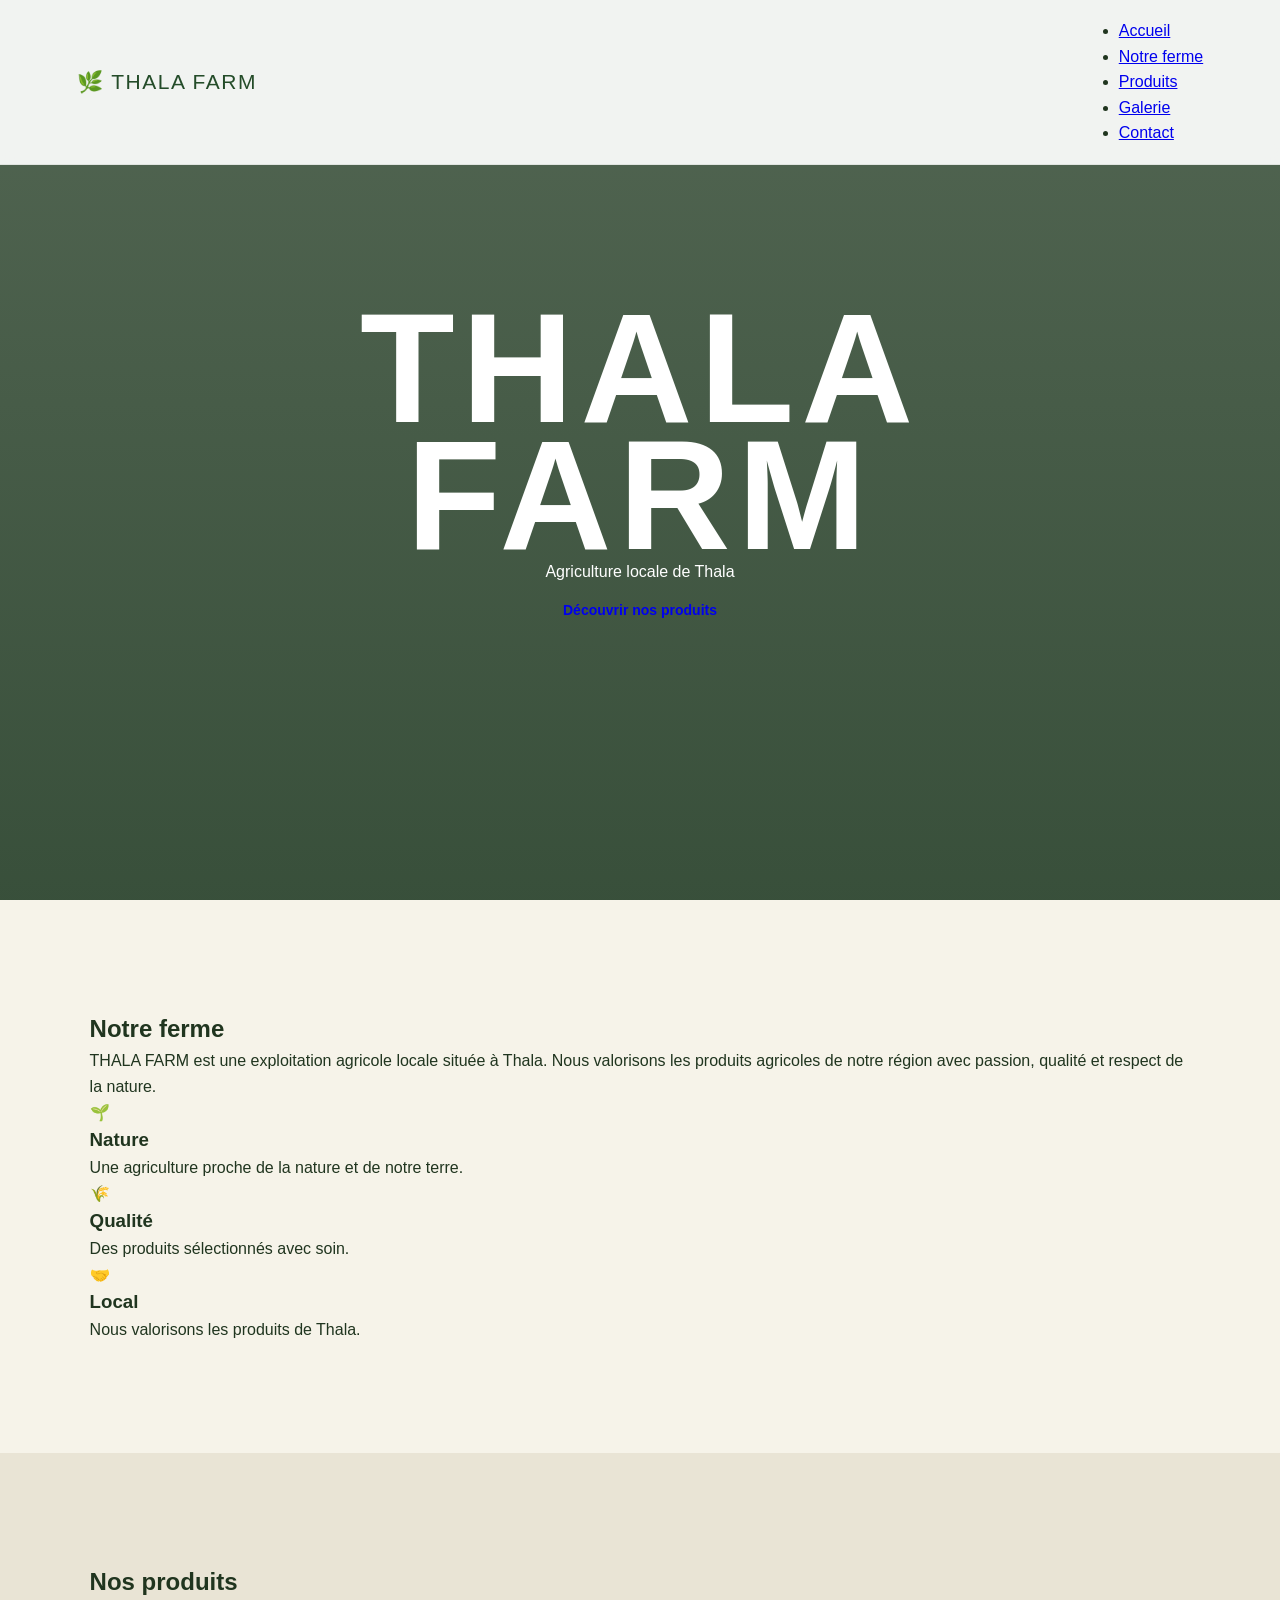
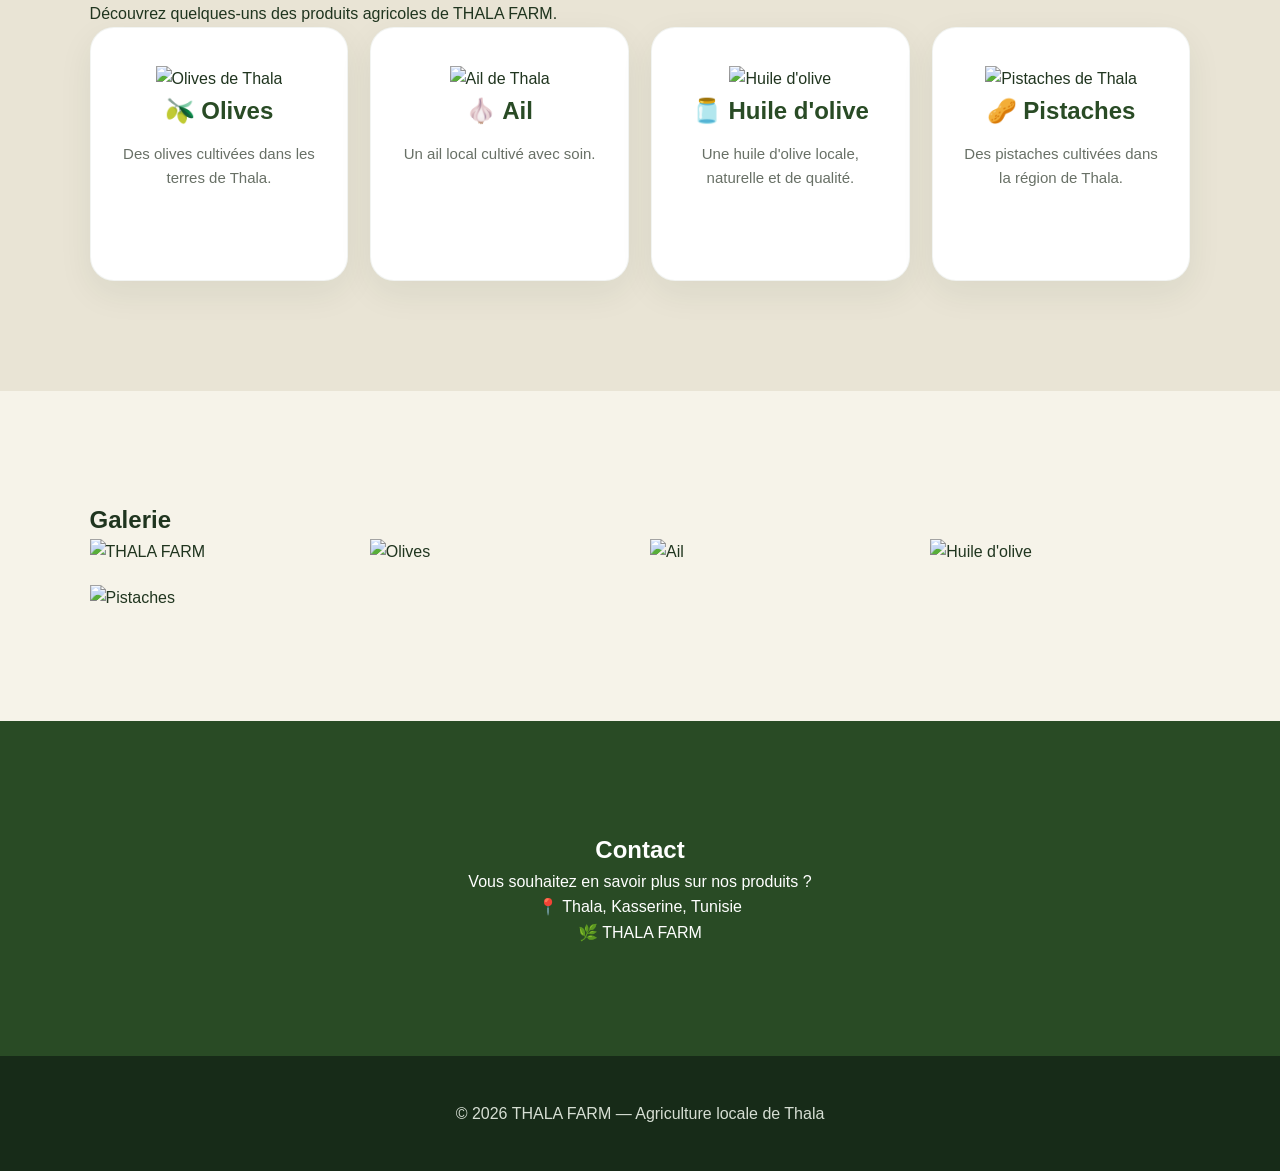
==== index.html @ e7e7522b "index.html" ====
<!DOCTYPE html>
<html lang="fr">
<head>
    <meta charset="UTF-8">
    <meta name="viewport" content="width=device-width, initial-scale=1.0">

    <title>THALA FARM | Agriculture locale de Thala</title>

    <link rel="stylesheet" href="style.css">
</head>

<body>

    <!-- NAVBAR -->
    <header>
        <nav class="navbar">
            <div class="logo">🌿 THALA FARM</div>

            <ul class="nav-links">
                <li><a href="#accueil">Accueil</a></li>
                <li><a href="#ferme">Notre ferme</a></li>
                <li><a href="#produits">Produits</a></li>
                <li><a href="#galerie">Galerie</a></li>
                <li><a href="#contact">Contact</a></li>
            </ul>
        </nav>
    </header>


    <!-- HERO -->
    <section id="accueil" class="hero">
        <div class="hero-content">
            <h1>THALA FARM</h1>

            <p>
                Agriculture locale de Thala
            </p>

            <a href="#produits" class="btn">
                Découvrir nos produits
            </a>
        </div>
    </section>


    <!-- NOTRE FERME -->
    <section id="ferme" class="section">
        <div class="container">

            <h2>Notre ferme</h2>

            <p class="intro">
                THALA FARM est une exploitation agricole locale située à Thala.
                Nous valorisons les produits agricoles de notre région avec
                passion, qualité et respect de la nature.
            </p>

            <div class="values">

                <div class="value">
                    <span>🌱</span>
                    <h3>Nature</h3>
                    <p>
                        Une agriculture proche de la nature et de notre terre.
                    </p>
                </div>

                <div class="value">
                    <span>🌾</span>
                    <h3>Qualité</h3>
                    <p>
                        Des produits sélectionnés avec soin.
                    </p>
                </div>

                <div class="value">
                    <span>🤝</span>
                    <h3>Local</h3>
                    <p>
                        Nous valorisons les produits de Thala.
                    </p>
                </div>

            </div>

        </div>
    </section>


    <!-- PRODUITS -->
    <section id="produits" class="section products-section">

        <div class="container">

            <h2>Nos produits</h2>

            <p class="intro">
                Découvrez quelques-uns des produits agricoles de THALA FARM.
            </p>


            <div class="products-grid">


                <!-- OLIVES -->
                <div class="product-card">

                    <img
                        src="assets/Screenshot_20260905-134517.png"
                        alt="Olives de Thala"
                    >

                    <div class="product-content">

                        <h3>🫒 Olives</h3>

                        <p>
                            Des olives cultivées dans les terres de Thala.
                        </p>

                    </div>

                </div>


                <!-- AIL -->
                <div class="product-card">

                    <img
                        src="assets/Screenshot_20260905-134508.png"
                        alt="Ail de Thala"
                    >

                    <div class="product-content">

                        <h3>🧄 Ail</h3>

                        <p>
                            Un ail local cultivé avec soin.
                        </p>

                    </div>

                </div>


                <!-- HUILE D'OLIVE -->
                <div class="product-card">

                    <img
                        src="assets/huile.jpg"
                        alt="Huile d'olive"
                    >

                    <div class="product-content">

                        <h3>🫙 Huile d'olive</h3>

                        <p>
                            Une huile d'olive locale, naturelle et de qualité.
                        </p>

                    </div>

                </div>


                <!-- PISTACHES -->
                <div class="product-card">

                    <img
                        src="assets/IMG_20260902_074306_311.jpg"
                        alt="Pistaches de Thala"
                    >

                    <div class="product-content">

                        <h3>🥜 Pistaches</h3>

                        <p>
                            Des pistaches cultivées dans la région de Thala.
                        </p>

                    </div>

                </div>

            </div>

        </div>

    </section>


    <!-- GALERIE -->
    <section id="galerie" class="section gallery-section">

        <div class="container">

            <h2>Galerie</h2>

            <div class="gallery">

                <img src="assets/hero.jpg" alt="THALA FARM">

                <img
                    src="assets/Screenshot_20260905-134517.png"
                    alt="Olives"
                >

                <img
                    src="assets/Screenshot_20260905-134508.png"
                    alt="Ail"
                >

                <img
                    src="assets/huile.jpg"
                    alt="Huile d'olive"
                >

                <img
                    src="assets/IMG_20260902_074306_311.jpg"
                    alt="Pistaches"
                >

            </div>

        </div>

    </section>


    <!-- CONTACT -->
    <section id="contact" class="section contact-section">

        <div class="container">

            <h2>Contact</h2>

            <p>
                Vous souhaitez en savoir plus sur nos produits ?
            </p>

            <div class="contact-info">

                <p>📍 Thala, Kasserine, Tunisie</p>

                <p>🌿 THALA FARM</p>

            </div>

        </div>

    </section>


    <!-- FOOTER -->
    <footer>

        <p>
            © 2026 THALA FARM — Agriculture locale de Thala
        </p>

    </footer>


</body>
</html>
---- style.css ----
* {
  margin: 0;
  padding: 0;
  box-sizing: border-box;
}

html {
  scroll-behavior: smooth;
}

body {
  font-family: Arial, Helvetica, sans-serif;
  background: #f6f3e9;
  color: #20351f;
  line-height: 1.6;
}

a {
  -webkit-tap-highlight-color: transparent;
}

/* ================= NAVBAR ================= */

.navbar {
  position: fixed;
  top: 0;
  left: 0;
  width: 100%;
  z-index: 1000;

  display: flex;
  justify-content: space-between;
  align-items: center;

  padding: 18px 6%;

  background: rgba(255, 255, 255, 0.92);
  backdrop-filter: blur(14px);

  border-bottom: 1px solid rgba(32, 53, 31, 0.08);
}

.logo {
  display: flex;
  align-items: center;
  gap: 8px;

  text-decoration: none;

  color: #244c29;
  font-size: 21px;
  letter-spacing: 1.5px;
}

.logo span {
  font-size: 25px;
}

.navbar nav {
  display: flex;
  gap: 30px;
}

.navbar nav a {
  position: relative;

  text-decoration: none;
  color: #29452b;

  font-size: 14px;
  font-weight: 700;

  transition: 0.3s;
}

.navbar nav a::after {
  content: "";

  position: absolute;
  left: 0;
  bottom: -7px;

  width: 0;
  height: 2px;

  background: #bd902d;

  transition: 0.3s;
}

.navbar nav a:hover {
  color: #bd902d;
}

.navbar nav a:hover::after {
  width: 100%;
}


/* ================= HERO ================= */

.hero {
  position: relative;

  min-height: 100vh;

  display: flex;
  align-items: center;
  justify-content: center;

  text-align: center;

  padding: 120px 20px 80px;

  background:
    linear-gradient(
      rgba(20, 48, 25, 0.72),
      rgba(20, 48, 25, 0.84)
    ),
    url("assets/hero.jpg");

  background-size: cover;
  background-position: center;
}

.hero-content {
  position: relative;
  z-index: 2;

  max-width: 950px;

  color: white;

  animation: heroAppear 1s ease;
}

@keyframes heroAppear {
  from {
    opacity: 0;
    transform: translateY(25px);
  }

  to {
    opacity: 1;
    transform: translateY(0);
  }
}

.small-title {
  margin-bottom: 18px;

  color: #d8b65a;

  font-size: 13px;
  font-weight: 800;
  letter-spacing: 4px;
}

.hero h1 {
  font-size: clamp(70px, 13vw, 155px);

  line-height: 0.82;

  letter-spacing: 7px;

  font-weight: 900;
}

.hero h1 span {
  display: block;

  color: #d6ae45;
}

.location {
  margin-top: 28px;

  font-size: 18px;
  font-weight: 600;

  color: #f0eee4;
}

.slogan {
  margin-top: 8px;

  font-size: clamp(22px, 4vw, 30px);

  font-style: italic;

  color: #eee5c9;
}

.hero-buttons {
  margin-top: 38px;

  display: flex;
  justify-content: center;
  gap: 14px;

  flex-wrap: wrap;
}


/* ================= BUTTONS ================= */

.btn {
  display: inline-flex;
  align-items: center;
  justify-content: center;

  min-height: 50px;

  padding: 14px 27px;

  border-radius: 50px;

  text-decoration: none;

  font-size: 14px;
  font-weight: 800;

  transition:
    transform 0.3s ease,
    background 0.3s ease,
    color 0.3s ease,
    box-shadow 0.3s ease;
}

.btn.primary {
  background: #c59a35;

  color: white;

  box-shadow: 0 10px 25px rgba(197, 154, 53, 0.25);
}

.btn.primary:hover {
  background: #a98025;

  transform: translateY(-4px);

  box-shadow: 0 15px 30px rgba(197, 154, 53, 0.3);
}

.btn.secondary {
  border: 1.5px solid rgba(255, 255, 255, 0.75);

  color: white;

  background: rgba(255, 255, 255, 0.04);
}

.btn.secondary:hover {
  background: white;
  color: #294b25;

  transform: translateY(-4px);
}

.scroll-indicator {
  position: absolute;

  bottom: 25px;

  left: 50%;
  transform: translateX(-50%);

  color: rgba(255,255,255,0.7);

  font-size: 12px;

  letter-spacing: 1px;
}


/* ================= GENERAL ================= */

.section {
  padding: 110px 7%;
}

.section-title {
  text-align: center;

  margin-bottom: 65px;
}

.section-title p {
  margin-bottom: 8px;

  color: #ad8124;

  font-size: 12px;
  font-weight: 900;

  letter-spacing: 4px;
}

.section-title h2 {
  color: #244c29;

  font-size: clamp(35px, 5vw, 55px);

  line-height: 1.05;
}

.section-title h2 span {
  color: #ad8124;
}


/* ================= FARM ================= */

.farm-section {
  background: #f6f3e9;
}

.farm-content {
  max-width: 1100px;

  margin: auto;

  display: grid;

  grid-template-columns: 0.8fr 1.2fr;

  gap: 70px;

  align-items: center;
}

.farm-intro {
  position: relative;

  padding-left: 25px;

  border-left: 4px solid #bd902d;
}

.farm-intro .number {
  display: block;

  margin-bottom: 15px;

  color: #bd902d;

  font-size: 13px;
  font-weight: 900;
  letter-spacing: 2px;
}

.farm-intro h3 {
  color: #244c29;

  font-size: clamp(28px, 4vw, 45px);

  line-height: 1.15;
}

.farm-text {
  padding: 42px;

  background: white;

  border: 1px solid rgba(36, 76, 41, 0.07);

  border-radius: 25px;

  box-shadow: 0 20px 50px rgba(30, 50, 30, 0.08);

  font-size: 17px;
}

.farm-text p {
  margin-bottom: 20px;

  color: #5e675c;
}

.farm-text p:last-child {
  margin-bottom: 0;
}

.farm-text strong {
  color: #294b25;
}


/* ================= PRODUCTS ================= */

.products-section {
  background: #e9e4d5;
}

.products-grid {
  max-width: 1250px;

  margin: auto;

  display: grid;

  grid-template-columns: repeat(4, 1fr);

  gap: 22px;
}

.product-card {
  position: relative;

  padding: 38px 25px;

  background: white;

  border-radius: 24px;

  text-align: center;

  border: 1px solid rgba(36, 76, 41, 0.06);

  box-shadow: 0 12px 35px rgba(30, 50, 30, 0.07);

  overflow: hidden;

  transition: 0.35s ease;
}

.product-card::before {
  content: "";

  position: absolute;

  top: 0;
  left: 0;

  width: 100%;
  height: 4px;

  background: #bd902d;

  transform: scaleX(0);

  transform-origin: left;

  transition: 0.35s;
}

.product-card:hover {
  transform: translateY(-10px);

  box-shadow: 0 20px 45px rgba(30, 50, 30, 0.13);
}

.product-card:hover::before {
  transform: scaleX(1);
}

.product-card.featured {
  background: #244c29;

  color: white;
}

.product-card.featured h3 {
  color: white;
}

.product-card.featured p {
  color: #dce4d9;
}

.product-number {
  position: absolute;

  top: 18px;
  right: 20px;

  color: #b9b9a8;

  font-size: 12px;
  font-weight: 800;
}

.product-icon {
  margin: 18px 0 17px;

  font-size: 58px;
}

.product-card h3 {
  margin-bottom: 12px;

  color: #294b25;

  font-size: 24px;
}

.product-card p {
  min-height: 78px;

  margin-bottom: 22px;

  color: #687066;

  font-size: 15px;
}

.product-link {
  text-decoration: none;

  color: #b18427;

  font-size: 14px;
  font-weight: 900;
}

.product-link span {
  margin-left: 5px;

  transition: 0.3s;
}

.product-link:hover span {
  margin-left: 10px;
}


/* ================= GALLERY ================= */

.gallery-section {
  background: #f6f3e9;
}

.gallery {
  max-width: 1200px;

  margin: auto;

  display: grid;

  grid-template-columns: repeat(4, 1fr);

  gap: 20px;
}

.gallery-item {
  position: relative;

  min-height: 260px;

  padding: 25px;

  display: flex;
  flex-direction: column;
  align-items: center;
  justify-content: center;

  background:
    linear-gradient(
      145deg,
      #ded7c2,
      #cfc7ae
    );

  border-radius: 25px;

  text-align: center;

  overflow: hidden;

  transition: 0.35s ease;
}

.gallery-item:hover {
  transform: translateY(-7px);

  box-shadow: 0 15px 35px rgba(30, 50, 30, 0.12);
}

.gallery-item span {
  margin-bottom: 15px;

  font-size: 65px;
}

.gallery-item h3 {
  color: #294b25;

  font-size: 20px;
}

.gallery-item p {
  margin-top: 4px;

  color: #687066;

  font-size: 13px;
}


/* ================= TRACEABILITY ================= */

.traceability {
  padding: 115px 7%;

  background:
    linear-gradient(
      rgba(25, 55, 29, 0.94),
      rgba(25, 55, 29, 0.96)
    ),
    url("assets/olive-oil.jpg");

  background-size: cover;
  background-position: center;

  color: white;
}

.trace-content {
  max-width: 1000px;

  margin: auto;
}

.trace-content h2 {
  margin-bottom: 30px;

  font-size: clamp(50px, 8vw, 90px);

  line-height: 0.9;

  letter-spacing: -2px;
}

.trace-content > p {
  max-width: 650px;

  color: #dce4d9;

  font-size: 18px;
}

.trace-box {
  max-width: 410px;

  margin-top: 38px;

  padding: 25px;

  display: flex;
  flex-direction: column;

  gap: 7px;

  background: rgba(255,255,255,0.07);

  border: 1px solid rgba(255,255,255,0.2);

  border-radius: 20px;

  backdrop-filter: blur(8px);
}

.trace-box strong {
  color: #d8b65a;

  font-size: 25px;
}


/* ================= LOCATION ================= */

.location-section {
  background: #f6f3e9;
}

.location-card {
  max-width: 650px;

  margin: auto;

  padding: 50px 30px;

  background: white;

  border-radius: 28px;

  text-align: center;

  box-shadow: 0 18px 45px rgba(30, 50, 30, 0.08);
}

.location-icon {
  margin-bottom: 10px;

  font-size: 55px;
}

.location-card h3 {
  margin-bottom: 8px;

  color: #294b25;

  font-size: 30px;
}

.location-card p {
  margin-bottom: 25px;

  color: #687066;
}


/* ================= CONTACT ================= */

.contact-section {
  padding: 110px 7%;

  background: #294b25;

  text-align: center;

  color: white;
}

.section-title.light h2 {
  color: white;
}

.section-title.light > p:last-child {
  max-width: 650px;

  margin: 18px auto 0;

  color: #dce4d9;

  font-size: 16px;
}

.contact-buttons {
  display: flex;

  justify-content: center;

  gap: 14px;

  flex-wrap: wrap;

  margin-top: 38px;
}

.contact-btn {
  min-width: 150px;

  padding: 14px 25px;

  border: 1px solid rgba(255,255,255,0.3);

  border-radius: 50px;

  color: white;

  text-decoration: none;

  font-weight: 800;

  transition: 0.3s;
}

.contact-btn:hover {
  background: white;

  color: #294b25;

  transform: translateY(-3px);
}


/* ================= FOOTER ================= */

footer {
  padding: 45px 20px;

  background: #172b18;

  text-align: center;

  color: #d6ded3;
}

.footer-logo {
  margin-bottom: 8px;

  color: white;

  font-size: 25px;
  font-weight: 900;
}

.copyright {
  margin-top: 20px;

  color: #9da99a;

  font-size: 12px;
}


/* ================= TABLET ================= */

@media (max-width: 1000px) {

  .products-grid {
    grid-template-columns: repeat(2, 1fr);
  }

  .gallery {
    grid-template-columns: repeat(2, 1fr);
  }

  .farm-content {
    grid-template-columns: 1fr;

    gap: 35px;
  }

}


/* ================= MOBILE ================= */

@media (max-width: 700px) {

  .navbar {
    padding: 15px 5%;
  }

  .navbar nav {
    display: none;
  }

  .logo {
    font-size: 18px;
  }

  .hero {
    min-height: 100svh;

    padding: 120px 18px 80px;
  }

  .hero h1 {
    font-size: 68px;

    letter-spacing: 4px;
  }

  .small-title {
    font-size: 11px;

    letter-spacing: 2.5px;
  }

  .location {
    font-size: 15px;
  }

  .slogan {
    font-size: 22px;
  }

  .hero-buttons {
    flex-direction: column;

    align-items: center;
  }

  .hero-buttons .btn {
    width: min(300px, 90%);
  }

  .section {
    padding: 80px 5%;
  }

  .section-title {
    margin-bottom: 45px;
  }

  .section-title h2 {
    font-size: 38px;
  }

  .farm-text {
    padding: 28px 22px;

    font-size: 16px;
  }

  .products-grid {
    grid-template-columns: 1fr;
  }

  .product-card {
    padding: 35px 25px;
  }

  .product-card p {
    min-height: auto;
  }

  .gallery {
    grid-template-columns: 1fr;
  }

  .gallery-item {
    min-height: 210px;
  }

  .traceability {
    padding: 85px 7%;
  }

  .trace-content h2 {
    font-size: 55px;
  }

  .trace-content > p {
    font-size: 16px;
  }

  .location-card {
    padding: 38px 20px;
  }

  .contact-section {
    padding: 85px 6%;
  }

  .contact-btn {
    width: 100%;
    max-width: 300px;
  }

  .scroll-indicator {
    display: none;
  }
}


/* ================= SMALL PHONES ================= */

@media (max-width: 380px) {

  .hero h1 {
    font-size: 57px;
  }

  .section-title h2 {
    font-size: 32px;
  }

  .trace-content h2 {
    font-size: 46px;
  }

    }
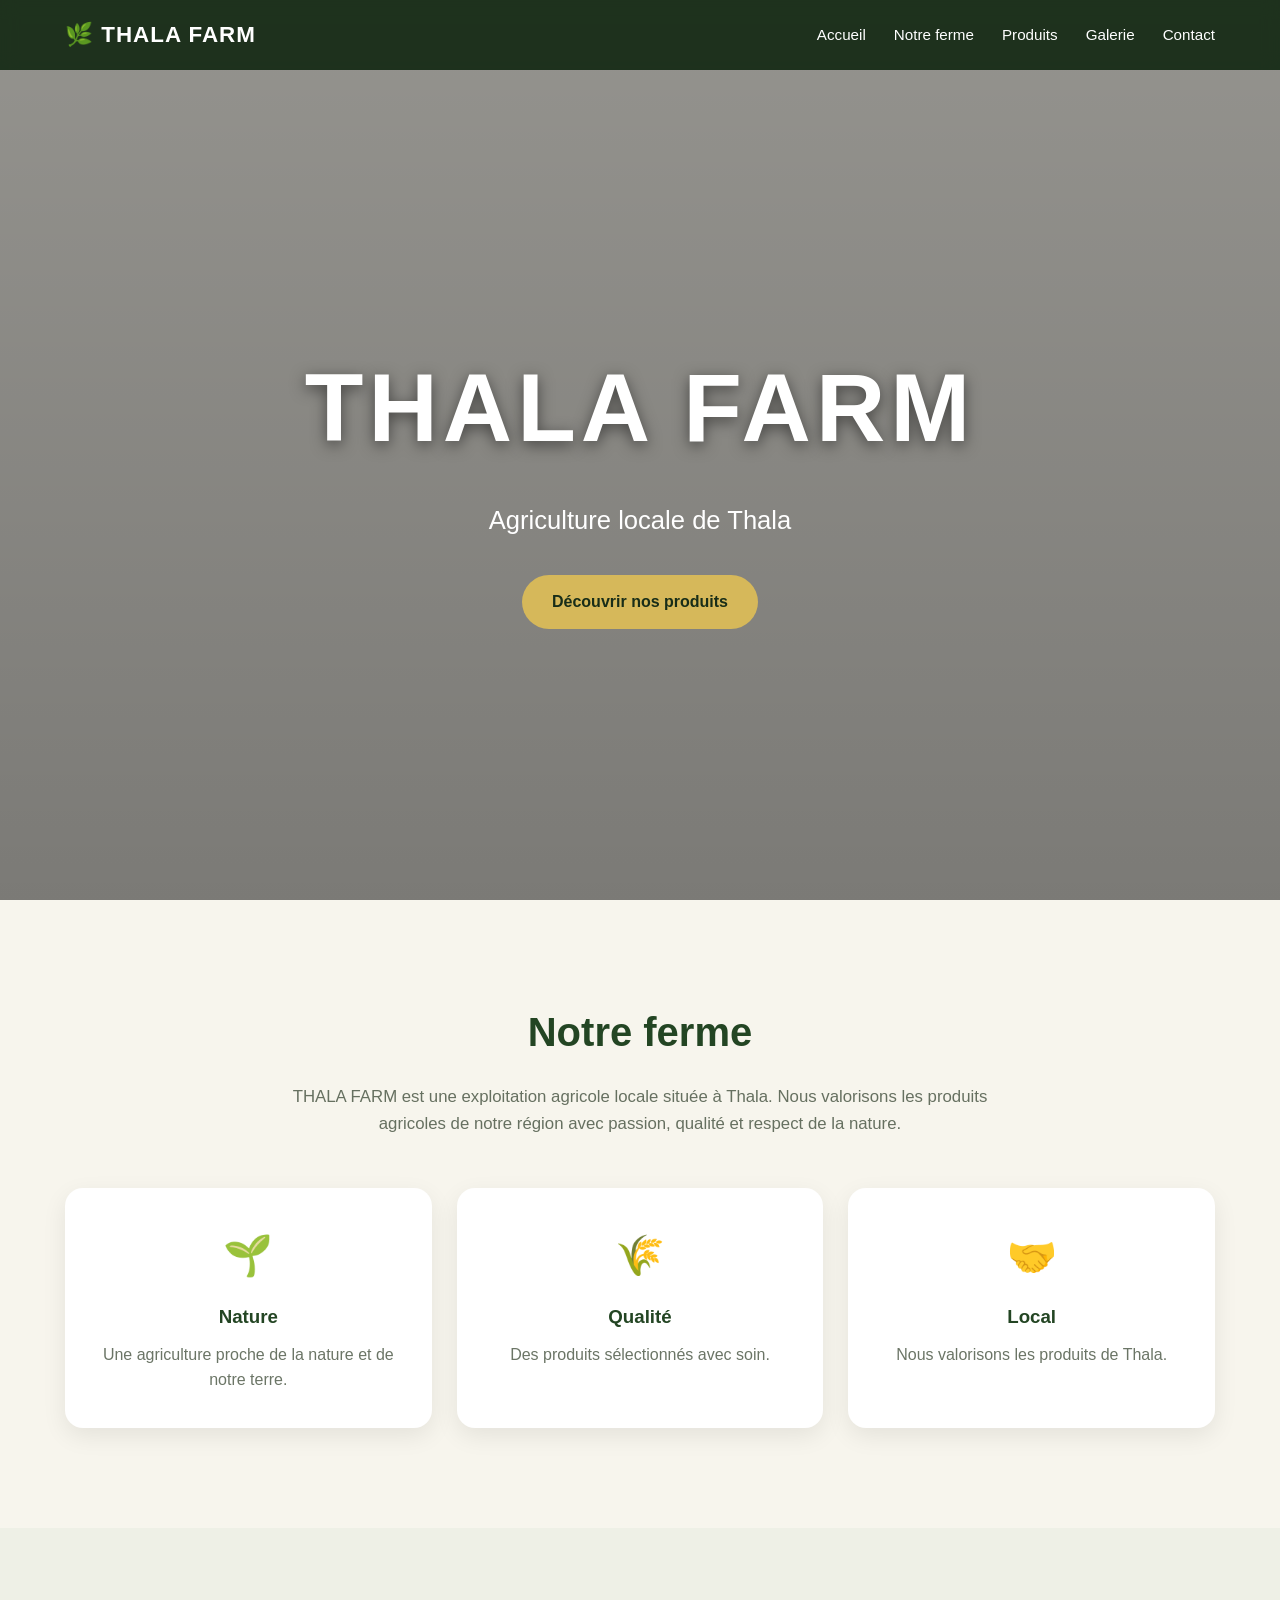
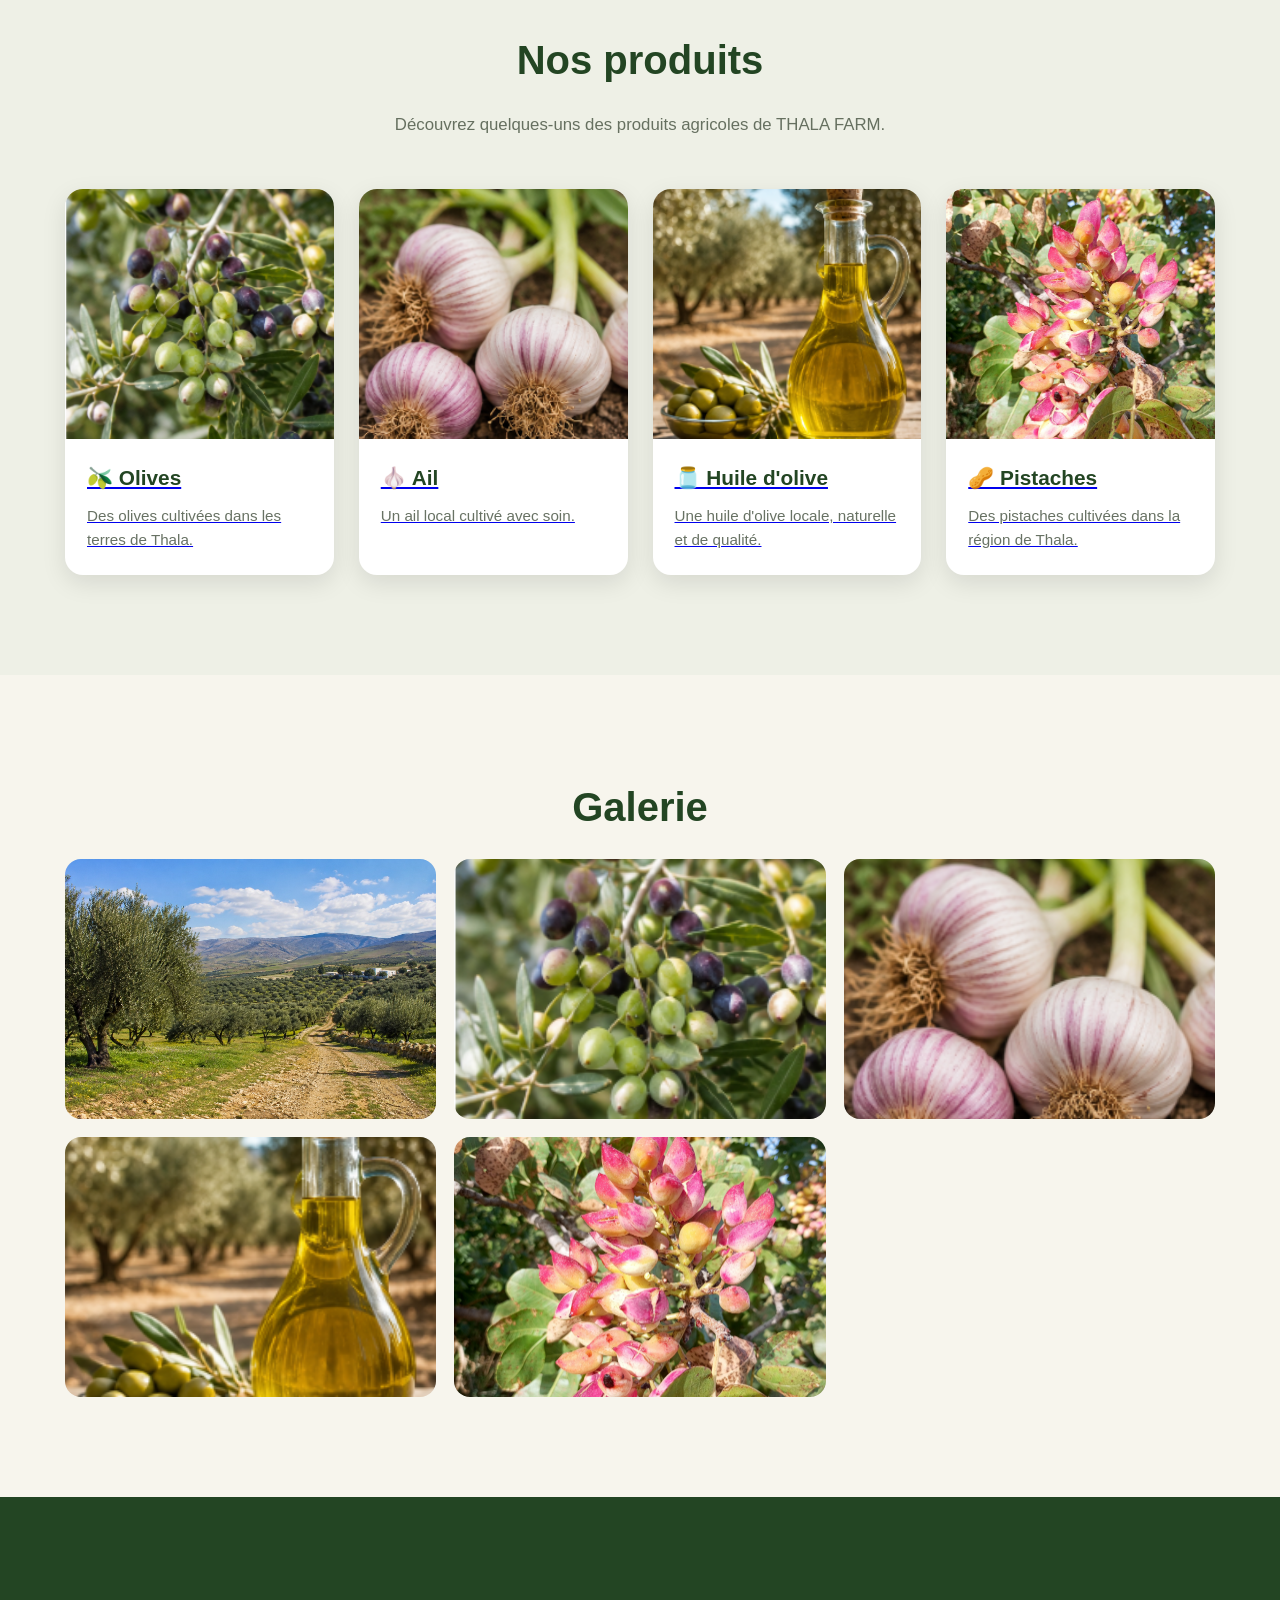
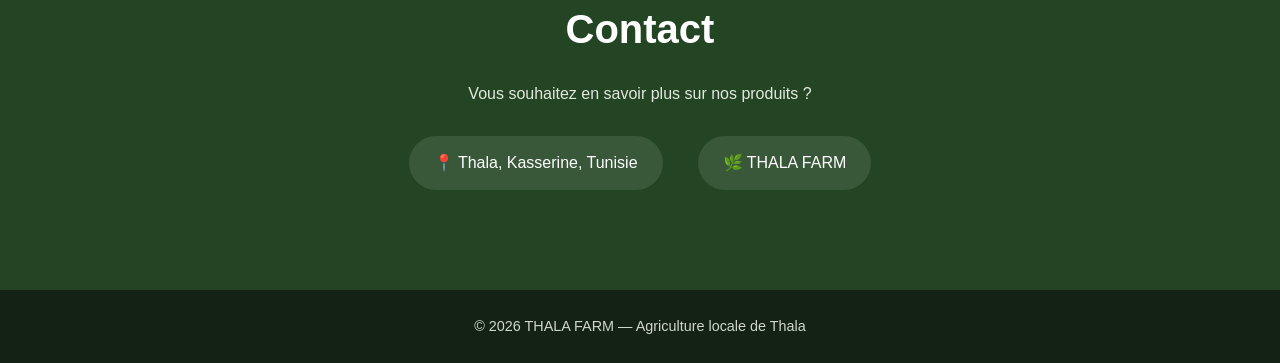
==== commit 1ad04ed0: "index.html" ====
--- a/index.html
+++ b/index.html
@@ -31,10 +31,7 @@
     <section id="accueil" class="hero">
         <div class="hero-content">
             <h1>THALA FARM</h1>
-
-            <p>
-                Agriculture locale de Thala
-            </p>
+            <p>Agriculture locale de Thala</p>
 
             <a href="#produits" class="btn">
                 Découvrir nos produits
@@ -98,92 +95,83 @@
                 Découvrez quelques-uns des produits agricoles de THALA FARM.
             </p>
 
-
             <div class="products-grid">
 
 
                 <!-- OLIVES -->
-                <div class="product-card">
-
-                    <img
-                        src="assets/Screenshot_20260905-134517.png"
+                <a href="Olive.html" class="product-card">
+
+                    <img
+                        src="Screenshot_20260905-134517.png"
                         alt="Olives de Thala"
                     >
 
                     <div class="product-content">
-
                         <h3>🫒 Olives</h3>
 
                         <p>
                             Des olives cultivées dans les terres de Thala.
                         </p>
-
-                    </div>
-
-                </div>
+                    </div>
+
+                </a>
 
 
                 <!-- AIL -->
-                <div class="product-card">
-
-                    <img
-                        src="assets/Screenshot_20260905-134508.png"
+                <a href="Ail.html" class="product-card">
+
+                    <img
+                        src="Screenshot_20260905-134508.png"
                         alt="Ail de Thala"
                     >
 
                     <div class="product-content">
-
                         <h3>🧄 Ail</h3>
 
                         <p>
                             Un ail local cultivé avec soin.
                         </p>
-
-                    </div>
-
-                </div>
+                    </div>
+
+                </a>
 
 
                 <!-- HUILE D'OLIVE -->
-                <div class="product-card">
-
-                    <img
-                        src="assets/huile.jpg"
+                <a href="huile-olive.html" class="product-card">
+
+                    <img
+                        src="Screenshot_20260905-134459.png"
                         alt="Huile d'olive"
                     >
 
                     <div class="product-content">
-
                         <h3>🫙 Huile d'olive</h3>
 
                         <p>
                             Une huile d'olive locale, naturelle et de qualité.
                         </p>
-
-                    </div>
-
-                </div>
+                    </div>
+
+                </a>
 
 
                 <!-- PISTACHES -->
-                <div class="product-card">
-
-                    <img
-                        src="assets/IMG_20260902_074306_311.jpg"
+                <a href="pistaches.html" class="product-card">
+
+                    <img
+                        src="IMG_20260902_074306_311.jpg"
                         alt="Pistaches de Thala"
                     >
 
                     <div class="product-content">
-
                         <h3>🥜 Pistaches</h3>
 
                         <p>
                             Des pistaches cultivées dans la région de Thala.
                         </p>
-
-                    </div>
-
-                </div>
+                    </div>
+
+                </a>
 
             </div>
 
@@ -201,25 +189,25 @@
 
             <div class="gallery">
 
-                <img src="assets/hero.jpg" alt="THALA FARM">
-
-                <img
-                    src="assets/Screenshot_20260905-134517.png"
+                <img src="hero.jpg" alt="THALA FARM">
+
+                <img
+                    src="Screenshot_20260905-134517.png"
                     alt="Olives"
                 >
 
                 <img
-                    src="assets/Screenshot_20260905-134508.png"
+                    src="Screenshot_20260905-134508.png"
                     alt="Ail"
                 >
 
                 <img
-                    src="assets/huile.jpg"
+                    src="Screenshot_20260905-134459.png"
                     alt="Huile d'olive"
                 >
 
                 <img
-                    src="assets/IMG_20260902_074306_311.jpg"
+                    src="IMG_20260902_074306_311.jpg"
                     alt="Pistaches"
                 >
 
@@ -244,7 +232,6 @@
             <div class="contact-info">
 
                 <p>📍 Thala, Kasserine, Tunisie</p>
-
                 <p>🌿 THALA FARM</p>
 
             </div>
@@ -256,13 +243,10 @@
 
     <!-- FOOTER -->
     <footer>
-
         <p>
             © 2026 THALA FARM — Agriculture locale de Thala
         </p>
-
     </footer>
-
 
 </body>
 </html>
--- a/style.css
+++ b/style.css
@@ -1,967 +1,463 @@
+/* =========================
+   GENERAL
+========================= */
+
 * {
-  margin: 0;
-  padding: 0;
-  box-sizing: border-box;
+    margin: 0;
+    padding: 0;
+    box-sizing: border-box;
 }
 
 html {
-  scroll-behavior: smooth;
+    scroll-behavior: smooth;
 }
 
 body {
-  font-family: Arial, Helvetica, sans-serif;
-  background: #f6f3e9;
-  color: #20351f;
-  line-height: 1.6;
-}
-
-a {
-  -webkit-tap-highlight-color: transparent;
-}
-
-/* ================= NAVBAR ================= */
+    font-family: Arial, Helvetica, sans-serif;
+    background: #f7f5ed;
+    color: #26351f;
+    line-height: 1.6;
+}
+
+.container {
+    width: 90%;
+    max-width: 1150px;
+    margin: auto;
+}
+
+
+/* =========================
+   NAVBAR
+========================= */
+
+header {
+    position: fixed;
+    top: 0;
+    left: 0;
+    width: 100%;
+    z-index: 1000;
+    background: rgba(24, 45, 24, 0.95);
+    backdrop-filter: blur(8px);
+}
 
 .navbar {
-  position: fixed;
-  top: 0;
-  left: 0;
-  width: 100%;
-  z-index: 1000;
-
-  display: flex;
-  justify-content: space-between;
-  align-items: center;
-
-  padding: 18px 6%;
-
-  background: rgba(255, 255, 255, 0.92);
-  backdrop-filter: blur(14px);
-
-  border-bottom: 1px solid rgba(32, 53, 31, 0.08);
+    max-width: 1150px;
+    width: 90%;
+    margin: auto;
+    min-height: 70px;
+
+    display: flex;
+    align-items: center;
+    justify-content: space-between;
 }
 
 .logo {
-  display: flex;
-  align-items: center;
-  gap: 8px;
-
-  text-decoration: none;
-
-  color: #244c29;
-  font-size: 21px;
-  letter-spacing: 1.5px;
-}
-
-.logo span {
-  font-size: 25px;
-}
-
-.navbar nav {
-  display: flex;
-  gap: 30px;
-}
-
-.navbar nav a {
-  position: relative;
-
-  text-decoration: none;
-  color: #29452b;
-
-  font-size: 14px;
-  font-weight: 700;
-
-  transition: 0.3s;
-}
-
-.navbar nav a::after {
-  content: "";
-
-  position: absolute;
-  left: 0;
-  bottom: -7px;
-
-  width: 0;
-  height: 2px;
-
-  background: #bd902d;
-
-  transition: 0.3s;
-}
-
-.navbar nav a:hover {
-  color: #bd902d;
-}
-
-.navbar nav a:hover::after {
-  width: 100%;
-}
-
-
-/* ================= HERO ================= */
+    color: #ffffff;
+    font-size: 1.4rem;
+    font-weight: bold;
+    letter-spacing: 1px;
+}
+
+.nav-links {
+    list-style: none;
+
+    display: flex;
+    gap: 28px;
+}
+
+.nav-links a {
+    color: #ffffff;
+    text-decoration: none;
+    font-size: 0.95rem;
+    font-weight: 500;
+
+    transition: 0.3s ease;
+}
+
+.nav-links a:hover {
+    color: #d6b85a;
+}
+
+
+/* =========================
+   HERO
+========================= */
 
 .hero {
-  position: relative;
-
-  min-height: 100vh;
-
-  display: flex;
-  align-items: center;
-  justify-content: center;
-
-  text-align: center;
-
-  padding: 120px 20px 80px;
-
-  background:
-    linear-gradient(
-      rgba(20, 48, 25, 0.72),
-      rgba(20, 48, 25, 0.84)
-    ),
-    url("assets/hero.jpg");
-
-  background-size: cover;
-  background-position: center;
+    min-height: 100vh;
+
+    background:
+        linear-gradient(
+            rgba(0, 0, 0, 0.40),
+            rgba(0, 0, 0, 0.50)
+        ),
+        url("assets/hero.jpg");
+
+    background-size: cover;
+    background-position: center;
+
+    display: flex;
+    align-items: center;
+    justify-content: center;
+
+    text-align: center;
+    padding: 100px 20px 40px;
 }
 
 .hero-content {
-  position: relative;
-  z-index: 2;
-
-  max-width: 950px;
-
-  color: white;
-
-  animation: heroAppear 1s ease;
-}
-
-@keyframes heroAppear {
-  from {
-    opacity: 0;
-    transform: translateY(25px);
+    color: white;
+    max-width: 800px;
+}
+
+.hero-content h1 {
+    font-size: clamp(3rem, 8vw, 6rem);
+    letter-spacing: 5px;
+    margin-bottom: 15px;
+    text-shadow: 0 4px 15px rgba(0, 0, 0, 0.5);
+}
+
+.hero-content p {
+    font-size: clamp(1.1rem, 2.5vw, 1.6rem);
+    margin-bottom: 35px;
+}
+
+.btn {
+    display: inline-block;
+
+    padding: 14px 30px;
+
+    background: #d6b85a;
+    color: #182d18;
+
+    text-decoration: none;
+    font-weight: bold;
+
+    border-radius: 30px;
+
+    transition: 0.3s ease;
+}
+
+.btn:hover {
+    transform: translateY(-3px);
+    background: #ffffff;
+}
+
+
+/* =========================
+   SECTIONS
+========================= */
+
+.section {
+    padding: 100px 0;
+}
+
+.section h2 {
+    text-align: center;
+
+    font-size: 2.5rem;
+    margin-bottom: 20px;
+
+    color: #234523;
+}
+
+.intro {
+    max-width: 750px;
+    margin: 0 auto 50px;
+
+    text-align: center;
+    color: #667060;
+
+    font-size: 1.05rem;
+}
+
+
+/* =========================
+   VALUES
+========================= */
+
+.values {
+    display: grid;
+
+    grid-template-columns: repeat(3, 1fr);
+
+    gap: 25px;
+}
+
+.value {
+    background: white;
+
+    padding: 35px 25px;
+
+    text-align: center;
+
+    border-radius: 18px;
+
+    box-shadow: 0 8px 25px rgba(0, 0, 0, 0.08);
+
+    transition: 0.3s ease;
+}
+
+.value:hover {
+    transform: translateY(-8px);
+}
+
+.value span {
+    font-size: 2.5rem;
+    display: block;
+    margin-bottom: 15px;
+}
+
+.value h3 {
+    margin-bottom: 10px;
+    color: #234523;
+}
+
+.value p {
+    color: #6b7566;
+}
+
+
+/* =========================
+   PRODUCTS
+========================= */
+
+.products-section {
+    background: #eef0e6;
+}
+
+.products-grid {
+    display: grid;
+
+    grid-template-columns: repeat(4, 1fr);
+
+    gap: 25px;
+}
+
+.product-card {
+    background: #ffffff;
+
+    border-radius: 18px;
+
+    overflow: hidden;
+
+    box-shadow: 0 8px 25px rgba(0, 0, 0, 0.10);
+
+    transition: 0.3s ease;
+}
+
+.product-card:hover {
+    transform: translateY(-8px);
+
+    box-shadow: 0 15px 35px rgba(0, 0, 0, 0.15);
+}
+
+.product-card img {
+    width: 100%;
+    height: 250px;
+
+    object-fit: cover;
+
+    display: block;
+
+    transition: 0.4s ease;
+}
+
+.product-card:hover img {
+    transform: scale(1.05);
+}
+
+.product-content {
+    padding: 22px;
+}
+
+.product-content h3 {
+    color: #234523;
+
+    font-size: 1.3rem;
+
+    margin-bottom: 10px;
+}
+
+.product-content p {
+    color: #687264;
+    font-size: 0.95rem;
+}
+
+
+/* =========================
+   GALLERY
+========================= */
+
+.gallery-section {
+    background: #f7f5ed;
+}
+
+.gallery {
+    display: grid;
+
+    grid-template-columns: repeat(3, 1fr);
+
+    gap: 18px;
+}
+
+.gallery img {
+    width: 100%;
+    height: 260px;
+
+    object-fit: cover;
+
+    border-radius: 16px;
+
+    display: block;
+
+    transition: 0.3s ease;
+}
+
+.gallery img:hover {
+    transform: scale(1.03);
+}
+
+
+/* =========================
+   CONTACT
+========================= */
+
+.contact-section {
+    background: #234523;
+
+    color: white;
+
+    text-align: center;
+}
+
+.contact-section h2 {
+    color: white;
+}
+
+.contact-section > .container > p {
+    margin-bottom: 30px;
+    color: #e3e8df;
+}
+
+.contact-info {
+    display: flex;
+
+    justify-content: center;
+
+    gap: 35px;
+
+    flex-wrap: wrap;
+}
+
+.contact-info p {
+    background: rgba(255, 255, 255, 0.10);
+
+    padding: 14px 25px;
+
+    border-radius: 30px;
+}
+
+
+/* =========================
+   FOOTER
+========================= */
+
+footer {
+    background: #142214;
+
+    color: #cfd7ca;
+
+    text-align: center;
+
+    padding: 25px 15px;
+
+    font-size: 0.9rem;
+}
+
+
+/* =========================
+   RESPONSIVE TABLET
+========================= */
+
+@media (max-width: 900px) {
+
+    .nav-links {
+        gap: 15px;
+    }
+
+    .products-grid {
+        grid-template-columns: repeat(2, 1fr);
+    }
+
+    .values {
+        grid-template-columns: 1fr;
+    }
+
+    .gallery {
+        grid-template-columns: repeat(2, 1fr);
+    }
+}
+
+
+/* =========================
+   RESPONSIVE MOBILE
+========================= */
+
+@media (max-width: 650px) {
+
+    .navbar {
+        flex-direction: column;
+
+        padding: 15px 0;
+    }
+
+    .nav-links {
+        margin-top: 10px;
+
+        gap: 12px;
+
+        flex-wrap: wrap;
+
+        justify-content: center;
+    }
+
+    .nav-links a {
+        font-size: 0.85rem;
+    }
+
+    .hero {
+        padding-top: 150px;
+    }
+
+    .hero-content h1 {
+        letter-spacing: 3px;
+    }
+
+    .section {
+        padding: 70px 0;
+    }
+
+    .section h2 {
+        font-size: 2rem;
+    }
+
+    .products-grid {
+        grid-template-columns: 1fr;
+    }
+
+    .gallery {
+        grid-template-columns: 1fr;
+    }
+
+    .gallery img {
+        height: 240px;
+    }
+
+    .contact-info {
+        flex-direction: column;
+
+        align-items: center;
+
+        gap: 15px;
+    }
   }
-
-  to {
-    opacity: 1;
-    transform: translateY(0);
-  }
-}
-
-.small-title {
-  margin-bottom: 18px;
-
-  color: #d8b65a;
-
-  font-size: 13px;
-  font-weight: 800;
-  letter-spacing: 4px;
-}
-
-.hero h1 {
-  font-size: clamp(70px, 13vw, 155px);
-
-  line-height: 0.82;
-
-  letter-spacing: 7px;
-
-  font-weight: 900;
-}
-
-.hero h1 span {
-  display: block;
-
-  color: #d6ae45;
-}
-
-.location {
-  margin-top: 28px;
-
-  font-size: 18px;
-  font-weight: 600;
-
-  color: #f0eee4;
-}
-
-.slogan {
-  margin-top: 8px;
-
-  font-size: clamp(22px, 4vw, 30px);
-
-  font-style: italic;
-
-  color: #eee5c9;
-}
-
-.hero-buttons {
-  margin-top: 38px;
-
-  display: flex;
-  justify-content: center;
-  gap: 14px;
-
-  flex-wrap: wrap;
-}
-
-
-/* ================= BUTTONS ================= */
-
-.btn {
-  display: inline-flex;
-  align-items: center;
-  justify-content: center;
-
-  min-height: 50px;
-
-  padding: 14px 27px;
-
-  border-radius: 50px;
-
-  text-decoration: none;
-
-  font-size: 14px;
-  font-weight: 800;
-
-  transition:
-    transform 0.3s ease,
-    background 0.3s ease,
-    color 0.3s ease,
-    box-shadow 0.3s ease;
-}
-
-.btn.primary {
-  background: #c59a35;
-
-  color: white;
-
-  box-shadow: 0 10px 25px rgba(197, 154, 53, 0.25);
-}
-
-.btn.primary:hover {
-  background: #a98025;
-
-  transform: translateY(-4px);
-
-  box-shadow: 0 15px 30px rgba(197, 154, 53, 0.3);
-}
-
-.btn.secondary {
-  border: 1.5px solid rgba(255, 255, 255, 0.75);
-
-  color: white;
-
-  background: rgba(255, 255, 255, 0.04);
-}
-
-.btn.secondary:hover {
-  background: white;
-  color: #294b25;
-
-  transform: translateY(-4px);
-}
-
-.scroll-indicator {
-  position: absolute;
-
-  bottom: 25px;
-
-  left: 50%;
-  transform: translateX(-50%);
-
-  color: rgba(255,255,255,0.7);
-
-  font-size: 12px;
-
-  letter-spacing: 1px;
-}
-
-
-/* ================= GENERAL ================= */
-
-.section {
-  padding: 110px 7%;
-}
-
-.section-title {
-  text-align: center;
-
-  margin-bottom: 65px;
-}
-
-.section-title p {
-  margin-bottom: 8px;
-
-  color: #ad8124;
-
-  font-size: 12px;
-  font-weight: 900;
-
-  letter-spacing: 4px;
-}
-
-.section-title h2 {
-  color: #244c29;
-
-  font-size: clamp(35px, 5vw, 55px);
-
-  line-height: 1.05;
-}
-
-.section-title h2 span {
-  color: #ad8124;
-}
-
-
-/* ================= FARM ================= */
-
-.farm-section {
-  background: #f6f3e9;
-}
-
-.farm-content {
-  max-width: 1100px;
-
-  margin: auto;
-
-  display: grid;
-
-  grid-template-columns: 0.8fr 1.2fr;
-
-  gap: 70px;
-
-  align-items: center;
-}
-
-.farm-intro {
-  position: relative;
-
-  padding-left: 25px;
-
-  border-left: 4px solid #bd902d;
-}
-
-.farm-intro .number {
-  display: block;
-
-  margin-bottom: 15px;
-
-  color: #bd902d;
-
-  font-size: 13px;
-  font-weight: 900;
-  letter-spacing: 2px;
-}
-
-.farm-intro h3 {
-  color: #244c29;
-
-  font-size: clamp(28px, 4vw, 45px);
-
-  line-height: 1.15;
-}
-
-.farm-text {
-  padding: 42px;
-
-  background: white;
-
-  border: 1px solid rgba(36, 76, 41, 0.07);
-
-  border-radius: 25px;
-
-  box-shadow: 0 20px 50px rgba(30, 50, 30, 0.08);
-
-  font-size: 17px;
-}
-
-.farm-text p {
-  margin-bottom: 20px;
-
-  color: #5e675c;
-}
-
-.farm-text p:last-child {
-  margin-bottom: 0;
-}
-
-.farm-text strong {
-  color: #294b25;
-}
-
-
-/* ================= PRODUCTS ================= */
-
-.products-section {
-  background: #e9e4d5;
-}
-
-.products-grid {
-  max-width: 1250px;
-
-  margin: auto;
-
-  display: grid;
-
-  grid-template-columns: repeat(4, 1fr);
-
-  gap: 22px;
-}
-
-.product-card {
-  position: relative;
-
-  padding: 38px 25px;
-
-  background: white;
-
-  border-radius: 24px;
-
-  text-align: center;
-
-  border: 1px solid rgba(36, 76, 41, 0.06);
-
-  box-shadow: 0 12px 35px rgba(30, 50, 30, 0.07);
-
-  overflow: hidden;
-
-  transition: 0.35s ease;
-}
-
-.product-card::before {
-  content: "";
-
-  position: absolute;
-
-  top: 0;
-  left: 0;
-
-  width: 100%;
-  height: 4px;
-
-  background: #bd902d;
-
-  transform: scaleX(0);
-
-  transform-origin: left;
-
-  transition: 0.35s;
-}
-
-.product-card:hover {
-  transform: translateY(-10px);
-
-  box-shadow: 0 20px 45px rgba(30, 50, 30, 0.13);
-}
-
-.product-card:hover::before {
-  transform: scaleX(1);
-}
-
-.product-card.featured {
-  background: #244c29;
-
-  color: white;
-}
-
-.product-card.featured h3 {
-  color: white;
-}
-
-.product-card.featured p {
-  color: #dce4d9;
-}
-
-.product-number {
-  position: absolute;
-
-  top: 18px;
-  right: 20px;
-
-  color: #b9b9a8;
-
-  font-size: 12px;
-  font-weight: 800;
-}
-
-.product-icon {
-  margin: 18px 0 17px;
-
-  font-size: 58px;
-}
-
-.product-card h3 {
-  margin-bottom: 12px;
-
-  color: #294b25;
-
-  font-size: 24px;
-}
-
-.product-card p {
-  min-height: 78px;
-
-  margin-bottom: 22px;
-
-  color: #687066;
-
-  font-size: 15px;
-}
-
-.product-link {
-  text-decoration: none;
-
-  color: #b18427;
-
-  font-size: 14px;
-  font-weight: 900;
-}
-
-.product-link span {
-  margin-left: 5px;
-
-  transition: 0.3s;
-}
-
-.product-link:hover span {
-  margin-left: 10px;
-}
-
-
-/* ================= GALLERY ================= */
-
-.gallery-section {
-  background: #f6f3e9;
-}
-
-.gallery {
-  max-width: 1200px;
-
-  margin: auto;
-
-  display: grid;
-
-  grid-template-columns: repeat(4, 1fr);
-
-  gap: 20px;
-}
-
-.gallery-item {
-  position: relative;
-
-  min-height: 260px;
-
-  padding: 25px;
-
-  display: flex;
-  flex-direction: column;
-  align-items: center;
-  justify-content: center;
-
-  background:
-    linear-gradient(
-      145deg,
-      #ded7c2,
-      #cfc7ae
-    );
-
-  border-radius: 25px;
-
-  text-align: center;
-
-  overflow: hidden;
-
-  transition: 0.35s ease;
-}
-
-.gallery-item:hover {
-  transform: translateY(-7px);
-
-  box-shadow: 0 15px 35px rgba(30, 50, 30, 0.12);
-}
-
-.gallery-item span {
-  margin-bottom: 15px;
-
-  font-size: 65px;
-}
-
-.gallery-item h3 {
-  color: #294b25;
-
-  font-size: 20px;
-}
-
-.gallery-item p {
-  margin-top: 4px;
-
-  color: #687066;
-
-  font-size: 13px;
-}
-
-
-/* ================= TRACEABILITY ================= */
-
-.traceability {
-  padding: 115px 7%;
-
-  background:
-    linear-gradient(
-      rgba(25, 55, 29, 0.94),
-      rgba(25, 55, 29, 0.96)
-    ),
-    url("assets/olive-oil.jpg");
-
-  background-size: cover;
-  background-position: center;
-
-  color: white;
-}
-
-.trace-content {
-  max-width: 1000px;
-
-  margin: auto;
-}
-
-.trace-content h2 {
-  margin-bottom: 30px;
-
-  font-size: clamp(50px, 8vw, 90px);
-
-  line-height: 0.9;
-
-  letter-spacing: -2px;
-}
-
-.trace-content > p {
-  max-width: 650px;
-
-  color: #dce4d9;
-
-  font-size: 18px;
-}
-
-.trace-box {
-  max-width: 410px;
-
-  margin-top: 38px;
-
-  padding: 25px;
-
-  display: flex;
-  flex-direction: column;
-
-  gap: 7px;
-
-  background: rgba(255,255,255,0.07);
-
-  border: 1px solid rgba(255,255,255,0.2);
-
-  border-radius: 20px;
-
-  backdrop-filter: blur(8px);
-}
-
-.trace-box strong {
-  color: #d8b65a;
-
-  font-size: 25px;
-}
-
-
-/* ================= LOCATION ================= */
-
-.location-section {
-  background: #f6f3e9;
-}
-
-.location-card {
-  max-width: 650px;
-
-  margin: auto;
-
-  padding: 50px 30px;
-
-  background: white;
-
-  border-radius: 28px;
-
-  text-align: center;
-
-  box-shadow: 0 18px 45px rgba(30, 50, 30, 0.08);
-}
-
-.location-icon {
-  margin-bottom: 10px;
-
-  font-size: 55px;
-}
-
-.location-card h3 {
-  margin-bottom: 8px;
-
-  color: #294b25;
-
-  font-size: 30px;
-}
-
-.location-card p {
-  margin-bottom: 25px;
-
-  color: #687066;
-}
-
-
-/* ================= CONTACT ================= */
-
-.contact-section {
-  padding: 110px 7%;
-
-  background: #294b25;
-
-  text-align: center;
-
-  color: white;
-}
-
-.section-title.light h2 {
-  color: white;
-}
-
-.section-title.light > p:last-child {
-  max-width: 650px;
-
-  margin: 18px auto 0;
-
-  color: #dce4d9;
-
-  font-size: 16px;
-}
-
-.contact-buttons {
-  display: flex;
-
-  justify-content: center;
-
-  gap: 14px;
-
-  flex-wrap: wrap;
-
-  margin-top: 38px;
-}
-
-.contact-btn {
-  min-width: 150px;
-
-  padding: 14px 25px;
-
-  border: 1px solid rgba(255,255,255,0.3);
-
-  border-radius: 50px;
-
-  color: white;
-
-  text-decoration: none;
-
-  font-weight: 800;
-
-  transition: 0.3s;
-}
-
-.contact-btn:hover {
-  background: white;
-
-  color: #294b25;
-
-  transform: translateY(-3px);
-}
-
-
-/* ================= FOOTER ================= */
-
-footer {
-  padding: 45px 20px;
-
-  background: #172b18;
-
-  text-align: center;
-
-  color: #d6ded3;
-}
-
-.footer-logo {
-  margin-bottom: 8px;
-
-  color: white;
-
-  font-size: 25px;
-  font-weight: 900;
-}
-
-.copyright {
-  margin-top: 20px;
-
-  color: #9da99a;
-
-  font-size: 12px;
-}
-
-
-/* ================= TABLET ================= */
-
-@media (max-width: 1000px) {
-
-  .products-grid {
-    grid-template-columns: repeat(2, 1fr);
-  }
-
-  .gallery {
-    grid-template-columns: repeat(2, 1fr);
-  }
-
-  .farm-content {
-    grid-template-columns: 1fr;
-
-    gap: 35px;
-  }
-
-}
-
-
-/* ================= MOBILE ================= */
-
-@media (max-width: 700px) {
-
-  .navbar {
-    padding: 15px 5%;
-  }
-
-  .navbar nav {
-    display: none;
-  }
-
-  .logo {
-    font-size: 18px;
-  }
-
-  .hero {
-    min-height: 100svh;
-
-    padding: 120px 18px 80px;
-  }
-
-  .hero h1 {
-    font-size: 68px;
-
-    letter-spacing: 4px;
-  }
-
-  .small-title {
-    font-size: 11px;
-
-    letter-spacing: 2.5px;
-  }
-
-  .location {
-    font-size: 15px;
-  }
-
-  .slogan {
-    font-size: 22px;
-  }
-
-  .hero-buttons {
-    flex-direction: column;
-
-    align-items: center;
-  }
-
-  .hero-buttons .btn {
-    width: min(300px, 90%);
-  }
-
-  .section {
-    padding: 80px 5%;
-  }
-
-  .section-title {
-    margin-bottom: 45px;
-  }
-
-  .section-title h2 {
-    font-size: 38px;
-  }
-
-  .farm-text {
-    padding: 28px 22px;
-
-    font-size: 16px;
-  }
-
-  .products-grid {
-    grid-template-columns: 1fr;
-  }
-
-  .product-card {
-    padding: 35px 25px;
-  }
-
-  .product-card p {
-    min-height: auto;
-  }
-
-  .gallery {
-    grid-template-columns: 1fr;
-  }
-
-  .gallery-item {
-    min-height: 210px;
-  }
-
-  .traceability {
-    padding: 85px 7%;
-  }
-
-  .trace-content h2 {
-    font-size: 55px;
-  }
-
-  .trace-content > p {
-    font-size: 16px;
-  }
-
-  .location-card {
-    padding: 38px 20px;
-  }
-
-  .contact-section {
-    padding: 85px 6%;
-  }
-
-  .contact-btn {
-    width: 100%;
-    max-width: 300px;
-  }
-
-  .scroll-indicator {
-    display: none;
-  }
-}
-
-
-/* ================= SMALL PHONES ================= */
-
-@media (max-width: 380px) {
-
-  .hero h1 {
-    font-size: 57px;
-  }
-
-  .section-title h2 {
-    font-size: 32px;
-  }
-
-  .trace-content h2 {
-    font-size: 46px;
-  }
-
-    }
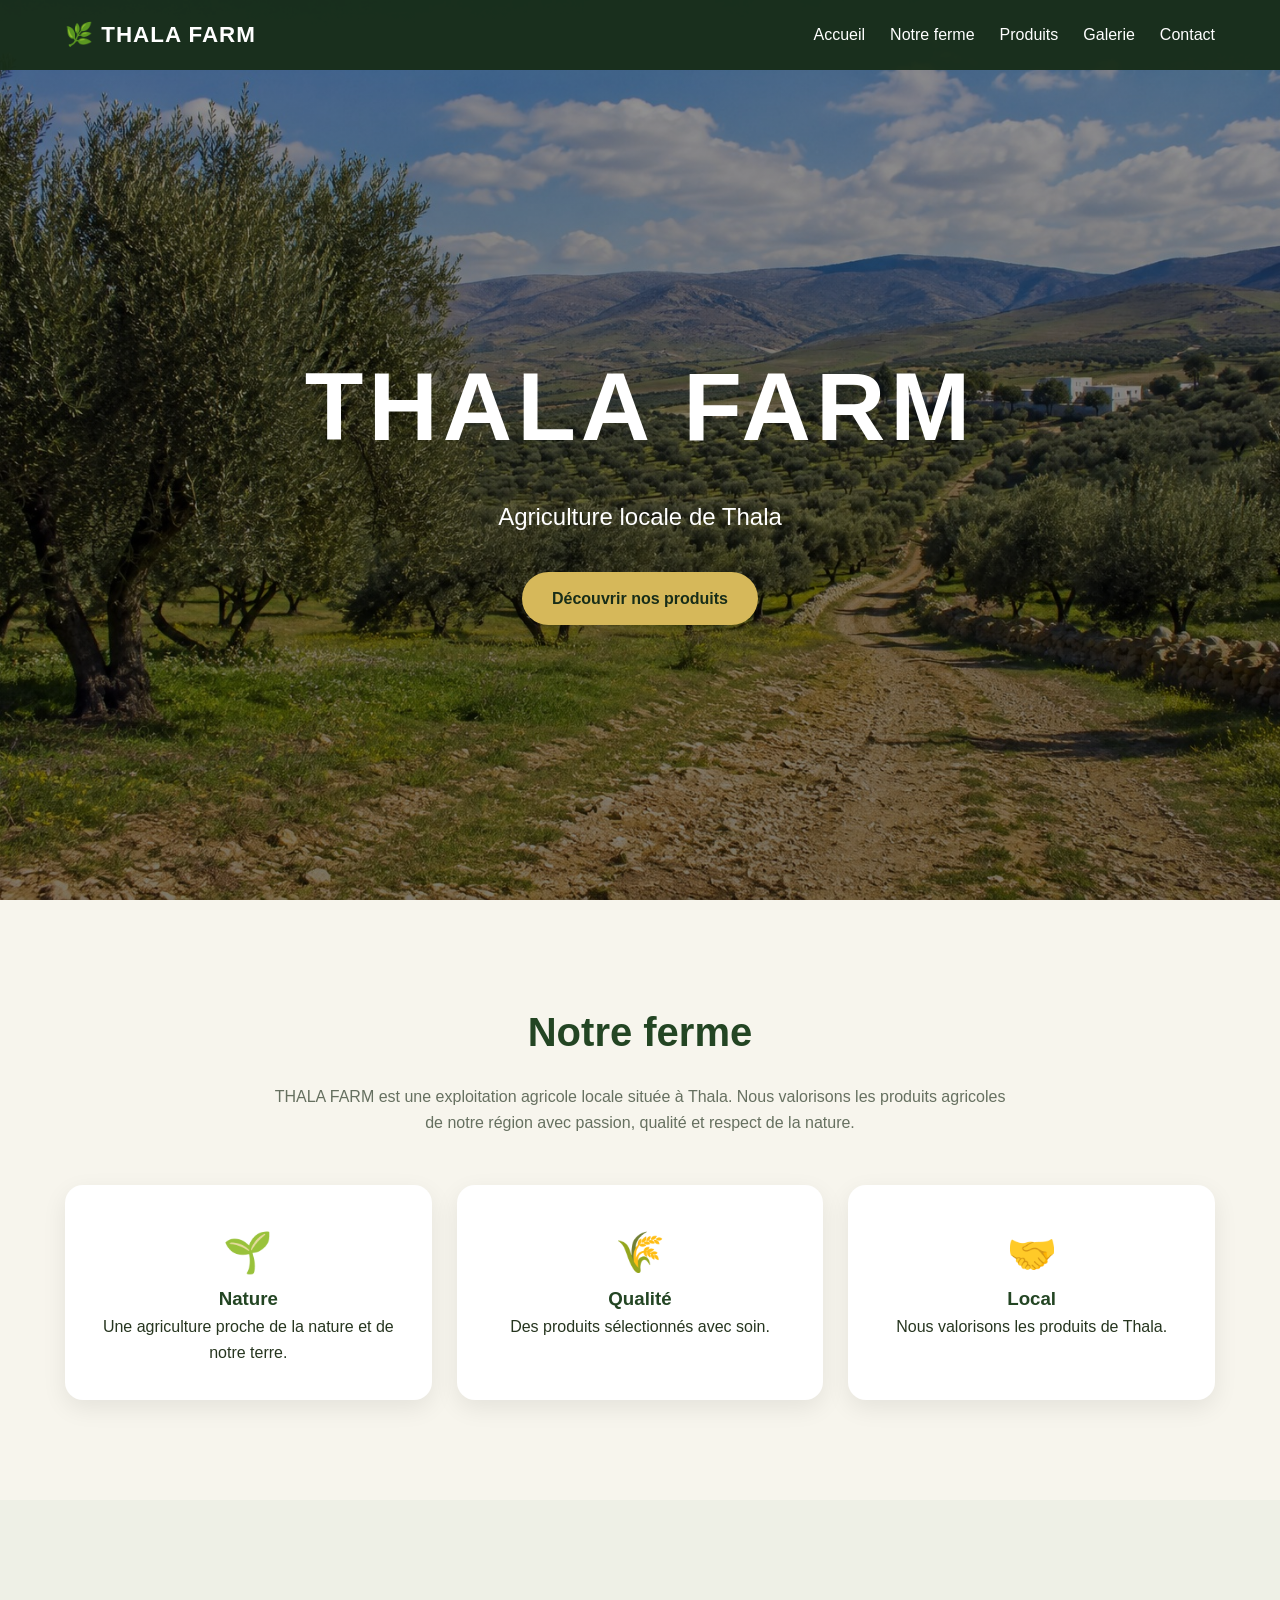
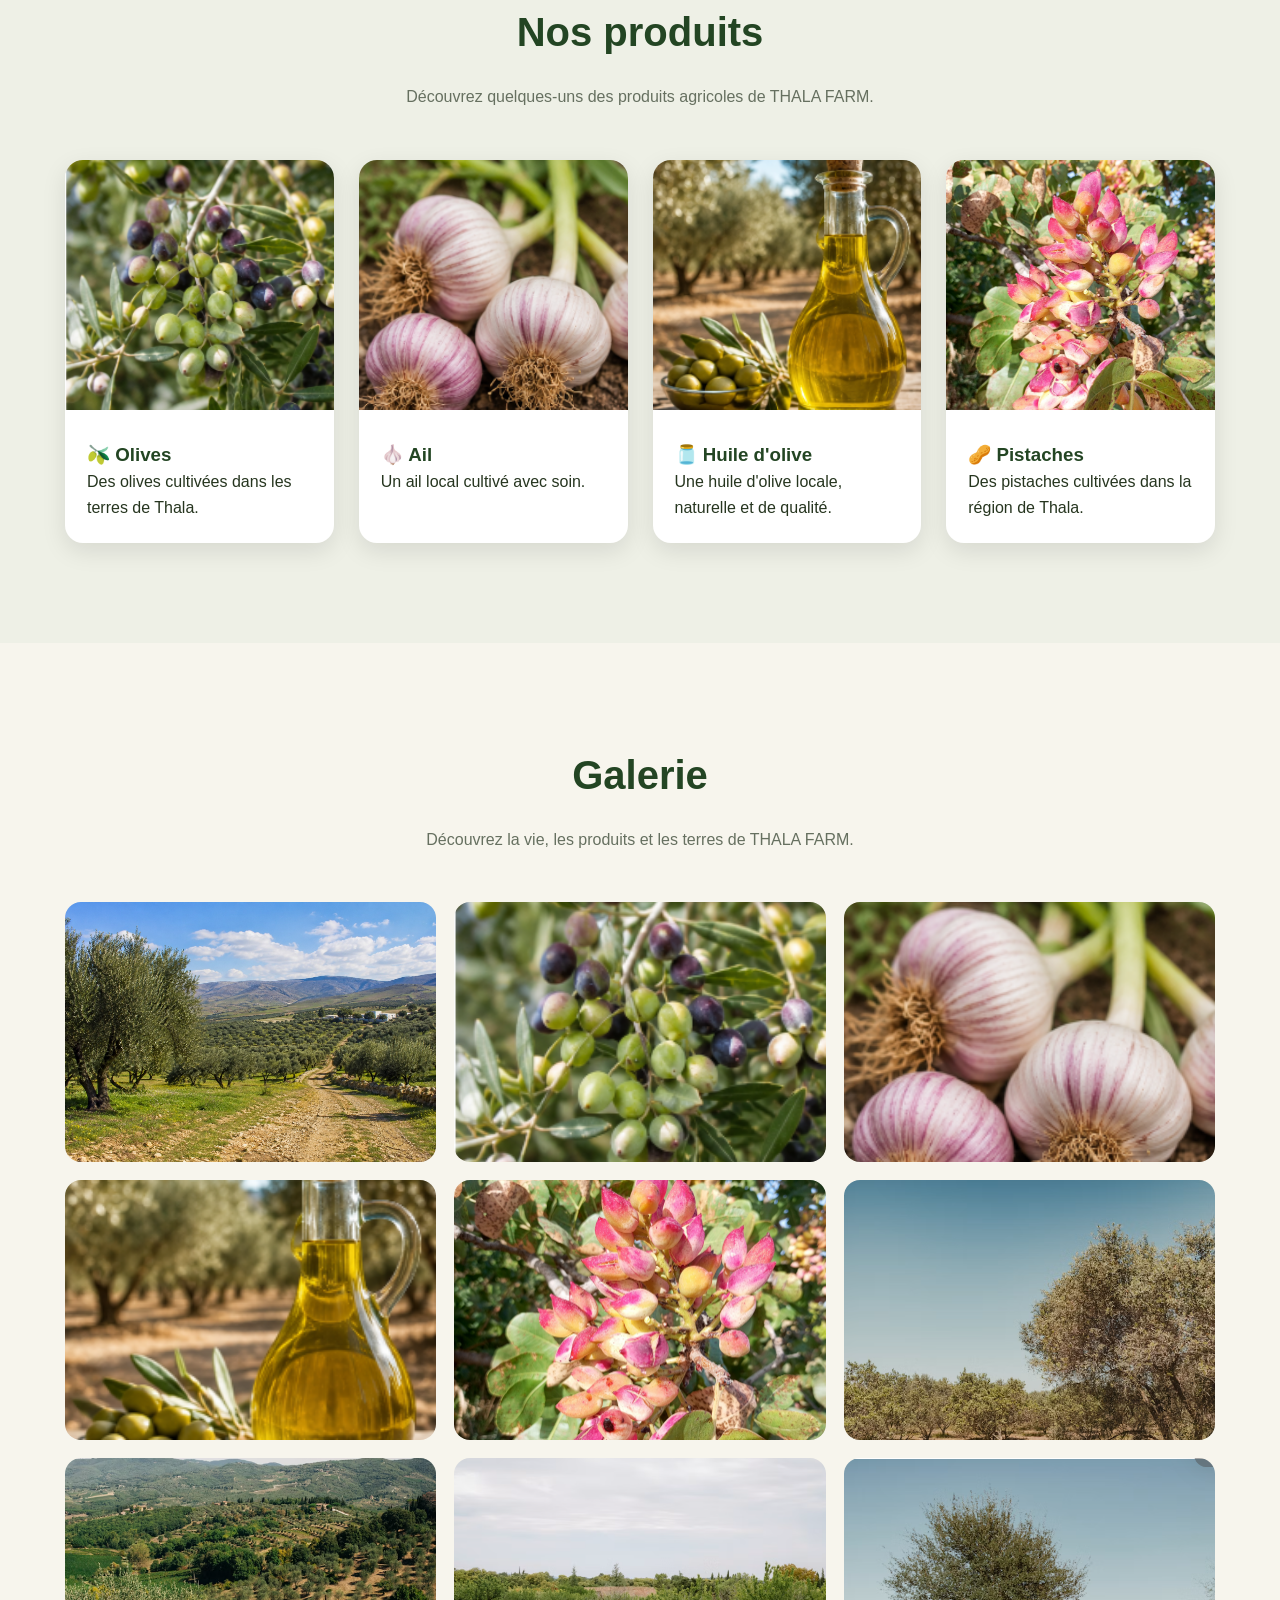
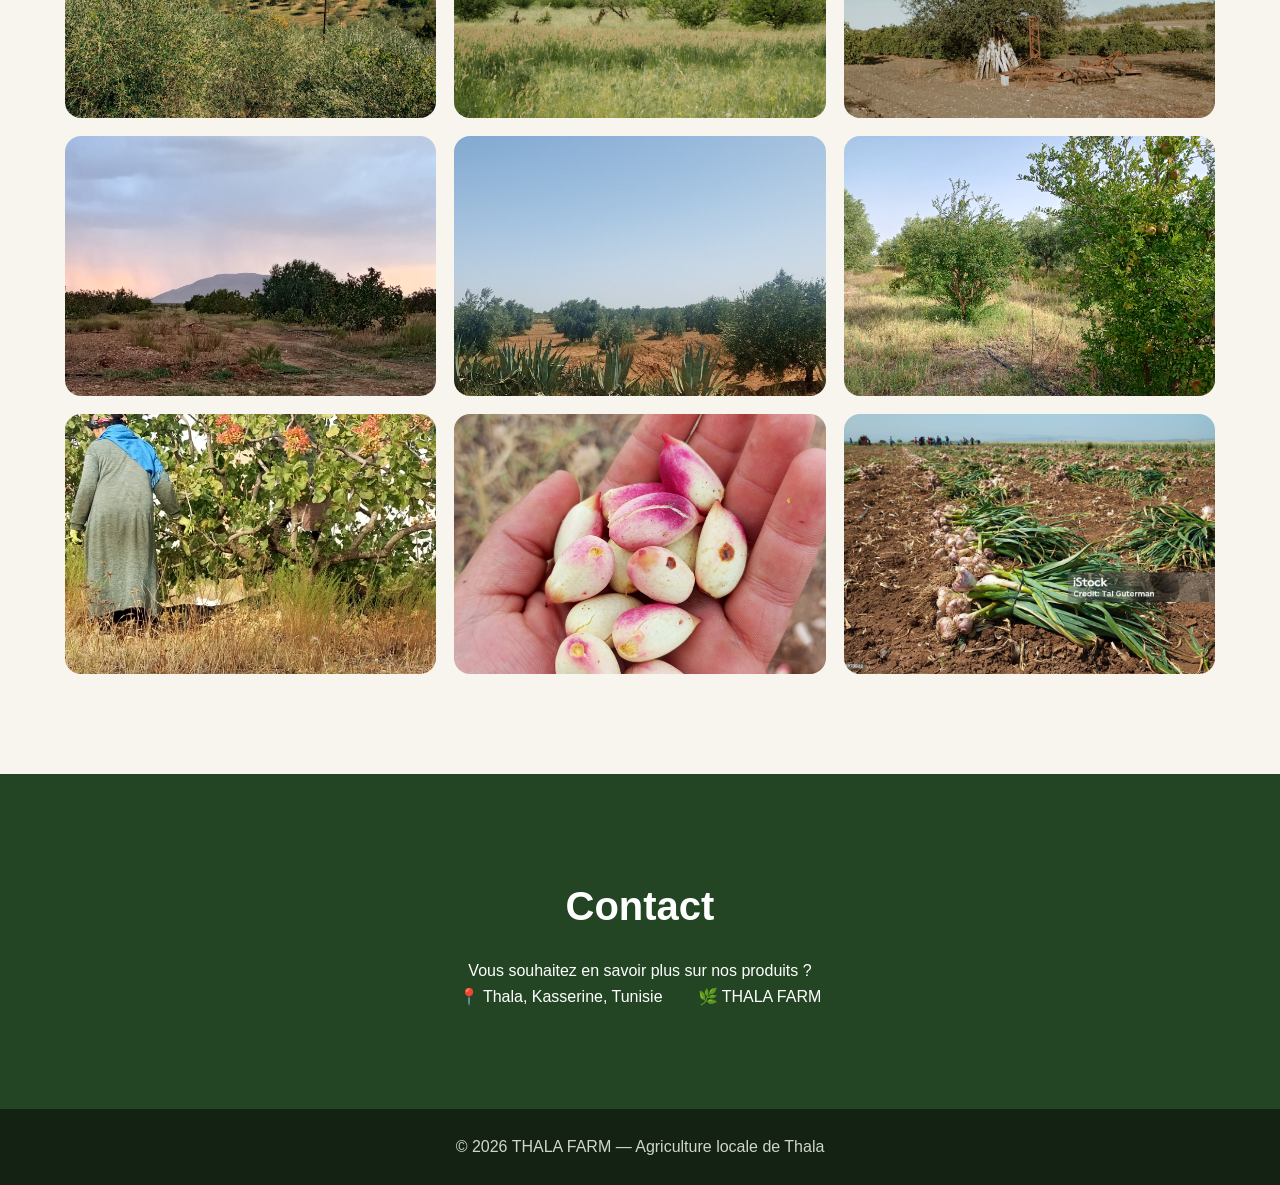
==== commit ce7e84da: "index.html" ====
--- a/index.html
+++ b/index.html
@@ -97,7 +97,6 @@
 
             <div class="products-grid">
 
-
                 <!-- OLIVES -->
                 <a href="Olive.html" class="product-card">
 
@@ -187,28 +186,100 @@
 
             <h2>Galerie</h2>
 
+            <p class="intro">
+                Découvrez la vie, les produits et les terres de THALA FARM.
+            </p>
+
             <div class="gallery">
 
-                <img src="hero.jpg" alt="THALA FARM">
-
+                <!-- PHOTO 1 -->
+                <img
+                    src="hero.jpg"
+                    alt="THALA FARM"
+                >
+
+                <!-- PHOTO 2 -->
                 <img
                     src="Screenshot_20260905-134517.png"
-                    alt="Olives"
-                >
-
+                    alt="Olives de Thala"
+                >
+
+                <!-- PHOTO 3 -->
                 <img
                     src="Screenshot_20260905-134508.png"
-                    alt="Ail"
-                >
-
+                    alt="Ail de Thala"
+                >
+
+                <!-- PHOTO 4 -->
                 <img
                     src="Screenshot_20260905-134459.png"
                     alt="Huile d'olive"
                 >
 
+                <!-- PHOTO 5 -->
                 <img
                     src="IMG_20260902_074306_311.jpg"
-                    alt="Pistaches"
+                    alt="Pistaches de Thala"
+                >
+
+                <!-- PHOTO 6 -->
+                <img
+                    src="Screenshot_20260905-153445.png"
+                    alt="Agriculture de Thala"
+                >
+
+                <!-- PHOTO 7 -->
+                <img
+                    src="Screenshot_20260905-153507.png"
+                    alt="Terres agricoles de Thala"
+                >
+
+                <!-- PHOTO 8 -->
+                <img
+                    src="Screenshot_20260905-153727.png"
+                    alt="Produits agricoles"
+                >
+
+                <!-- PHOTO 9 -->
+                <img
+                    src="Screenshot_20260905-153748.png"
+                    alt="Agriculture locale"
+                >
+
+                <!-- PHOTO 10 -->
+                <img
+                    src="Screenshot_20260905-154042.png"
+                    alt="Ferme agricole"
+                >
+
+                <!-- PHOTO 11 -->
+                <img
+                    src="Screenshot_20260905-154054.png"
+                    alt="Terres de Thala"
+                >
+
+                <!-- PHOTO 12 -->
+                <img
+                    src="Screenshot_20260905-154111.png"
+                    alt="Production agricole"
+                >
+
+                <!-- PHOTO 13 -->
+                <img
+                    src="Screenshot_20260905-154128.jpg"
+                    alt="Nature de Thala"
+                >
+
+                <!-- PHOTO 14 -->
+                <img
+                    src="Screenshot_20260905-154133.jpg"
+                    alt="Paysage agricole"
+                >
+
+                <!-- PHOTO 15 -->
+                <img
+                    src="istockphoto-525973522-1024x1024.jpg"
+                    alt="Agriculture locale"
                 >
 
             </div>
--- a/style.css
+++ b/style.css
@@ -1,7 +1,3 @@
-/* =========================
-   GENERAL
-========================= */
-
 * {
     margin: 0;
     padding: 0;
@@ -25,10 +21,7 @@
     margin: auto;
 }
 
-
-/* =========================
-   NAVBAR
-========================= */
+/* NAVBAR */
 
 header {
     position: fixed;
@@ -37,22 +30,20 @@
     width: 100%;
     z-index: 1000;
     background: rgba(24, 45, 24, 0.95);
-    backdrop-filter: blur(8px);
 }
 
 .navbar {
+    width: 90%;
     max-width: 1150px;
-    width: 90%;
     margin: auto;
     min-height: 70px;
-
     display: flex;
     align-items: center;
     justify-content: space-between;
 }
 
 .logo {
-    color: #ffffff;
+    color: white;
     font-size: 1.4rem;
     font-weight: bold;
     letter-spacing: 1px;
@@ -60,46 +51,31 @@
 
 .nav-links {
     list-style: none;
-
     display: flex;
-    gap: 28px;
+    gap: 25px;
 }
 
 .nav-links a {
-    color: #ffffff;
+    color: white;
     text-decoration: none;
-    font-size: 0.95rem;
-    font-weight: 500;
-
-    transition: 0.3s ease;
 }
 
 .nav-links a:hover {
     color: #d6b85a;
 }
 
-
-/* =========================
-   HERO
-========================= */
+/* HERO */
 
 .hero {
     min-height: 100vh;
-
     background:
-        linear-gradient(
-            rgba(0, 0, 0, 0.40),
-            rgba(0, 0, 0, 0.50)
-        ),
-        url("assets/hero.jpg");
-
+        linear-gradient(rgba(0,0,0,.4), rgba(0,0,0,.5)),
+        url("hero.jpg");
     background-size: cover;
     background-position: center;
-
     display: flex;
     align-items: center;
     justify-content: center;
-
     text-align: center;
     padding: 100px 20px 40px;
 }
@@ -112,40 +88,42 @@
 .hero-content h1 {
     font-size: clamp(3rem, 8vw, 6rem);
     letter-spacing: 5px;
-    margin-bottom: 15px;
-    text-shadow: 0 4px 15px rgba(0, 0, 0, 0.5);
 }
 
 .hero-content p {
-    font-size: clamp(1.1rem, 2.5vw, 1.6rem);
-    margin-bottom: 35px;
-}
+    font-size: 1.5rem;
+    margin: 15px 0 30px;
+}
+
+/* BUTTON */
 
 .btn {
     display: inline-block;
-
     padding: 14px 30px;
-
+    margin: 5px;
     background: #d6b85a;
     color: #182d18;
-
     text-decoration: none;
     font-weight: bold;
-
     border-radius: 30px;
-
-    transition: 0.3s ease;
 }
 
 .btn:hover {
-    transform: translateY(-3px);
-    background: #ffffff;
-}
-
-
-/* =========================
-   SECTIONS
-========================= */
+    background: white;
+}
+
+/* WHATSAPP */
+
+.whatsapp-btn {
+    background: #25D366;
+    color: white;
+}
+
+.whatsapp-btn:hover {
+    background: #1ebe5d;
+}
+
+/* SECTIONS */
 
 .section {
     padding: 100px 0;
@@ -153,73 +131,44 @@
 
 .section h2 {
     text-align: center;
-
     font-size: 2.5rem;
     margin-bottom: 20px;
-
     color: #234523;
 }
 
 .intro {
     max-width: 750px;
     margin: 0 auto 50px;
-
     text-align: center;
     color: #667060;
-
-    font-size: 1.05rem;
-}
-
-
-/* =========================
-   VALUES
-========================= */
+}
+
+/* VALUES */
 
 .values {
     display: grid;
-
     grid-template-columns: repeat(3, 1fr);
-
     gap: 25px;
 }
 
 .value {
     background: white;
-
     padding: 35px 25px;
-
-    text-align: center;
-
+    text-align: center;
     border-radius: 18px;
-
-    box-shadow: 0 8px 25px rgba(0, 0, 0, 0.08);
-
-    transition: 0.3s ease;
-}
-
-.value:hover {
-    transform: translateY(-8px);
+    box-shadow: 0 8px 25px rgba(0,0,0,.08);
 }
 
 .value span {
     font-size: 2.5rem;
     display: block;
-    margin-bottom: 15px;
 }
 
 .value h3 {
-    margin-bottom: 10px;
-    color: #234523;
-}
-
-.value p {
-    color: #6b7566;
-}
-
-
-/* =========================
-   PRODUCTS
-========================= */
+    color: #234523;
+}
+
+/* PRODUCTS */
 
 .products-section {
     background: #eef0e6;
@@ -227,43 +176,24 @@
 
 .products-grid {
     display: grid;
-
     grid-template-columns: repeat(4, 1fr);
-
     gap: 25px;
 }
 
 .product-card {
-    background: #ffffff;
-
+    display: block;
+    background: white;
     border-radius: 18px;
-
     overflow: hidden;
-
-    box-shadow: 0 8px 25px rgba(0, 0, 0, 0.10);
-
-    transition: 0.3s ease;
-}
-
-.product-card:hover {
-    transform: translateY(-8px);
-
-    box-shadow: 0 15px 35px rgba(0, 0, 0, 0.15);
+    box-shadow: 0 8px 25px rgba(0,0,0,.1);
+    text-decoration: none;
+    color: inherit;
 }
 
 .product-card img {
     width: 100%;
     height: 250px;
-
     object-fit: cover;
-
-    display: block;
-
-    transition: 0.4s ease;
-}
-
-.product-card:hover img {
-    transform: scale(1.05);
 }
 
 .product-content {
@@ -272,118 +202,116 @@
 
 .product-content h3 {
     color: #234523;
-
-    font-size: 1.3rem;
-
-    margin-bottom: 10px;
-}
-
-.product-content p {
-    color: #687264;
-    font-size: 0.95rem;
-}
-
-
-/* =========================
-   GALLERY
-========================= */
-
-.gallery-section {
-    background: #f7f5ed;
-}
+}
+
+/* GALLERY */
 
 .gallery {
     display: grid;
-
     grid-template-columns: repeat(3, 1fr);
-
     gap: 18px;
 }
 
 .gallery img {
     width: 100%;
     height: 260px;
-
     object-fit: cover;
-
     border-radius: 16px;
-
-    display: block;
-
-    transition: 0.3s ease;
-}
-
-.gallery img:hover {
-    transform: scale(1.03);
-}
-
-
-/* =========================
-   CONTACT
-========================= */
+}
+
+/* CONTACT */
 
 .contact-section {
     background: #234523;
-
-    color: white;
-
+    color: white;
     text-align: center;
 }
 
 .contact-section h2 {
     color: white;
-}
-
-.contact-section > .container > p {
-    margin-bottom: 30px;
-    color: #e3e8df;
 }
 
 .contact-info {
     display: flex;
-
     justify-content: center;
-
     gap: 35px;
-
     flex-wrap: wrap;
 }
 
-.contact-info p {
-    background: rgba(255, 255, 255, 0.10);
-
-    padding: 14px 25px;
-
-    border-radius: 30px;
-}
-
-
-/* =========================
-   FOOTER
-========================= */
+/* PRODUCT PAGE */
+
+.product-page {
+    min-height: 100vh;
+    padding: 140px 20px 80px;
+}
+
+.product-container {
+    width: 90%;
+    max-width: 1000px;
+    margin: auto;
+    display: grid;
+    grid-template-columns: 1fr 1fr;
+    gap: 50px;
+    align-items: center;
+}
+
+.product-image img {
+    width: 100%;
+    max-height: 500px;
+    object-fit: cover;
+    border-radius: 20px;
+    box-shadow: 0 10px 30px rgba(0,0,0,.15);
+}
+
+.product-info h1 {
+    color: #234523;
+    font-size: 2.5rem;
+    margin-bottom: 20px;
+}
+
+.product-description,
+.thank-you {
+    color: #667060;
+    margin-bottom: 15px;
+}
+
+/* QR */
+
+.qr-section {
+    margin: 25px 0;
+    text-align: center;
+}
+
+.qr-section h2 {
+    color: #234523;
+    font-size: 1.3rem;
+}
+
+.qr-section p {
+    color: #687264;
+}
+
+.qr-code {
+    width: 130px;
+    height: 130px;
+    object-fit: contain;
+    background: white;
+    padding: 8px;
+    border-radius: 10px;
+}
+
+/* FOOTER */
 
 footer {
     background: #142214;
-
     color: #cfd7ca;
-
-    text-align: center;
-
+    text-align: center;
     padding: 25px 15px;
-
-    font-size: 0.9rem;
-}
-
-
-/* =========================
-   RESPONSIVE TABLET
-========================= */
+}
+
+/* MOBILE */
 
 @media (max-width: 900px) {
-
-    .nav-links {
-        gap: 15px;
-    }
 
     .products-grid {
         grid-template-columns: repeat(2, 1fr);
@@ -398,66 +326,26 @@
     }
 }
 
-
-/* =========================
-   RESPONSIVE MOBILE
-========================= */
-
-@media (max-width: 650px) {
+@media (max-width: 700px) {
 
     .navbar {
         flex-direction: column;
-
         padding: 15px 0;
     }
 
     .nav-links {
         margin-top: 10px;
-
-        gap: 12px;
-
         flex-wrap: wrap;
-
         justify-content: center;
     }
 
-    .nav-links a {
-        font-size: 0.85rem;
-    }
-
-    .hero {
-        padding-top: 150px;
-    }
-
-    .hero-content h1 {
-        letter-spacing: 3px;
-    }
-
-    .section {
-        padding: 70px 0;
-    }
-
-    .section h2 {
+    .products-grid,
+    .gallery,
+    .product-container {
+        grid-template-columns: 1fr;
+    }
+
+    .product-info h1 {
         font-size: 2rem;
     }
-
-    .products-grid {
-        grid-template-columns: 1fr;
-    }
-
-    .gallery {
-        grid-template-columns: 1fr;
-    }
-
-    .gallery img {
-        height: 240px;
-    }
-
-    .contact-info {
-        flex-direction: column;
-
-        align-items: center;
-
-        gap: 15px;
-    }
-  }
+}
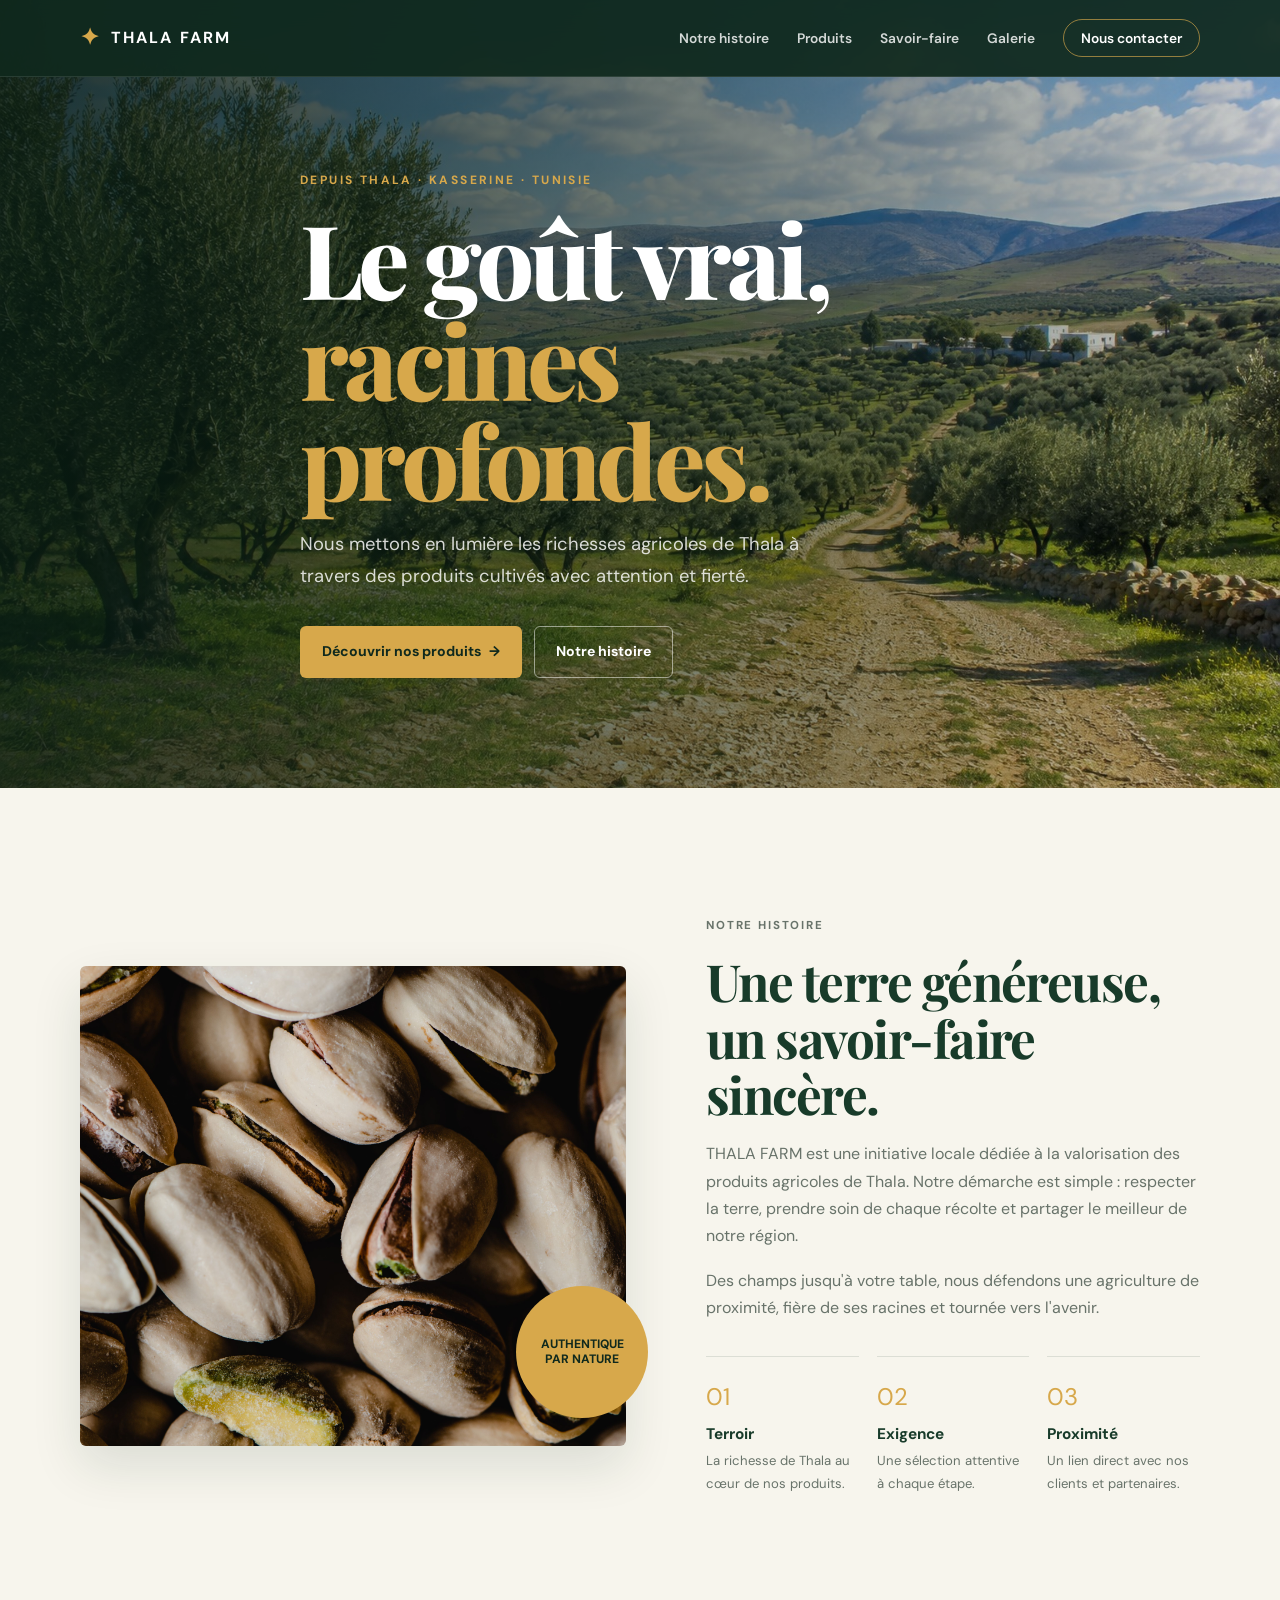
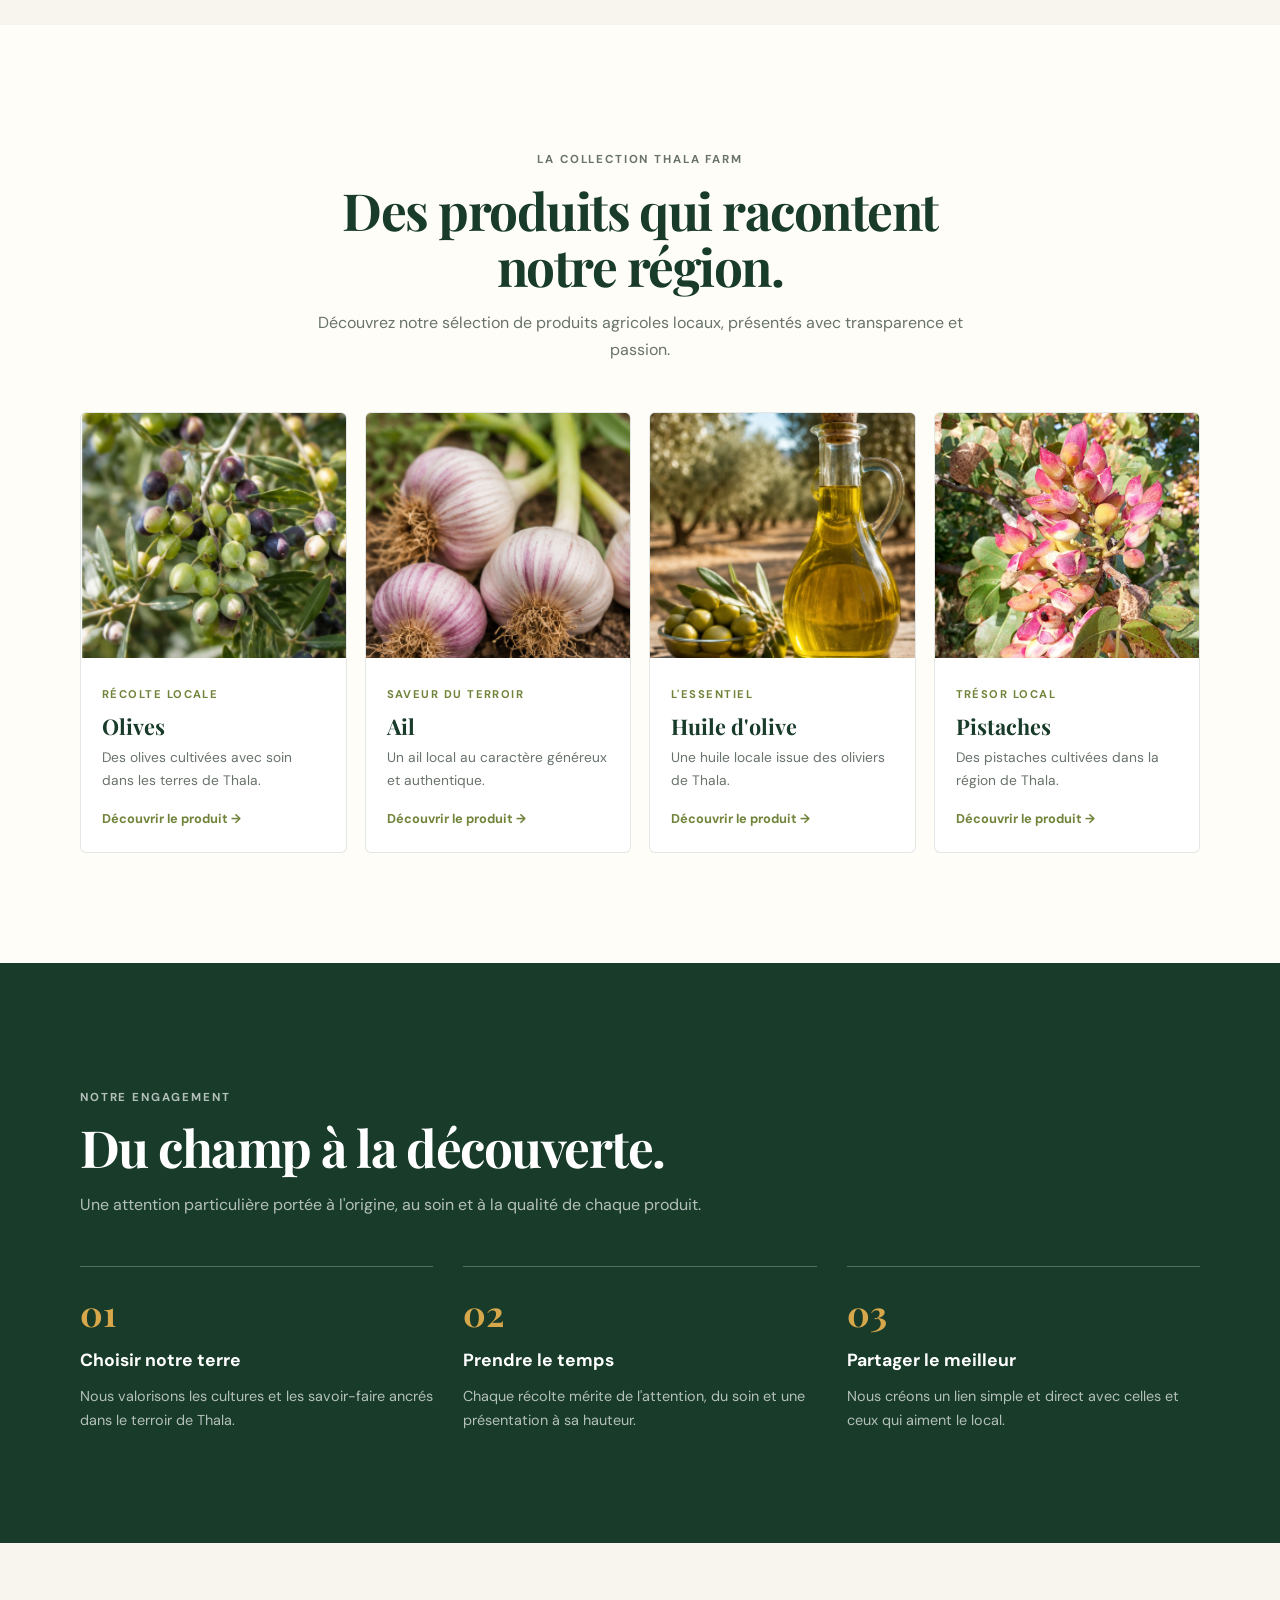
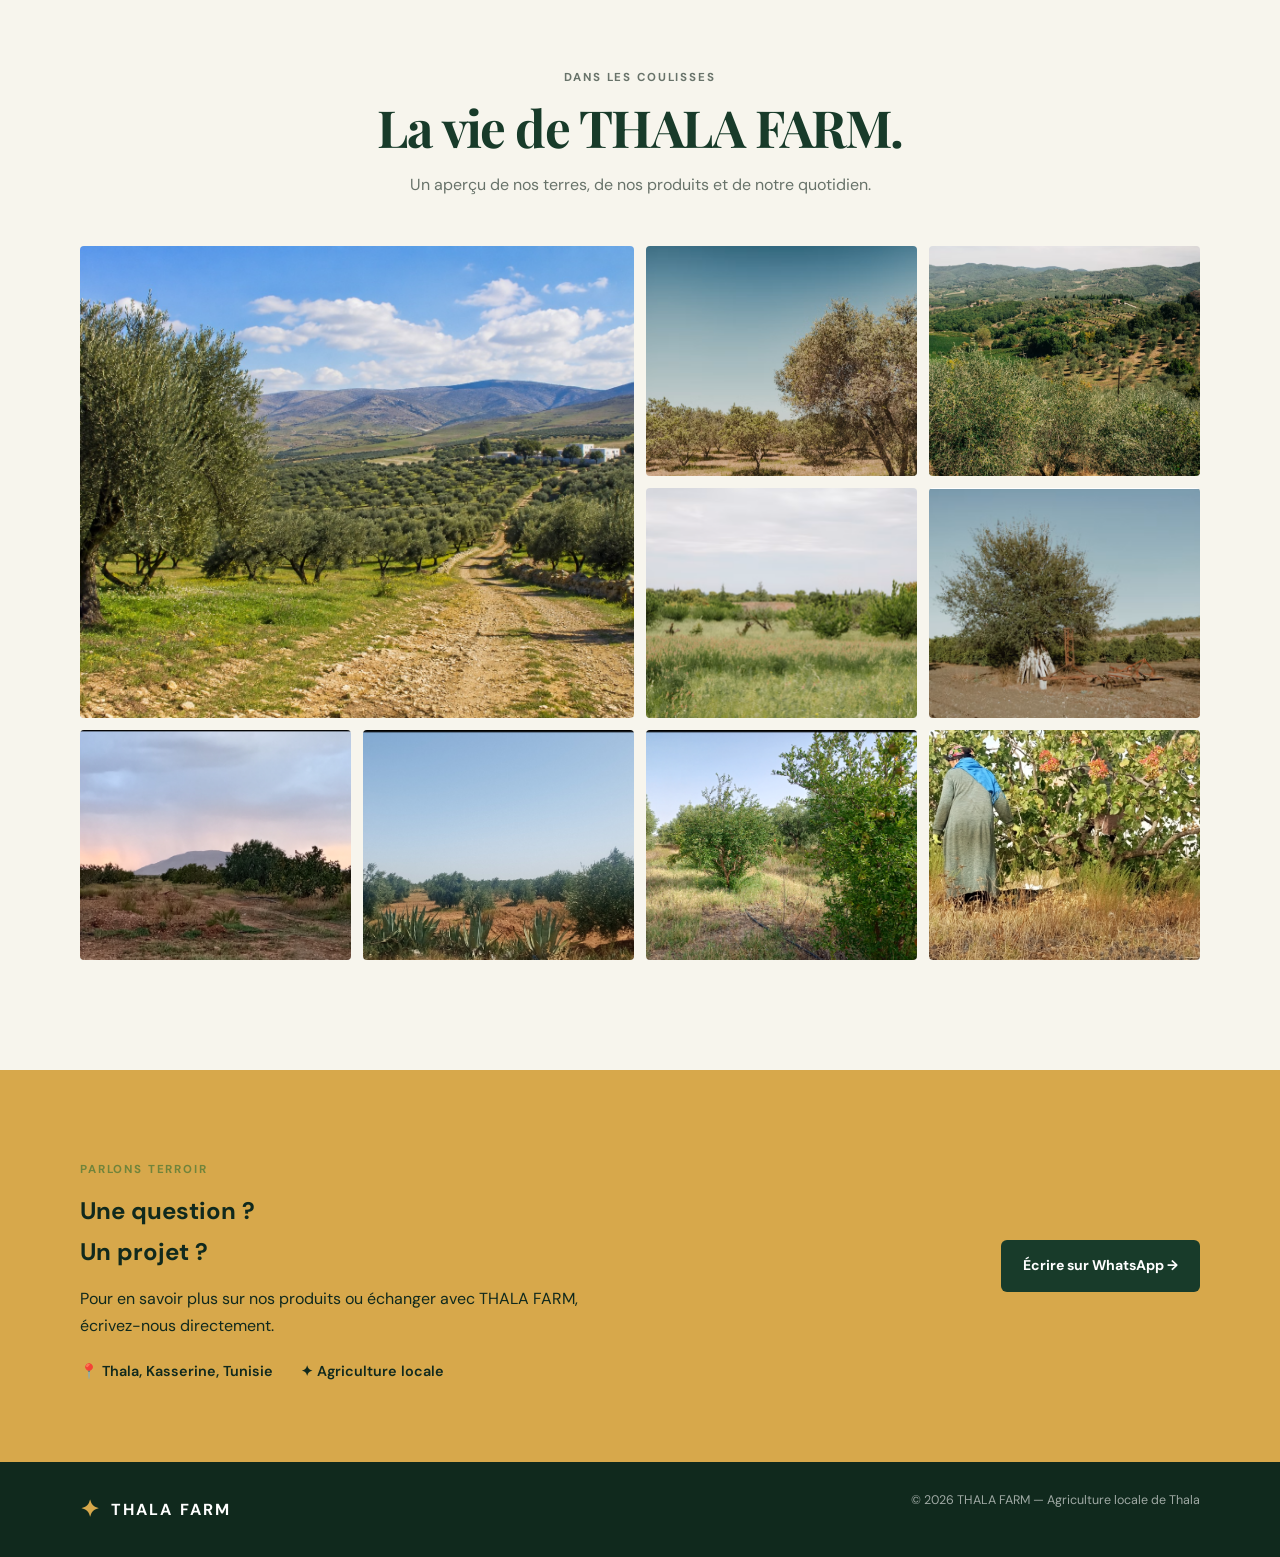
==== commit 31189af7: "Refine THALA FARM brand and website experience" ====
--- a/index.html
+++ b/index.html
@@ -1,323 +1,22 @@
 <!DOCTYPE html>
 <html lang="fr">
 <head>
-    <meta charset="UTF-8">
-    <meta name="viewport" content="width=device-width, initial-scale=1.0">
-
-    <title>THALA FARM | Agriculture locale de Thala</title>
-
-    <link rel="stylesheet" href="style.css">
+  <meta charset="UTF-8">
+  <meta name="viewport" content="width=device-width, initial-scale=1.0">
+  <meta name="description" content="THALA FARM — produits agricoles locaux de Thala, Kasserine, Tunisie.">
+  <title>THALA FARM | Le goût authentique de Thala</title>
+  <link rel="stylesheet" href="style.css">
 </head>
-
 <body>
-
-    <!-- NAVBAR -->
-    <header>
-        <nav class="navbar">
-            <div class="logo">🌿 THALA FARM</div>
-
-            <ul class="nav-links">
-                <li><a href="#accueil">Accueil</a></li>
-                <li><a href="#ferme">Notre ferme</a></li>
-                <li><a href="#produits">Produits</a></li>
-                <li><a href="#galerie">Galerie</a></li>
-                <li><a href="#contact">Contact</a></li>
-            </ul>
-        </nav>
-    </header>
-
-
-    <!-- HERO -->
-    <section id="accueil" class="hero">
-        <div class="hero-content">
-            <h1>THALA FARM</h1>
-            <p>Agriculture locale de Thala</p>
-
-            <a href="#produits" class="btn">
-                Découvrir nos produits
-            </a>
-        </div>
-    </section>
-
-
-    <!-- NOTRE FERME -->
-    <section id="ferme" class="section">
-        <div class="container">
-
-            <h2>Notre ferme</h2>
-
-            <p class="intro">
-                THALA FARM est une exploitation agricole locale située à Thala.
-                Nous valorisons les produits agricoles de notre région avec
-                passion, qualité et respect de la nature.
-            </p>
-
-            <div class="values">
-
-                <div class="value">
-                    <span>🌱</span>
-                    <h3>Nature</h3>
-                    <p>
-                        Une agriculture proche de la nature et de notre terre.
-                    </p>
-                </div>
-
-                <div class="value">
-                    <span>🌾</span>
-                    <h3>Qualité</h3>
-                    <p>
-                        Des produits sélectionnés avec soin.
-                    </p>
-                </div>
-
-                <div class="value">
-                    <span>🤝</span>
-                    <h3>Local</h3>
-                    <p>
-                        Nous valorisons les produits de Thala.
-                    </p>
-                </div>
-
-            </div>
-
-        </div>
-    </section>
-
-
-    <!-- PRODUITS -->
-    <section id="produits" class="section products-section">
-
-        <div class="container">
-
-            <h2>Nos produits</h2>
-
-            <p class="intro">
-                Découvrez quelques-uns des produits agricoles de THALA FARM.
-            </p>
-
-            <div class="products-grid">
-
-                <!-- OLIVES -->
-                <a href="Olive.html" class="product-card">
-
-                    <img
-                        src="Screenshot_20260905-134517.png"
-                        alt="Olives de Thala"
-                    >
-
-                    <div class="product-content">
-                        <h3>🫒 Olives</h3>
-
-                        <p>
-                            Des olives cultivées dans les terres de Thala.
-                        </p>
-                    </div>
-
-                </a>
-
-
-                <!-- AIL -->
-                <a href="Ail.html" class="product-card">
-
-                    <img
-                        src="Screenshot_20260905-134508.png"
-                        alt="Ail de Thala"
-                    >
-
-                    <div class="product-content">
-                        <h3>🧄 Ail</h3>
-
-                        <p>
-                            Un ail local cultivé avec soin.
-                        </p>
-                    </div>
-
-                </a>
-
-
-                <!-- HUILE D'OLIVE -->
-                <a href="huile-olive.html" class="product-card">
-
-                    <img
-                        src="Screenshot_20260905-134459.png"
-                        alt="Huile d'olive"
-                    >
-
-                    <div class="product-content">
-                        <h3>🫙 Huile d'olive</h3>
-
-                        <p>
-                            Une huile d'olive locale, naturelle et de qualité.
-                        </p>
-                    </div>
-
-                </a>
-
-
-                <!-- PISTACHES -->
-                <a href="pistaches.html" class="product-card">
-
-                    <img
-                        src="IMG_20260902_074306_311.jpg"
-                        alt="Pistaches de Thala"
-                    >
-
-                    <div class="product-content">
-                        <h3>🥜 Pistaches</h3>
-
-                        <p>
-                            Des pistaches cultivées dans la région de Thala.
-                        </p>
-                    </div>
-
-                </a>
-
-            </div>
-
-        </div>
-
-    </section>
-
-
-    <!-- GALERIE -->
-    <section id="galerie" class="section gallery-section">
-
-        <div class="container">
-
-            <h2>Galerie</h2>
-
-            <p class="intro">
-                Découvrez la vie, les produits et les terres de THALA FARM.
-            </p>
-
-            <div class="gallery">
-
-                <!-- PHOTO 1 -->
-                <img
-                    src="hero.jpg"
-                    alt="THALA FARM"
-                >
-
-                <!-- PHOTO 2 -->
-                <img
-                    src="Screenshot_20260905-134517.png"
-                    alt="Olives de Thala"
-                >
-
-                <!-- PHOTO 3 -->
-                <img
-                    src="Screenshot_20260905-134508.png"
-                    alt="Ail de Thala"
-                >
-
-                <!-- PHOTO 4 -->
-                <img
-                    src="Screenshot_20260905-134459.png"
-                    alt="Huile d'olive"
-                >
-
-                <!-- PHOTO 5 -->
-                <img
-                    src="IMG_20260902_074306_311.jpg"
-                    alt="Pistaches de Thala"
-                >
-
-                <!-- PHOTO 6 -->
-                <img
-                    src="Screenshot_20260905-153445.png"
-                    alt="Agriculture de Thala"
-                >
-
-                <!-- PHOTO 7 -->
-                <img
-                    src="Screenshot_20260905-153507.png"
-                    alt="Terres agricoles de Thala"
-                >
-
-                <!-- PHOTO 8 -->
-                <img
-                    src="Screenshot_20260905-153727.png"
-                    alt="Produits agricoles"
-                >
-
-                <!-- PHOTO 9 -->
-                <img
-                    src="Screenshot_20260905-153748.png"
-                    alt="Agriculture locale"
-                >
-
-                <!-- PHOTO 10 -->
-                <img
-                    src="Screenshot_20260905-154042.png"
-                    alt="Ferme agricole"
-                >
-
-                <!-- PHOTO 11 -->
-                <img
-                    src="Screenshot_20260905-154054.png"
-                    alt="Terres de Thala"
-                >
-
-                <!-- PHOTO 12 -->
-                <img
-                    src="Screenshot_20260905-154111.png"
-                    alt="Production agricole"
-                >
-
-                <!-- PHOTO 13 -->
-                <img
-                    src="Screenshot_20260905-154128.jpg"
-                    alt="Nature de Thala"
-                >
-
-                <!-- PHOTO 14 -->
-                <img
-                    src="Screenshot_20260905-154133.jpg"
-                    alt="Paysage agricole"
-                >
-
-                <!-- PHOTO 15 -->
-                <img
-                    src="istockphoto-525973522-1024x1024.jpg"
-                    alt="Agriculture locale"
-                >
-
-            </div>
-
-        </div>
-
-    </section>
-
-
-    <!-- CONTACT -->
-    <section id="contact" class="section contact-section">
-
-        <div class="container">
-
-            <h2>Contact</h2>
-
-            <p>
-                Vous souhaitez en savoir plus sur nos produits ?
-            </p>
-
-            <div class="contact-info">
-
-                <p>📍 Thala, Kasserine, Tunisie</p>
-                <p>🌿 THALA FARM</p>
-
-            </div>
-
-        </div>
-
-    </section>
-
-
-    <!-- FOOTER -->
-    <footer>
-        <p>
-            © 2026 THALA FARM — Agriculture locale de Thala
-        </p>
-    </footer>
-
+  <header class="site-header"><nav class="navbar container" aria-label="Navigation principale"><a class="logo" href="#accueil"><span class="logo-mark">✦</span> THALA FARM</a><ul class="nav-links"><li><a href="#ferme">Notre histoire</a></li><li><a href="#produits">Produits</a></li><li><a href="#savoir-faire">Savoir-faire</a></li><li><a href="#galerie">Galerie</a></li><li><a class="nav-cta" href="#contact">Nous contacter</a></li></ul></nav></header>
+  <main>
+    <section id="accueil" class="hero"><div class="container hero-content"><p class="eyebrow">Depuis Thala · Kasserine · Tunisie</p><h1>Le goût vrai,<br><span>racines profondes.</span></h1><p class="hero-copy">Nous mettons en lumière les richesses agricoles de Thala à travers des produits cultivés avec attention et fierté.</p><div class="hero-actions"><a class="btn" href="#produits">Découvrir nos produits <span>→</span></a><a class="btn btn-outline" href="#ferme">Notre histoire</a></div></div></section>
+    <section id="ferme" class="section"><div class="container story-grid"><div class="story-image"><img src="pexels-eva-bronzini-6086412.jpg" alt="Récolte et produits agricoles de Thala" loading="lazy"><div class="story-badge">AUTHENTIQUE<br>PAR NATURE</div></div><div class="story-copy"><p class="label">Notre histoire</p><h2>Une terre généreuse, un savoir-faire sincère.</h2><p>THALA FARM est une initiative locale dédiée à la valorisation des produits agricoles de Thala. Notre démarche est simple : respecter la terre, prendre soin de chaque récolte et partager le meilleur de notre région.</p><p>Des champs jusqu'à votre table, nous défendons une agriculture de proximité, fière de ses racines et tournée vers l'avenir.</p><div class="values"><div class="value"><span>01</span><h3>Terroir</h3><p>La richesse de Thala au cœur de nos produits.</p></div><div class="value"><span>02</span><h3>Exigence</h3><p>Une sélection attentive à chaque étape.</p></div><div class="value"><span>03</span><h3>Proximité</h3><p>Un lien direct avec nos clients et partenaires.</p></div></div></div></div></section>
+    <section id="produits" class="section products-section"><div class="container"><div class="section-heading center"><p class="label">La collection THALA FARM</p><h2>Des produits qui racontent notre région.</h2><p>Découvrez notre sélection de produits agricoles locaux, présentés avec transparence et passion.</p></div><div class="products-grid"><a href="Olive.html" class="product-card"><img src="Screenshot_20260905-134517.png" alt="Olives de Thala" loading="lazy"><div class="product-content"><span class="product-kicker">Récolte locale</span><h3>Olives</h3><p>Des olives cultivées avec soin dans les terres de Thala.</p><span class="card-link">Découvrir le produit →</span></div></a><a href="Ail.html" class="product-card"><img src="Screenshot_20260905-134508.png" alt="Ail de Thala" loading="lazy"><div class="product-content"><span class="product-kicker">Saveur du terroir</span><h3>Ail</h3><p>Un ail local au caractère généreux et authentique.</p><span class="card-link">Découvrir le produit →</span></div></a><a href="huile-olive.html" class="product-card"><img src="Screenshot_20260905-134459.png" alt="Huile d'olive de Thala" loading="lazy"><div class="product-content"><span class="product-kicker">L'essentiel</span><h3>Huile d'olive</h3><p>Une huile locale issue des oliviers de Thala.</p><span class="card-link">Découvrir le produit →</span></div></a><a href="pistaches.html" class="product-card"><img src="IMG_20260902_074306_311.jpg" alt="Pistaches de Thala" loading="lazy"><div class="product-content"><span class="product-kicker">Trésor local</span><h3>Pistaches</h3><p>Des pistaches cultivées dans la région de Thala.</p><span class="card-link">Découvrir le produit →</span></div></a></div></div></section>
+    <section id="savoir-faire" class="section process"><div class="container"><div class="section-heading"><p class="label">Notre engagement</p><h2>Du champ à la découverte.</h2><p>Une attention particulière portée à l'origine, au soin et à la qualité de chaque produit.</p></div><div class="process-grid"><div class="process-item"><span class="process-number">01</span><h3>Choisir notre terre</h3><p>Nous valorisons les cultures et les savoir-faire ancrés dans le terroir de Thala.</p></div><div class="process-item"><span class="process-number">02</span><h3>Prendre le temps</h3><p>Chaque récolte mérite de l'attention, du soin et une présentation à sa hauteur.</p></div><div class="process-item"><span class="process-number">03</span><h3>Partager le meilleur</h3><p>Nous créons un lien simple et direct avec celles et ceux qui aiment le local.</p></div></div></div></section>
+    <section id="galerie" class="section gallery-section"><div class="container"><div class="section-heading center"><p class="label">Dans les coulisses</p><h2>La vie de THALA FARM.</h2><p>Un aperçu de nos terres, de nos produits et de notre quotidien.</p></div><div class="gallery"><img src="hero.jpg" alt="Paysage de THALA FARM" loading="lazy"><img src="Screenshot_20260905-153445.png" alt="Agriculture de Thala" loading="lazy"><img src="Screenshot_20260905-153507.png" alt="Terres agricoles de Thala" loading="lazy"><img src="Screenshot_20260905-153727.png" alt="Produits agricoles" loading="lazy"><img src="Screenshot_20260905-153748.png" alt="Agriculture locale" loading="lazy"><img src="Screenshot_20260905-154042.png" alt="Ferme agricole" loading="lazy"><img src="Screenshot_20260905-154054.png" alt="Terres de Thala" loading="lazy"><img src="Screenshot_20260905-154111.png" alt="Production agricole" loading="lazy"><img src="Screenshot_20260905-154128.jpg" alt="Nature de Thala" loading="lazy"></div></div></section>
+    <section id="contact" class="contact-section"><div class="container contact-layout"><div><p class="label">Parlons terroir</p><h2>Une question ?<br>Un projet ?</h2><p>Pour en savoir plus sur nos produits ou échanger avec THALA FARM, écrivez-nous directement.</p><div class="contact-info"><span>📍 Thala, Kasserine, Tunisie</span><span>✦ Agriculture locale</span></div></div><a class="btn" href="https://wa.me/21620062790" target="_blank" rel="noopener">Écrire sur WhatsApp →</a></div></section>
+  </main>
+  <footer><div class="container footer-layout"><span class="logo"><span class="logo-mark">✦</span> THALA FARM</span><span>© 2026 THALA FARM — Agriculture locale de Thala</span></div></footer>
 </body>
 </html>
--- a/style.css
+++ b/style.css
@@ -1,351 +1,16 @@
-* {
-    margin: 0;
-    padding: 0;
-    box-sizing: border-box;
-}
+@import url('https://fonts.googleapis.com/css2?family=DM+Sans:wght@400;500;600;700&family=Playfair+Display:wght@600;700;800&display=swap');
+:root{--forest:#183b2a;--forest-dark:#10291d;--olive:#71843b;--gold:#d7a84b;--cream:#f7f5ed;--paper:#fffdf8;--ink:#1e2a22;--muted:#68736a;--line:rgba(24,59,42,.12);--shadow:0 20px 50px rgba(20,48,33,.12)}
+*{margin:0;padding:0;box-sizing:border-box}html{scroll-behavior:smooth}body{font-family:'DM Sans',sans-serif;background:var(--cream);color:var(--ink);line-height:1.7}img{display:block;max-width:100%}a{color:inherit}.container{width:min(1120px,calc(100% - 40px));margin:0 auto}
+.site-header{position:fixed;inset:0 0 auto;z-index:10;background:rgba(16,41,29,.92);backdrop-filter:blur(16px);border-bottom:1px solid rgba(255,255,255,.1)}.navbar{min-height:76px;display:flex;align-items:center;justify-content:space-between;gap:30px}.logo{display:inline-flex;align-items:center;gap:10px;color:#fff;text-decoration:none;font-size:1rem;font-weight:700;letter-spacing:.13em}.logo-mark{color:var(--gold);font-size:1.45rem}.nav-links{display:flex;list-style:none;align-items:center;gap:28px}.nav-links a{color:rgba(255,255,255,.82);text-decoration:none;font-size:.86rem;font-weight:600;transition:color .2s}.nav-links a:hover{color:var(--gold)}.nav-cta{border:1px solid rgba(215,168,75,.65);border-radius:99px;padding:9px 17px;color:#fff!important}
+.hero{min-height:760px;padding:170px 0 110px;display:flex;align-items:center;color:#fff;background:linear-gradient(90deg,rgba(9,29,19,.86) 0%,rgba(9,29,19,.52) 55%,rgba(9,29,19,.16) 100%),url('hero.jpg') center/cover}.hero-content{max-width:680px}.eyebrow{color:var(--gold);text-transform:uppercase;letter-spacing:.2em;font-size:.75rem;font-weight:700}.hero h1{margin:18px 0 20px;font:800 clamp(3.3rem,8vw,6.8rem)/.98 'Playfair Display',serif;letter-spacing:-.045em}.hero h1 span{color:var(--gold)}.hero-copy{max-width:530px;color:rgba(255,255,255,.82);font-size:1.15rem}.hero-actions{margin-top:34px;display:flex;flex-wrap:wrap;gap:12px}.btn{display:inline-flex;align-items:center;justify-content:center;gap:8px;padding:13px 21px;border:1px solid transparent;border-radius:6px;background:var(--gold);color:var(--forest-dark);text-decoration:none;font-weight:700;font-size:.88rem;transition:transform .2s,background .2s,box-shadow .2s}.btn:hover{transform:translateY(-2px);background:#e5b960;box-shadow:0 10px 20px rgba(0,0,0,.14)}.btn-outline{background:transparent;border-color:rgba(255,255,255,.5);color:#fff}.btn-outline:hover{background:#fff;color:var(--forest)}.btn-whatsapp{background:#25a95b;color:#fff}.btn-whatsapp:hover{background:#1d914d}
+.section{padding:110px 0}.section-heading{max-width:700px;margin-bottom:48px}.section-heading.center{margin-left:auto;margin-right:auto;text-align:center}.section h2{color:var(--forest);font:700 clamp(2rem,4vw,3.2rem)/1.1 'Playfair Display',serif;letter-spacing:-.03em}.section-heading p,.intro{color:var(--muted);margin-top:15px}.label{color:var(--olive);text-transform:uppercase;letter-spacing:.16em;font-size:.72rem;font-weight:700;margin-bottom:12px}
+.story-grid{display:grid;grid-template-columns:1.05fr .95fr;gap:80px;align-items:center}.story-image{position:relative}.story-image img{width:100%;height:480px;object-fit:cover;border-radius:6px;box-shadow:var(--shadow)}.story-badge{position:absolute;right:-22px;bottom:28px;width:132px;height:132px;display:grid;place-items:center;text-align:center;padding:15px;border-radius:50%;background:var(--gold);color:var(--forest-dark);font-size:.76rem;font-weight:700;line-height:1.3}.story-copy p{color:var(--muted);margin:18px 0}.values{display:grid;grid-template-columns:repeat(3,1fr);gap:18px;margin-top:34px}.value{padding:20px 0;border-top:1px solid var(--line)}.value span{color:var(--gold);font-size:1.5rem}.value h3{margin:4px 0 3px;color:var(--forest);font-size:.96rem}.value p{margin:0;font-size:.82rem}
+.products-section{background:var(--paper)}.products-grid{display:grid;grid-template-columns:repeat(4,1fr);gap:18px}.product-card{overflow:hidden;background:#fff;border:1px solid var(--line);border-radius:6px;text-decoration:none;transition:transform .25s,box-shadow .25s}.product-card:hover{transform:translateY(-7px);box-shadow:var(--shadow)}.product-card img{width:100%;height:245px;object-fit:cover}.product-content{padding:21px}.product-kicker{color:var(--olive);font-size:.7rem;font-weight:700;letter-spacing:.13em;text-transform:uppercase}.product-content h3{margin:6px 0;color:var(--forest);font:700 1.35rem 'Playfair Display',serif}.product-content p{color:var(--muted);font-size:.86rem}.card-link{display:inline-block;margin-top:15px;color:var(--olive);font-size:.8rem;font-weight:700}
+.process{background:var(--forest);color:#fff}.process h2{color:#fff}.process .section-heading p{color:rgba(255,255,255,.68)}.process-grid{display:grid;grid-template-columns:repeat(3,1fr);gap:30px}.process-item{padding-top:22px;border-top:1px solid rgba(255,255,255,.25)}.process-number{color:var(--gold);font:700 2.2rem 'Playfair Display',serif}.process-item h3{margin:10px 0 8px;font-size:1.1rem}.process-item p{color:rgba(255,255,255,.68);font-size:.9rem}
+.gallery-section{background:var(--cream)}.gallery{display:grid;grid-template-columns:repeat(4,1fr);gap:12px}.gallery img{width:100%;height:230px;object-fit:cover;border-radius:4px;transition:transform .25s,filter .25s}.gallery img:hover{transform:scale(1.025);filter:saturate(1.1)}.gallery img:first-child{grid-column:span 2;grid-row:span 2;height:472px}
+.contact-section{padding:78px 0;background:var(--gold);color:var(--forest-dark)}.contact-layout{display:flex;align-items:center;justify-content:space-between;gap:40px}.contact-section h2{color:var(--forest-dark)}.contact-section p{max-width:560px;margin-top:12px}.contact-section .btn{background:var(--forest);color:#fff}.contact-info{display:flex;flex-wrap:wrap;gap:14px 28px;margin-top:20px;font-size:.9rem;font-weight:600}footer{padding:28px 0;background:var(--forest-dark);color:rgba(255,255,255,.6);font-size:.78rem}.footer-layout{display:flex;justify-content:space-between;gap:20px}
+.product-page{min-height:calc(100vh - 150px);padding:150px 0 90px;background:radial-gradient(circle at 80% 20%,rgba(215,168,75,.13),transparent 30%),var(--cream)}.product-container{display:grid;grid-template-columns:1fr 1fr;gap:78px;align-items:center}.product-image img{width:100%;height:550px;object-fit:cover;border-radius:6px;box-shadow:var(--shadow)}.product-info h1{margin:12px 0 20px;color:var(--forest);font:700 clamp(2.3rem,5vw,4rem)/1.1 'Playfair Display',serif;letter-spacing:-.035em}.product-description,.thank-you{color:var(--muted);margin-bottom:15px}.product-description{font-size:1.08rem}.qr-section{display:flex;align-items:center;gap:16px;margin:30px 0;padding:18px;border:1px solid var(--line);background:rgba(255,255,255,.48);border-radius:6px}.qr-section h2{color:var(--forest);font-size:1rem}.qr-section p{color:var(--muted);font-size:.8rem;margin-top:3px}.qr-code{width:92px;height:92px;padding:5px;background:#fff;border-radius:4px;order:2}.product-actions{display:flex;flex-wrap:wrap;gap:10px}
+@media(max-width:900px){.products-grid{grid-template-columns:repeat(2,1fr)}.story-grid,.product-container{gap:42px}.gallery{grid-template-columns:repeat(3,1fr)}}
+@media(max-width:700px){.container{width:min(100% - 28px,560px)}.site-header{position:absolute}.navbar{min-height:68px;align-items:flex-start;padding:16px 0;flex-direction:column;gap:11px}.nav-links{gap:13px 18px;flex-wrap:wrap}.nav-links a{font-size:.75rem}.nav-cta{display:none}.hero{min-height:700px;padding:135px 0 80px}.hero h1{font-size:clamp(3rem,16vw,5rem)}.hero-copy{font-size:1rem}.section{padding:78px 0}.story-grid,.product-container{grid-template-columns:1fr}.story-image img,.product-image img{height:360px}.story-badge{right:8px;bottom:18px;width:105px;height:105px;font-size:.68rem}.values,.process-grid{grid-template-columns:1fr;gap:10px}.products-grid{grid-template-columns:1fr 1fr;gap:10px}.product-card img{height:180px}.product-content{padding:15px}.product-content h3{font-size:1.1rem}.gallery{grid-template-columns:1fr 1fr;gap:8px}.gallery img,.gallery img:first-child{height:165px}.gallery img:first-child{grid-column:span 2;grid-row:span 1}.contact-layout,.footer-layout{align-items:flex-start;flex-direction:column}.product-page{padding-top:140px}}@media(max-width:420px){.products-grid{grid-template-columns:1fr}.product-card img{height:220px}}
 
-html {
-    scroll-behavior: smooth;
-}
-
-body {
-    font-family: Arial, Helvetica, sans-serif;
-    background: #f7f5ed;
-    color: #26351f;
-    line-height: 1.6;
-}
-
-.container {
-    width: 90%;
-    max-width: 1150px;
-    margin: auto;
-}
-
-/* NAVBAR */
-
-header {
-    position: fixed;
-    top: 0;
-    left: 0;
-    width: 100%;
-    z-index: 1000;
-    background: rgba(24, 45, 24, 0.95);
-}
-
-.navbar {
-    width: 90%;
-    max-width: 1150px;
-    margin: auto;
-    min-height: 70px;
-    display: flex;
-    align-items: center;
-    justify-content: space-between;
-}
-
-.logo {
-    color: white;
-    font-size: 1.4rem;
-    font-weight: bold;
-    letter-spacing: 1px;
-}
-
-.nav-links {
-    list-style: none;
-    display: flex;
-    gap: 25px;
-}
-
-.nav-links a {
-    color: white;
-    text-decoration: none;
-}
-
-.nav-links a:hover {
-    color: #d6b85a;
-}
-
-/* HERO */
-
-.hero {
-    min-height: 100vh;
-    background:
-        linear-gradient(rgba(0,0,0,.4), rgba(0,0,0,.5)),
-        url("hero.jpg");
-    background-size: cover;
-    background-position: center;
-    display: flex;
-    align-items: center;
-    justify-content: center;
-    text-align: center;
-    padding: 100px 20px 40px;
-}
-
-.hero-content {
-    color: white;
-    max-width: 800px;
-}
-
-.hero-content h1 {
-    font-size: clamp(3rem, 8vw, 6rem);
-    letter-spacing: 5px;
-}
-
-.hero-content p {
-    font-size: 1.5rem;
-    margin: 15px 0 30px;
-}
-
-/* BUTTON */
-
-.btn {
-    display: inline-block;
-    padding: 14px 30px;
-    margin: 5px;
-    background: #d6b85a;
-    color: #182d18;
-    text-decoration: none;
-    font-weight: bold;
-    border-radius: 30px;
-}
-
-.btn:hover {
-    background: white;
-}
-
-/* WHATSAPP */
-
-.whatsapp-btn {
-    background: #25D366;
-    color: white;
-}
-
-.whatsapp-btn:hover {
-    background: #1ebe5d;
-}
-
-/* SECTIONS */
-
-.section {
-    padding: 100px 0;
-}
-
-.section h2 {
-    text-align: center;
-    font-size: 2.5rem;
-    margin-bottom: 20px;
-    color: #234523;
-}
-
-.intro {
-    max-width: 750px;
-    margin: 0 auto 50px;
-    text-align: center;
-    color: #667060;
-}
-
-/* VALUES */
-
-.values {
-    display: grid;
-    grid-template-columns: repeat(3, 1fr);
-    gap: 25px;
-}
-
-.value {
-    background: white;
-    padding: 35px 25px;
-    text-align: center;
-    border-radius: 18px;
-    box-shadow: 0 8px 25px rgba(0,0,0,.08);
-}
-
-.value span {
-    font-size: 2.5rem;
-    display: block;
-}
-
-.value h3 {
-    color: #234523;
-}
-
-/* PRODUCTS */
-
-.products-section {
-    background: #eef0e6;
-}
-
-.products-grid {
-    display: grid;
-    grid-template-columns: repeat(4, 1fr);
-    gap: 25px;
-}
-
-.product-card {
-    display: block;
-    background: white;
-    border-radius: 18px;
-    overflow: hidden;
-    box-shadow: 0 8px 25px rgba(0,0,0,.1);
-    text-decoration: none;
-    color: inherit;
-}
-
-.product-card img {
-    width: 100%;
-    height: 250px;
-    object-fit: cover;
-}
-
-.product-content {
-    padding: 22px;
-}
-
-.product-content h3 {
-    color: #234523;
-}
-
-/* GALLERY */
-
-.gallery {
-    display: grid;
-    grid-template-columns: repeat(3, 1fr);
-    gap: 18px;
-}
-
-.gallery img {
-    width: 100%;
-    height: 260px;
-    object-fit: cover;
-    border-radius: 16px;
-}
-
-/* CONTACT */
-
-.contact-section {
-    background: #234523;
-    color: white;
-    text-align: center;
-}
-
-.contact-section h2 {
-    color: white;
-}
-
-.contact-info {
-    display: flex;
-    justify-content: center;
-    gap: 35px;
-    flex-wrap: wrap;
-}
-
-/* PRODUCT PAGE */
-
-.product-page {
-    min-height: 100vh;
-    padding: 140px 20px 80px;
-}
-
-.product-container {
-    width: 90%;
-    max-width: 1000px;
-    margin: auto;
-    display: grid;
-    grid-template-columns: 1fr 1fr;
-    gap: 50px;
-    align-items: center;
-}
-
-.product-image img {
-    width: 100%;
-    max-height: 500px;
-    object-fit: cover;
-    border-radius: 20px;
-    box-shadow: 0 10px 30px rgba(0,0,0,.15);
-}
-
-.product-info h1 {
-    color: #234523;
-    font-size: 2.5rem;
-    margin-bottom: 20px;
-}
-
-.product-description,
-.thank-you {
-    color: #667060;
-    margin-bottom: 15px;
-}
-
-/* QR */
-
-.qr-section {
-    margin: 25px 0;
-    text-align: center;
-}
-
-.qr-section h2 {
-    color: #234523;
-    font-size: 1.3rem;
-}
-
-.qr-section p {
-    color: #687264;
-}
-
-.qr-code {
-    width: 130px;
-    height: 130px;
-    object-fit: contain;
-    background: white;
-    padding: 8px;
-    border-radius: 10px;
-}
-
-/* FOOTER */
-
-footer {
-    background: #142214;
-    color: #cfd7ca;
-    text-align: center;
-    padding: 25px 15px;
-}
-
-/* MOBILE */
-
-@media (max-width: 900px) {
-
-    .products-grid {
-        grid-template-columns: repeat(2, 1fr);
-    }
-
-    .values {
-        grid-template-columns: 1fr;
-    }
-
-    .gallery {
-        grid-template-columns: repeat(2, 1fr);
-    }
-}
-
-@media (max-width: 700px) {
-
-    .navbar {
-        flex-direction: column;
-        padding: 15px 0;
-    }
-
-    .nav-links {
-        margin-top: 10px;
-        flex-wrap: wrap;
-        justify-content: center;
-    }
-
-    .products-grid,
-    .gallery,
-    .product-container {
-        grid-template-columns: 1fr;
-    }
-
-    .product-info h1 {
-        font-size: 2rem;
-    }
-}
+.product-actions .btn-outline{border-color:var(--line);color:var(--forest);background:transparent}.product-actions .btn-outline:hover{background:var(--forest);color:#fff}
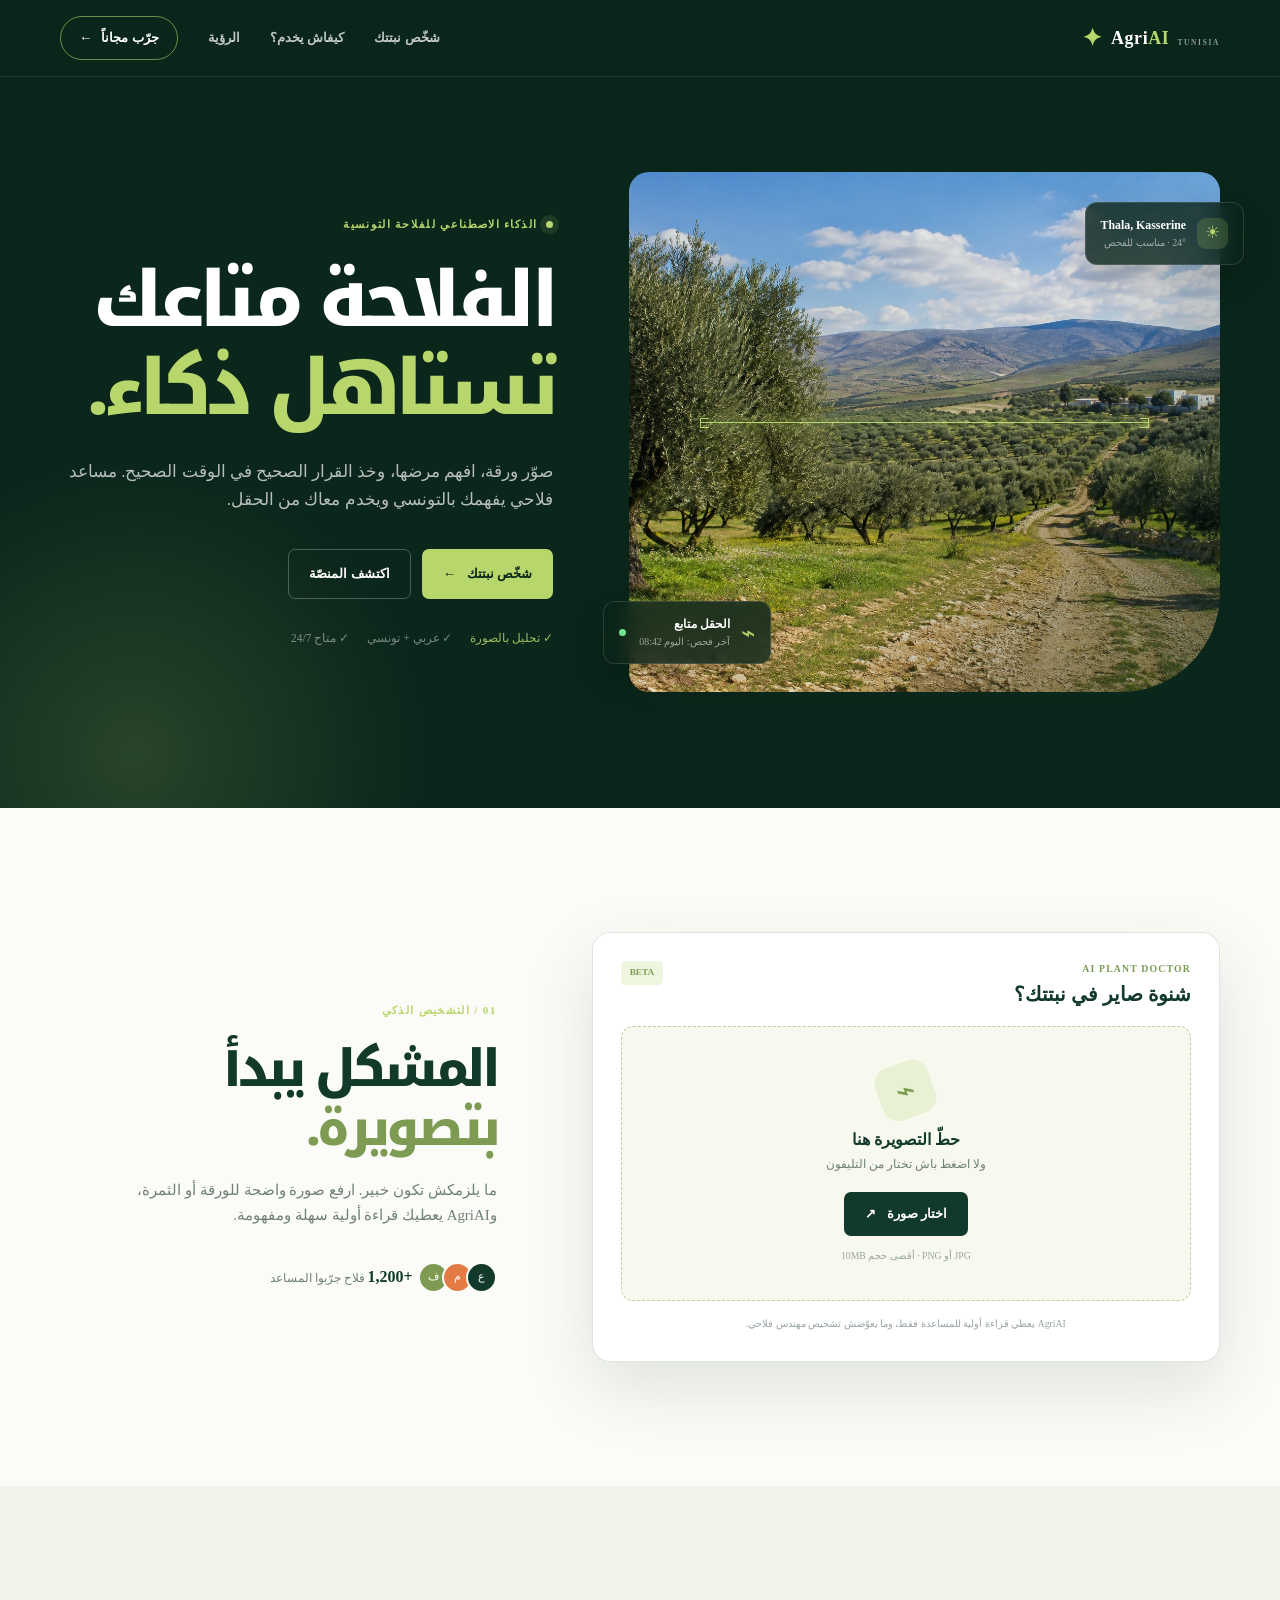
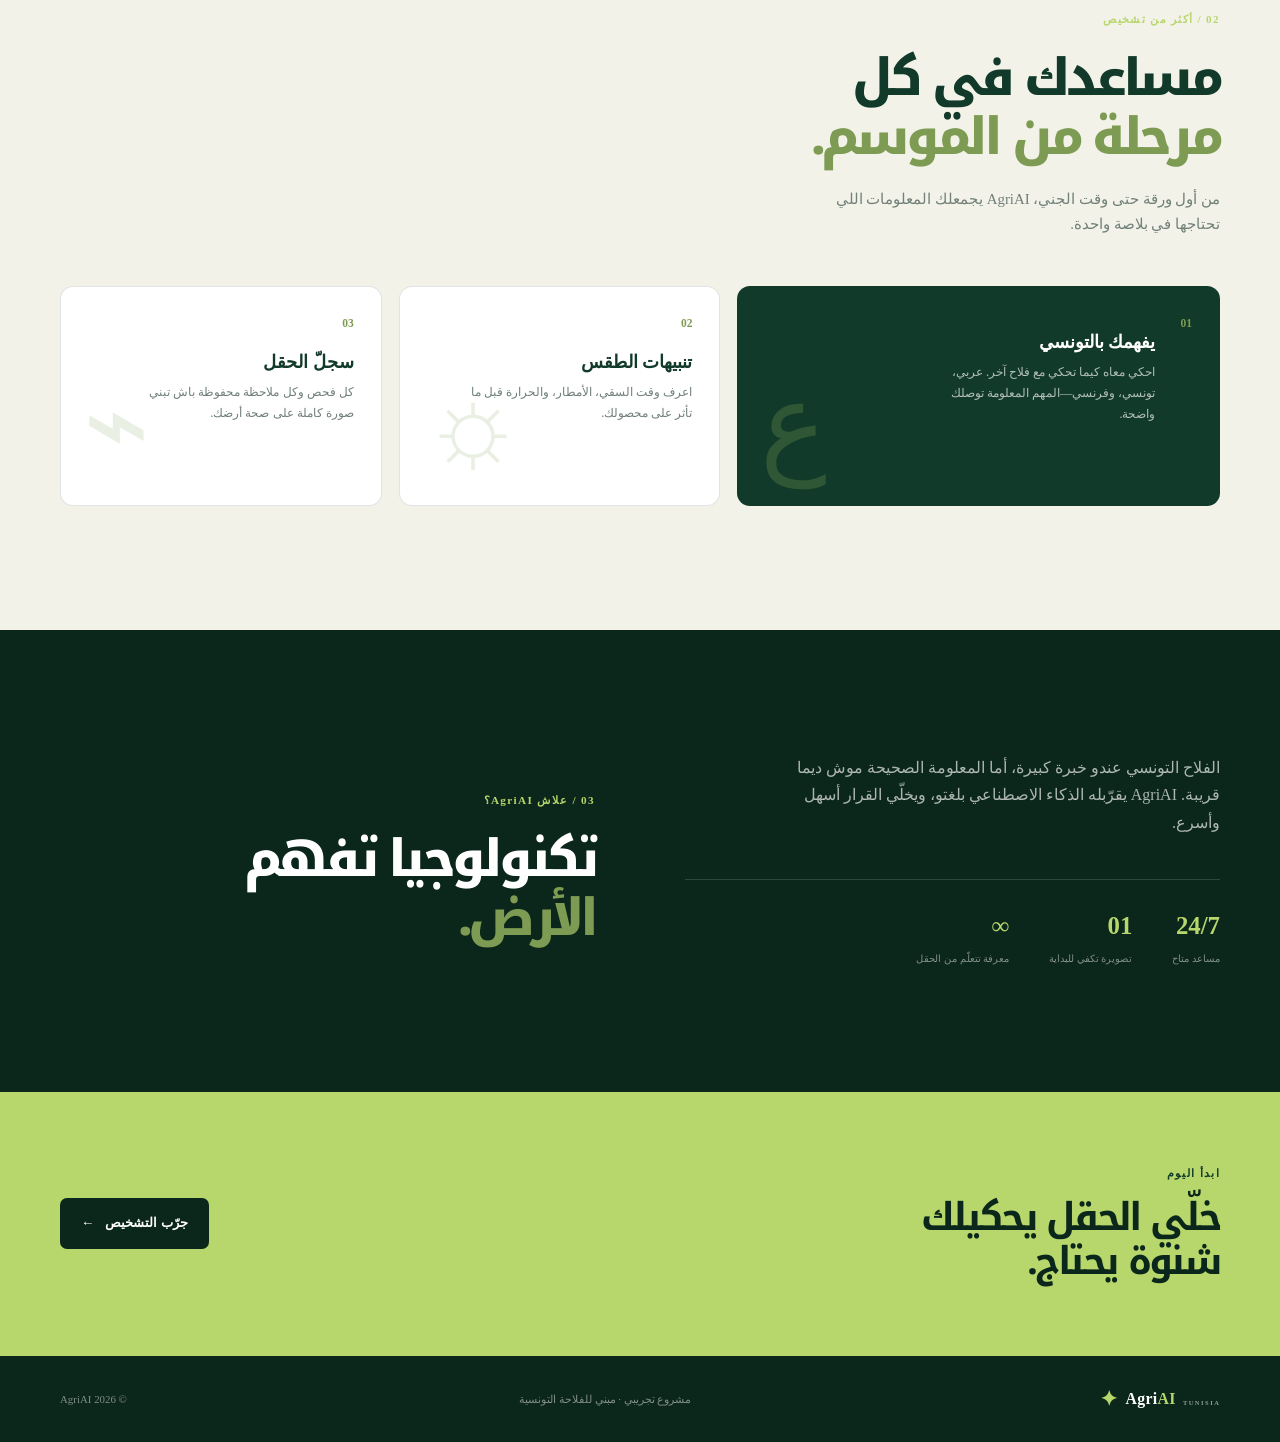
==== commit 9e04cd54: "Build AgriAI plant diagnosis MVP homepage" ====
--- a/index.html
+++ b/index.html
@@ -1,22 +1,65 @@
 <!DOCTYPE html>
-<html lang="fr">
+<html lang="ar" dir="rtl">
 <head>
   <meta charset="UTF-8">
   <meta name="viewport" content="width=device-width, initial-scale=1.0">
-  <meta name="description" content="THALA FARM — produits agricoles locaux de Thala, Kasserine, Tunisie.">
-  <title>THALA FARM | Le goût authentique de Thala</title>
+  <meta name="description" content="AgriAI Tunisia — مساعد فلاحي ذكي يشخّص أمراض النباتات من صورة.">
+  <title>AgriAI Tunisia | الفلاحة بذكاء</title>
+  <link rel="preconnect" href="https://fonts.googleapis.com">
+  <link rel="preconnect" href="https://fonts.gstatic.com" crossorigin>
+  <link href="https://fonts.googleapis.com/css2?family=DM+Sans:wght@400;500;600;700&family=Noto+Kufi+Arabic:wght@400;500;600;700;800&display=swap" rel="stylesheet">
   <link rel="stylesheet" href="style.css">
 </head>
 <body>
-  <header class="site-header"><nav class="navbar container" aria-label="Navigation principale"><a class="logo" href="#accueil"><span class="logo-mark">✦</span> THALA FARM</a><ul class="nav-links"><li><a href="#ferme">Notre histoire</a></li><li><a href="#produits">Produits</a></li><li><a href="#savoir-faire">Savoir-faire</a></li><li><a href="#galerie">Galerie</a></li><li><a class="nav-cta" href="#contact">Nous contacter</a></li></ul></nav></header>
+  <header class="site-header">
+    <nav class="navbar container" aria-label="التنقّل الرئيسي">
+      <a class="brand" href="#accueil"><span class="brand-mark">✦</span><span>Agri<span>AI</span></span><small>TUNISIA</small></a>
+      <div class="nav-links"><a href="#scanner">شخّص نبتتك</a><a href="#features">كيفاش يخدم؟</a><a href="#vision">الرؤية</a><a class="nav-cta" href="#scanner">جرّب مجاناً <span>←</span></a></div>
+      <button class="menu-toggle" aria-label="فتح القائمة">☰</button>
+    </nav>
+  </header>
+
   <main>
-    <section id="accueil" class="hero"><div class="container hero-content"><p class="eyebrow">Depuis Thala · Kasserine · Tunisie</p><h1>Le goût vrai,<br><span>racines profondes.</span></h1><p class="hero-copy">Nous mettons en lumière les richesses agricoles de Thala à travers des produits cultivés avec attention et fierté.</p><div class="hero-actions"><a class="btn" href="#produits">Découvrir nos produits <span>→</span></a><a class="btn btn-outline" href="#ferme">Notre histoire</a></div></div></section>
-    <section id="ferme" class="section"><div class="container story-grid"><div class="story-image"><img src="pexels-eva-bronzini-6086412.jpg" alt="Récolte et produits agricoles de Thala" loading="lazy"><div class="story-badge">AUTHENTIQUE<br>PAR NATURE</div></div><div class="story-copy"><p class="label">Notre histoire</p><h2>Une terre généreuse, un savoir-faire sincère.</h2><p>THALA FARM est une initiative locale dédiée à la valorisation des produits agricoles de Thala. Notre démarche est simple : respecter la terre, prendre soin de chaque récolte et partager le meilleur de notre région.</p><p>Des champs jusqu'à votre table, nous défendons une agriculture de proximité, fière de ses racines et tournée vers l'avenir.</p><div class="values"><div class="value"><span>01</span><h3>Terroir</h3><p>La richesse de Thala au cœur de nos produits.</p></div><div class="value"><span>02</span><h3>Exigence</h3><p>Une sélection attentive à chaque étape.</p></div><div class="value"><span>03</span><h3>Proximité</h3><p>Un lien direct avec nos clients et partenaires.</p></div></div></div></div></section>
-    <section id="produits" class="section products-section"><div class="container"><div class="section-heading center"><p class="label">La collection THALA FARM</p><h2>Des produits qui racontent notre région.</h2><p>Découvrez notre sélection de produits agricoles locaux, présentés avec transparence et passion.</p></div><div class="products-grid"><a href="Olive.html" class="product-card"><img src="Screenshot_20260905-134517.png" alt="Olives de Thala" loading="lazy"><div class="product-content"><span class="product-kicker">Récolte locale</span><h3>Olives</h3><p>Des olives cultivées avec soin dans les terres de Thala.</p><span class="card-link">Découvrir le produit →</span></div></a><a href="Ail.html" class="product-card"><img src="Screenshot_20260905-134508.png" alt="Ail de Thala" loading="lazy"><div class="product-content"><span class="product-kicker">Saveur du terroir</span><h3>Ail</h3><p>Un ail local au caractère généreux et authentique.</p><span class="card-link">Découvrir le produit →</span></div></a><a href="huile-olive.html" class="product-card"><img src="Screenshot_20260905-134459.png" alt="Huile d'olive de Thala" loading="lazy"><div class="product-content"><span class="product-kicker">L'essentiel</span><h3>Huile d'olive</h3><p>Une huile locale issue des oliviers de Thala.</p><span class="card-link">Découvrir le produit →</span></div></a><a href="pistaches.html" class="product-card"><img src="IMG_20260902_074306_311.jpg" alt="Pistaches de Thala" loading="lazy"><div class="product-content"><span class="product-kicker">Trésor local</span><h3>Pistaches</h3><p>Des pistaches cultivées dans la région de Thala.</p><span class="card-link">Découvrir le produit →</span></div></a></div></div></section>
-    <section id="savoir-faire" class="section process"><div class="container"><div class="section-heading"><p class="label">Notre engagement</p><h2>Du champ à la découverte.</h2><p>Une attention particulière portée à l'origine, au soin et à la qualité de chaque produit.</p></div><div class="process-grid"><div class="process-item"><span class="process-number">01</span><h3>Choisir notre terre</h3><p>Nous valorisons les cultures et les savoir-faire ancrés dans le terroir de Thala.</p></div><div class="process-item"><span class="process-number">02</span><h3>Prendre le temps</h3><p>Chaque récolte mérite de l'attention, du soin et une présentation à sa hauteur.</p></div><div class="process-item"><span class="process-number">03</span><h3>Partager le meilleur</h3><p>Nous créons un lien simple et direct avec celles et ceux qui aiment le local.</p></div></div></div></section>
-    <section id="galerie" class="section gallery-section"><div class="container"><div class="section-heading center"><p class="label">Dans les coulisses</p><h2>La vie de THALA FARM.</h2><p>Un aperçu de nos terres, de nos produits et de notre quotidien.</p></div><div class="gallery"><img src="hero.jpg" alt="Paysage de THALA FARM" loading="lazy"><img src="Screenshot_20260905-153445.png" alt="Agriculture de Thala" loading="lazy"><img src="Screenshot_20260905-153507.png" alt="Terres agricoles de Thala" loading="lazy"><img src="Screenshot_20260905-153727.png" alt="Produits agricoles" loading="lazy"><img src="Screenshot_20260905-153748.png" alt="Agriculture locale" loading="lazy"><img src="Screenshot_20260905-154042.png" alt="Ferme agricole" loading="lazy"><img src="Screenshot_20260905-154054.png" alt="Terres de Thala" loading="lazy"><img src="Screenshot_20260905-154111.png" alt="Production agricole" loading="lazy"><img src="Screenshot_20260905-154128.jpg" alt="Nature de Thala" loading="lazy"></div></div></section>
-    <section id="contact" class="contact-section"><div class="container contact-layout"><div><p class="label">Parlons terroir</p><h2>Une question ?<br>Un projet ?</h2><p>Pour en savoir plus sur nos produits ou échanger avec THALA FARM, écrivez-nous directement.</p><div class="contact-info"><span>📍 Thala, Kasserine, Tunisie</span><span>✦ Agriculture locale</span></div></div><a class="btn" href="https://wa.me/21620062790" target="_blank" rel="noopener">Écrire sur WhatsApp →</a></div></section>
+    <section id="accueil" class="hero">
+      <div class="hero-glow"></div>
+      <div class="container hero-grid">
+        <div class="hero-copy">
+          <div class="eyebrow"><span class="pulse-dot"></span> الذكاء الاصطناعي للفلاحة التونسية</div>
+          <h1>الفلاحة متاعك<br><em>تستاهل ذكاء.</em></h1>
+          <p>صوّر ورقة، افهم مرضها، وخذ القرار الصحيح في الوقت الصحيح. مساعد فلاحي يفهمك بالتونسي ويخدم معاك من الحقل.</p>
+          <div class="hero-actions"><a class="button button-primary" href="#scanner">شخّص نبتتك <span>←</span></a><a class="button button-ghost" href="#features">اكتشف المنصّة</a></div>
+          <div class="trust-row"><span>✓ تحليل بالصورة</span><span>✓ عربي + تونسي</span><span>✓ متاح 24/7</span></div>
+        </div>
+        <div class="hero-visual">
+          <div class="hero-image-wrap"><img src="hero.jpg" alt="أرض فلاحية تونسية وأشجار زيتون"><div class="scan-line"></div></div>
+          <div class="floating-card weather-card"><span class="weather-icon">☀</span><div><strong>Thala, Kasserine</strong><small>24° · مناسب للفحص</small></div></div>
+          <div class="floating-card status-card"><span class="status-icon">⌁</span><div><strong>الحقل متابع</strong><small>آخر فحص: اليوم 08:42</small></div><span class="status-live"></span></div>
+        </div>
+      </div>
+    </section>
+
+    <section id="scanner" class="scanner-section section">
+      <div class="container scanner-layout">
+        <div class="section-intro"><p class="kicker">01 / التشخيص الذكي</p><h2>المشكل يبدأ<br><span>بتصويرة.</span></h2><p>ما يلزمكش تكون خبير. ارفع صورة واضحة للورقة أو الثمرة، وAgriAI يعطيك قراءة أولية سهلة ومفهومة.</p><div class="mini-proof"><div class="avatar-stack"><span>ف</span><span>م</span><span>ع</span></div><p><strong>+1,200</strong> فلاح جرّبوا المساعد</p></div></div>
+        <div class="scanner-card" id="dropZone">
+          <div class="scanner-head"><div><span class="card-eyebrow">AI PLANT DOCTOR</span><h3>شنوة صاير في نبتتك؟</h3></div><span class="beta-pill">BETA</span></div>
+          <div class="upload-area" id="uploadArea"><input type="file" id="plantInput" accept="image/*" hidden><div class="upload-icon">⌁</div><h4>حطّ التصويرة هنا</h4><p>ولا اضغط باش تختار من التليفون</p><button class="button button-dark" id="chooseBtn">اختار صورة <span>↗</span></button><small>JPG أو PNG · أقصى حجم 10MB</small></div>
+          <div class="preview-area" id="previewArea" hidden><img id="previewImage" alt="صورة النبتة المختارة"><div class="preview-overlay"><span>الصورة جاهزة للتحليل</span><button id="analyzeBtn" class="button button-primary">حلّل الصورة <span>✦</span></button></div></div>
+          <div class="result-area" id="resultArea" hidden><div class="result-top"><span class="success-icon">✓</span><div><span class="card-eyebrow">نتيجة التحليل الأولي</span><h4>تبقّع ورق الزيتون</h4></div><span class="confidence">ثقة 89%</span></div><div class="confidence-bar"><span></span></div><p>التصويرة تبيّن علامات تشبه <strong>عين الطاووس</strong>. ينصح بفحص الأوراق القريبة ومراجعة مهندس فلاحي قبل استعمال أي علاج.</p><div class="result-actions"><button class="text-button" id="resetBtn">← جرّب صورة أخرى</button><a href="https://wa.me/21620062790" class="button button-dark" target="_blank" rel="noopener">اسأل مهندس فلاحي</a></div></div>
+          <p class="disclaimer">AgriAI يعطي قراءة أولية للمساعدة فقط، وما يعوّضش تشخيص مهندس فلاحي.</p>
+        </div>
+      </div>
+    </section>
+
+    <section id="features" class="features-section section">
+      <div class="container"><div class="section-heading"><p class="kicker">02 / أكثر من تشخيص</p><h2>مساعدك في كل<br><span>مرحلة من الموسم.</span></h2><p>من أول ورقة حتى وقت الجني، AgriAI يجمعلك المعلومات اللي تحتاجها في بلاصة واحدة.</p></div><div class="feature-grid"><article class="feature-card feature-main"><div class="feature-number">01</div><div><h3>يفهمك بالتونسي</h3><p>احكي معاه كيما تحكي مع فلاح آخر. عربي، تونسي، وفرنسي—المهم المعلومة توصلك واضحة.</p></div><span class="feature-symbol">ع</span></article><article class="feature-card"><div class="feature-number">02</div><h3>تنبيهات الطقس</h3><p>اعرف وقت السقي، الأمطار، والحرارة قبل ما تأثر على محصولك.</p><span class="feature-symbol">☼</span></article><article class="feature-card"><div class="feature-number">03</div><h3>سجلّ الحقل</h3><p>كل فحص وكل ملاحظة محفوظة باش تبني صورة كاملة على صحة أرضك.</p><span class="feature-symbol">⌁</span></article></div></div>
+    </section>
+
+    <section id="vision" class="vision-section section"><div class="container vision-grid"><div><p class="kicker">03 / علاش AgriAI؟</p><h2>تكنولوجيا تفهم<br><span>الأرض.</span></h2></div><div class="vision-copy"><p>الفلاح التونسي عندو خبرة كبيرة، أما المعلومة الصحيحة موش ديما قريبة. AgriAI يقرّبله الذكاء الاصطناعي بلغتو، ويخلّي القرار أسهل وأسرع.</p><div class="vision-stats"><div><strong>24/7</strong><span>مساعد متاح</span></div><div><strong>01</strong><span>تصويرة تكفي للبداية</span></div><div><strong>∞</strong><span>معرفة تتعلّم من الحقل</span></div></div></div></div></section>
+
+    <section class="cta-section"><div class="container cta-content"><div><p class="kicker">ابدأ اليوم</p><h2>خلّي الحقل يحكيلك<br>شنوة يحتاج.</h2></div><a class="button button-primary" href="#scanner">جرّب التشخيص <span>←</span></a></div></section>
   </main>
-  <footer><div class="container footer-layout"><span class="logo"><span class="logo-mark">✦</span> THALA FARM</span><span>© 2026 THALA FARM — Agriculture locale de Thala</span></div></footer>
+  <footer><div class="container footer-layout"><a class="brand" href="#accueil"><span class="brand-mark">✦</span><span>Agri<span>AI</span></span><small>TUNISIA</small></a><span>مشروع تجريبي · مبني للفلاحة التونسية</span><span>© 2026 AgriAI</span></div></footer>
+  <script src="app.js"></script>
 </body>
 </html>
--- a/style.css
+++ b/style.css
@@ -1,16 +1,4 @@
-@import url('https://fonts.googleapis.com/css2?family=DM+Sans:wght@400;500;600;700&family=Playfair+Display:wght@600;700;800&display=swap');
-:root{--forest:#183b2a;--forest-dark:#10291d;--olive:#71843b;--gold:#d7a84b;--cream:#f7f5ed;--paper:#fffdf8;--ink:#1e2a22;--muted:#68736a;--line:rgba(24,59,42,.12);--shadow:0 20px 50px rgba(20,48,33,.12)}
-*{margin:0;padding:0;box-sizing:border-box}html{scroll-behavior:smooth}body{font-family:'DM Sans',sans-serif;background:var(--cream);color:var(--ink);line-height:1.7}img{display:block;max-width:100%}a{color:inherit}.container{width:min(1120px,calc(100% - 40px));margin:0 auto}
-.site-header{position:fixed;inset:0 0 auto;z-index:10;background:rgba(16,41,29,.92);backdrop-filter:blur(16px);border-bottom:1px solid rgba(255,255,255,.1)}.navbar{min-height:76px;display:flex;align-items:center;justify-content:space-between;gap:30px}.logo{display:inline-flex;align-items:center;gap:10px;color:#fff;text-decoration:none;font-size:1rem;font-weight:700;letter-spacing:.13em}.logo-mark{color:var(--gold);font-size:1.45rem}.nav-links{display:flex;list-style:none;align-items:center;gap:28px}.nav-links a{color:rgba(255,255,255,.82);text-decoration:none;font-size:.86rem;font-weight:600;transition:color .2s}.nav-links a:hover{color:var(--gold)}.nav-cta{border:1px solid rgba(215,168,75,.65);border-radius:99px;padding:9px 17px;color:#fff!important}
-.hero{min-height:760px;padding:170px 0 110px;display:flex;align-items:center;color:#fff;background:linear-gradient(90deg,rgba(9,29,19,.86) 0%,rgba(9,29,19,.52) 55%,rgba(9,29,19,.16) 100%),url('hero.jpg') center/cover}.hero-content{max-width:680px}.eyebrow{color:var(--gold);text-transform:uppercase;letter-spacing:.2em;font-size:.75rem;font-weight:700}.hero h1{margin:18px 0 20px;font:800 clamp(3.3rem,8vw,6.8rem)/.98 'Playfair Display',serif;letter-spacing:-.045em}.hero h1 span{color:var(--gold)}.hero-copy{max-width:530px;color:rgba(255,255,255,.82);font-size:1.15rem}.hero-actions{margin-top:34px;display:flex;flex-wrap:wrap;gap:12px}.btn{display:inline-flex;align-items:center;justify-content:center;gap:8px;padding:13px 21px;border:1px solid transparent;border-radius:6px;background:var(--gold);color:var(--forest-dark);text-decoration:none;font-weight:700;font-size:.88rem;transition:transform .2s,background .2s,box-shadow .2s}.btn:hover{transform:translateY(-2px);background:#e5b960;box-shadow:0 10px 20px rgba(0,0,0,.14)}.btn-outline{background:transparent;border-color:rgba(255,255,255,.5);color:#fff}.btn-outline:hover{background:#fff;color:var(--forest)}.btn-whatsapp{background:#25a95b;color:#fff}.btn-whatsapp:hover{background:#1d914d}
-.section{padding:110px 0}.section-heading{max-width:700px;margin-bottom:48px}.section-heading.center{margin-left:auto;margin-right:auto;text-align:center}.section h2{color:var(--forest);font:700 clamp(2rem,4vw,3.2rem)/1.1 'Playfair Display',serif;letter-spacing:-.03em}.section-heading p,.intro{color:var(--muted);margin-top:15px}.label{color:var(--olive);text-transform:uppercase;letter-spacing:.16em;font-size:.72rem;font-weight:700;margin-bottom:12px}
-.story-grid{display:grid;grid-template-columns:1.05fr .95fr;gap:80px;align-items:center}.story-image{position:relative}.story-image img{width:100%;height:480px;object-fit:cover;border-radius:6px;box-shadow:var(--shadow)}.story-badge{position:absolute;right:-22px;bottom:28px;width:132px;height:132px;display:grid;place-items:center;text-align:center;padding:15px;border-radius:50%;background:var(--gold);color:var(--forest-dark);font-size:.76rem;font-weight:700;line-height:1.3}.story-copy p{color:var(--muted);margin:18px 0}.values{display:grid;grid-template-columns:repeat(3,1fr);gap:18px;margin-top:34px}.value{padding:20px 0;border-top:1px solid var(--line)}.value span{color:var(--gold);font-size:1.5rem}.value h3{margin:4px 0 3px;color:var(--forest);font-size:.96rem}.value p{margin:0;font-size:.82rem}
-.products-section{background:var(--paper)}.products-grid{display:grid;grid-template-columns:repeat(4,1fr);gap:18px}.product-card{overflow:hidden;background:#fff;border:1px solid var(--line);border-radius:6px;text-decoration:none;transition:transform .25s,box-shadow .25s}.product-card:hover{transform:translateY(-7px);box-shadow:var(--shadow)}.product-card img{width:100%;height:245px;object-fit:cover}.product-content{padding:21px}.product-kicker{color:var(--olive);font-size:.7rem;font-weight:700;letter-spacing:.13em;text-transform:uppercase}.product-content h3{margin:6px 0;color:var(--forest);font:700 1.35rem 'Playfair Display',serif}.product-content p{color:var(--muted);font-size:.86rem}.card-link{display:inline-block;margin-top:15px;color:var(--olive);font-size:.8rem;font-weight:700}
-.process{background:var(--forest);color:#fff}.process h2{color:#fff}.process .section-heading p{color:rgba(255,255,255,.68)}.process-grid{display:grid;grid-template-columns:repeat(3,1fr);gap:30px}.process-item{padding-top:22px;border-top:1px solid rgba(255,255,255,.25)}.process-number{color:var(--gold);font:700 2.2rem 'Playfair Display',serif}.process-item h3{margin:10px 0 8px;font-size:1.1rem}.process-item p{color:rgba(255,255,255,.68);font-size:.9rem}
-.gallery-section{background:var(--cream)}.gallery{display:grid;grid-template-columns:repeat(4,1fr);gap:12px}.gallery img{width:100%;height:230px;object-fit:cover;border-radius:4px;transition:transform .25s,filter .25s}.gallery img:hover{transform:scale(1.025);filter:saturate(1.1)}.gallery img:first-child{grid-column:span 2;grid-row:span 2;height:472px}
-.contact-section{padding:78px 0;background:var(--gold);color:var(--forest-dark)}.contact-layout{display:flex;align-items:center;justify-content:space-between;gap:40px}.contact-section h2{color:var(--forest-dark)}.contact-section p{max-width:560px;margin-top:12px}.contact-section .btn{background:var(--forest);color:#fff}.contact-info{display:flex;flex-wrap:wrap;gap:14px 28px;margin-top:20px;font-size:.9rem;font-weight:600}footer{padding:28px 0;background:var(--forest-dark);color:rgba(255,255,255,.6);font-size:.78rem}.footer-layout{display:flex;justify-content:space-between;gap:20px}
-.product-page{min-height:calc(100vh - 150px);padding:150px 0 90px;background:radial-gradient(circle at 80% 20%,rgba(215,168,75,.13),transparent 30%),var(--cream)}.product-container{display:grid;grid-template-columns:1fr 1fr;gap:78px;align-items:center}.product-image img{width:100%;height:550px;object-fit:cover;border-radius:6px;box-shadow:var(--shadow)}.product-info h1{margin:12px 0 20px;color:var(--forest);font:700 clamp(2.3rem,5vw,4rem)/1.1 'Playfair Display',serif;letter-spacing:-.035em}.product-description,.thank-you{color:var(--muted);margin-bottom:15px}.product-description{font-size:1.08rem}.qr-section{display:flex;align-items:center;gap:16px;margin:30px 0;padding:18px;border:1px solid var(--line);background:rgba(255,255,255,.48);border-radius:6px}.qr-section h2{color:var(--forest);font-size:1rem}.qr-section p{color:var(--muted);font-size:.8rem;margin-top:3px}.qr-code{width:92px;height:92px;padding:5px;background:#fff;border-radius:4px;order:2}.product-actions{display:flex;flex-wrap:wrap;gap:10px}
-@media(max-width:900px){.products-grid{grid-template-columns:repeat(2,1fr)}.story-grid,.product-container{gap:42px}.gallery{grid-template-columns:repeat(3,1fr)}}
-@media(max-width:700px){.container{width:min(100% - 28px,560px)}.site-header{position:absolute}.navbar{min-height:68px;align-items:flex-start;padding:16px 0;flex-direction:column;gap:11px}.nav-links{gap:13px 18px;flex-wrap:wrap}.nav-links a{font-size:.75rem}.nav-cta{display:none}.hero{min-height:700px;padding:135px 0 80px}.hero h1{font-size:clamp(3rem,16vw,5rem)}.hero-copy{font-size:1rem}.section{padding:78px 0}.story-grid,.product-container{grid-template-columns:1fr}.story-image img,.product-image img{height:360px}.story-badge{right:8px;bottom:18px;width:105px;height:105px;font-size:.68rem}.values,.process-grid{grid-template-columns:1fr;gap:10px}.products-grid{grid-template-columns:1fr 1fr;gap:10px}.product-card img{height:180px}.product-content{padding:15px}.product-content h3{font-size:1.1rem}.gallery{grid-template-columns:1fr 1fr;gap:8px}.gallery img,.gallery img:first-child{height:165px}.gallery img:first-child{grid-column:span 2;grid-row:span 1}.contact-layout,.footer-layout{align-items:flex-start;flex-direction:column}.product-page{padding-top:140px}}@media(max-width:420px){.products-grid{grid-template-columns:1fr}.product-card img{height:220px}}
-
-.product-actions .btn-outline{border-color:var(--line);color:var(--forest);background:transparent}.product-actions .btn-outline:hover{background:var(--forest);color:#fff}
+@import url('https://fonts.googleapis.com/css2?family=DM+Sans:wght@400;500;600;700&family=Noto+Kufi+Arabic:wght@400;500;600;700;800&display=swap');
+:root{--ink:#17251d;--forest:#123a2a;--deep:#0b261b;--olive:#7d9b52;--lime:#b7d66b;--sand:#f3f2e9;--paper:#fbfcf7;--orange:#e47b45;--muted:#708078;--line:rgba(18,58,42,.13);--shadow:0 26px 70px rgba(15,53,35,.12);--ease:cubic-bezier(.23,1,.32,1)}
+*{box-sizing:border-box;margin:0;padding:0}html{scroll-behavior:smooth}body{background:var(--sand);color:var(--ink);font-family:'DM Sans','Noto Kufi Arabic',sans-serif;line-height:1.7}body,button{font-family:inherit}a{color:inherit;text-decoration:none}img{display:block;max-width:100%}.container{width:min(1160px,calc(100% - 48px));margin-inline:auto}.site-header{position:fixed;inset:0 0 auto;z-index:20;background:rgba(11,38,27,.88);backdrop-filter:blur(18px);border-bottom:1px solid rgba(255,255,255,.09)}.navbar{min-height:76px;display:flex;align-items:center;justify-content:space-between;gap:26px}.brand{display:inline-flex;align-items:center;gap:8px;color:#fff;font-weight:800;letter-spacing:.04em;direction:ltr}.brand>span:not(.brand-mark){font-size:1.12rem}.brand>span span{color:var(--lime)}.brand small{color:rgba(255,255,255,.55);font-size:.46rem;letter-spacing:.23em;align-self:flex-end;margin-bottom:4px}.brand-mark{color:var(--lime);font-size:1.5rem;line-height:1}.nav-links{display:flex;align-items:center;gap:30px}.nav-links a{color:rgba(255,255,255,.74);font-size:.84rem;font-weight:600;transition:color .18s}.nav-links a:hover{color:var(--lime)}.nav-cta{display:inline-flex;gap:9px;align-items:center;padding:10px 18px;border:1px solid rgba(183,214,107,.58);border-radius:99px;color:#fff!important}.menu-toggle{display:none;background:none;border:0;color:#fff;font-size:1.5rem}.hero{position:relative;overflow:hidden;min-height:790px;background:var(--deep);color:#fff;padding:172px 0 116px}.hero-glow{position:absolute;inset:auto auto -260px -180px;width:630px;height:630px;border-radius:50%;background:radial-gradient(circle,rgba(183,214,107,.17),transparent 65%)}.hero-grid{position:relative;z-index:1;display:grid;grid-template-columns:.91fr 1.09fr;align-items:center;gap:76px;direction:ltr}.hero-copy{direction:rtl;text-align:right}.eyebrow,.kicker{color:var(--lime);font-size:.7rem;font-weight:700;letter-spacing:.12em}.eyebrow{display:flex;justify-content:flex-start;align-items:center;gap:9px}.pulse-dot{width:7px;height:7px;background:var(--lime);border-radius:50%;box-shadow:0 0 0 6px rgba(183,214,107,.12)}h1,h2,h3,h4{line-height:1.15}.hero h1{font-family:'Noto Kufi Arabic',sans-serif;font-size:clamp(3rem,6vw,6rem);font-weight:800;letter-spacing:-.07em;margin:23px 0 24px}.hero h1 em{color:var(--lime);font-style:normal}.hero-copy>p{max-width:510px;color:rgba(255,255,255,.7);font-size:1.05rem}.hero-actions{display:flex;gap:11px;margin-top:34px;flex-wrap:wrap}.button{display:inline-flex;align-items:center;justify-content:center;gap:11px;border:1px solid transparent;border-radius:7px;padding:13px 20px;font-size:.83rem;font-weight:700;cursor:pointer;transition:transform .18s var(--ease),background .18s var(--ease),box-shadow .18s var(--ease)}.button:active{transform:scale(.97)}.button-primary{background:var(--lime);color:var(--deep)}.button-primary:hover{background:#c8e77f;box-shadow:0 12px 25px rgba(183,214,107,.2);transform:translateY(-2px)}.button-ghost{border-color:rgba(255,255,255,.25);color:#fff}.button-ghost:hover{background:#fff;color:var(--deep)}.button-dark{background:var(--forest);color:#fff}.button-dark:hover{background:#1a4e38}.trust-row{display:flex;gap:18px;flex-wrap:wrap;margin-top:30px;color:rgba(255,255,255,.45);font-size:.72rem}.trust-row span:first-child{color:rgba(183,214,107,.85)}.hero-visual{position:relative;direction:ltr}.hero-image-wrap{position:relative;overflow:hidden;height:520px;border-radius:20px 20px 100px 20px;background:#1a3b29;box-shadow:var(--shadow)}.hero-image-wrap:after{position:absolute;content:'';inset:0;background:linear-gradient(135deg,rgba(18,58,42,.15),rgba(11,38,27,.06) 55%,rgba(11,38,27,.55))}.hero-image-wrap img{width:100%;height:100%;object-fit:cover;filter:saturate(.9) contrast(1.05)}.scan-line{position:absolute;z-index:2;left:12%;right:12%;top:48%;height:1px;background:var(--lime);box-shadow:0 0 15px 2px rgba(183,214,107,.7)}.scan-line:before,.scan-line:after{content:'';position:absolute;width:8px;height:8px;border:1px solid var(--lime);top:-4px}.scan-line:before{left:0;border-right:0}.scan-line:after{right:0;border-left:0}.floating-card{position:absolute;z-index:3;display:flex;align-items:center;gap:11px;padding:12px 15px;border:1px solid rgba(255,255,255,.13);border-radius:12px;background:rgba(10,36,25,.8);backdrop-filter:blur(12px);color:#fff;box-shadow:0 15px 34px rgba(0,0,0,.2);direction:rtl}.floating-card strong,.floating-card small{display:block}.floating-card strong{font-size:.74rem}.floating-card small{color:rgba(255,255,255,.55);font-size:.62rem}.weather-card{top:30px;right:-24px}.weather-icon{display:grid;place-items:center;width:31px;height:31px;border-radius:9px;background:rgba(183,214,107,.18);color:var(--lime);font-size:1.05rem}.status-card{bottom:28px;left:-26px}.status-icon{font-size:1.5rem;color:var(--lime);line-height:1}.status-live{width:7px;height:7px;border-radius:50%;background:#6ee28d;margin-right:2px}.section{padding:124px 0}.scanner-section{background:var(--paper)}.scanner-layout{display:grid;grid-template-columns:.82fr 1.18fr;align-items:center;gap:95px;direction:ltr}.section-intro,.scanner-card{direction:rtl}.section-intro h2,.section-heading h2,.vision-section h2{margin:20px 0;font-family:'Noto Kufi Arabic',sans-serif;font-size:clamp(2.4rem,4vw,4.2rem);font-weight:800;letter-spacing:-.08em;color:var(--forest)}.section-intro h2 span,.section-heading h2 span,.vision-section h2 span{color:var(--olive)}.section-intro>p:not(.kicker),.section-heading>p:not(.kicker){color:var(--muted);max-width:410px;font-size:.93rem}.mini-proof{display:flex;align-items:center;gap:12px;margin-top:33px}.mini-proof p{color:var(--muted);font-size:.75rem}.mini-proof strong{color:var(--forest);font-size:1rem}.avatar-stack{display:flex;direction:ltr}.avatar-stack span{display:grid;place-items:center;width:31px;height:31px;margin-left:-7px;border:2px solid var(--paper);border-radius:50%;background:var(--olive);color:#fff;font-size:.66rem}.avatar-stack span:nth-child(2){background:var(--orange)}.avatar-stack span:nth-child(3){background:var(--forest)}.scanner-card{padding:28px;border:1px solid var(--line);border-radius:18px;background:#fff;box-shadow:var(--shadow)}.scanner-head{display:flex;align-items:flex-start;justify-content:space-between;margin-bottom:20px}.card-eyebrow{display:block;color:var(--olive);font-size:.61rem;font-weight:700;letter-spacing:.12em}.scanner-head h3{margin-top:5px;color:var(--forest);font-size:1.25rem}.beta-pill{padding:4px 9px;border-radius:5px;background:#eff6df;color:var(--olive);font-size:.58rem;font-weight:700}.upload-area{padding:36px 20px;border:1.5px dashed rgba(125,155,82,.45);border-radius:12px;background:#f7f9ef;text-align:center;transition:background .2s,border-color .2s}.upload-area.dragging{background:#edf5d9;border-color:var(--olive)}.upload-icon{display:grid;place-items:center;width:55px;height:55px;margin:0 auto 13px;border-radius:16px;background:#e9f1d4;color:var(--olive);font-size:2rem;transform:rotate(-20deg)}.upload-area h4{color:var(--forest);font-size:1rem}.upload-area p{margin:5px 0 17px;color:var(--muted);font-size:.76rem}.upload-area small{display:block;margin-top:12px;color:#99a59b;font-size:.61rem}.preview-area{position:relative;overflow:hidden;border-radius:12px;min-height:260px;background:#173c29}.preview-area img{width:100%;height:310px;object-fit:cover}.preview-overlay{position:absolute;inset:auto 0 0;display:flex;align-items:center;justify-content:space-between;padding:20px;background:linear-gradient(transparent,rgba(10,36,25,.9));color:#fff;font-size:.74rem}.result-area{padding:20px;border:1px solid #d9e8b9;border-radius:12px;background:#f7faef}.result-top{display:flex;align-items:center;gap:12px}.success-icon{display:grid;place-items:center;width:36px;height:36px;border-radius:50%;background:#dceec0;color:var(--forest);font-weight:800}.result-top h4{margin-top:4px;color:var(--forest);font-size:1rem}.confidence{margin-right:auto;padding:5px 8px;background:#e9f1d4;color:var(--olive);border-radius:5px;font-size:.65rem;font-weight:700}.confidence-bar{height:5px;margin:17px 0 13px;border-radius:9px;background:#dfebcf}.confidence-bar span{display:block;width:89%;height:100%;border-radius:9px;background:var(--olive)}.result-area>p{color:var(--muted);font-size:.78rem}.result-area strong{color:var(--forest)}.result-actions{display:flex;justify-content:space-between;align-items:center;gap:12px;margin-top:19px}.text-button{border:0;background:transparent;color:var(--olive);font-size:.71rem;font-weight:700;cursor:pointer}.disclaimer{margin-top:15px;color:#9aa79c;font-size:.61rem;text-align:center}.features-section{background:var(--sand)}.section-heading{max-width:530px;margin-bottom:49px}.feature-grid{display:grid;grid-template-columns:1.5fr 1fr 1fr;gap:17px}.feature-card{position:relative;min-height:220px;padding:27px;border:1px solid var(--line);border-radius:13px;background:#fff;overflow:hidden}.feature-main{display:flex;gap:25px;background:var(--forest);color:#fff}.feature-number{color:var(--olive);font-size:.72rem;font-weight:700}.feature-card h3{margin:18px 0 10px;color:var(--forest);font-size:1.1rem}.feature-main h3{color:#fff}.feature-card p{max-width:230px;color:var(--muted);font-size:.77rem}.feature-main p{color:rgba(255,255,255,.67)}.feature-symbol{position:absolute;left:22px;bottom:-14px;color:rgba(125,155,82,.16);font-size:7rem;font-family:serif}.feature-main .feature-symbol{color:rgba(183,214,107,.18)}.vision-section{background:var(--deep);color:#fff}.vision-grid{display:grid;grid-template-columns:1fr 1fr;gap:90px;align-items:end;direction:ltr}.vision-grid>div{direction:rtl}.vision-section h2{color:#fff}.vision-copy>p{color:rgba(255,255,255,.66);font-size:1rem;max-width:460px}.vision-stats{display:flex;gap:40px;margin-top:43px;padding-top:25px;border-top:1px solid rgba(255,255,255,.15)}.vision-stats strong,.vision-stats span{display:block}.vision-stats strong{color:var(--lime);font-size:1.55rem}.vision-stats span{margin-top:3px;color:rgba(255,255,255,.48);font-size:.65rem}.cta-section{padding:72px 0;background:var(--lime)}.cta-content{display:flex;align-items:center;justify-content:space-between;gap:35px}.cta-section h2{margin-top:13px;color:var(--deep);font-family:'Noto Kufi Arabic',sans-serif;font-size:clamp(1.8rem,3vw,3rem);letter-spacing:-.07em}.cta-section .kicker{color:var(--forest)}.cta-section .button-primary{background:var(--deep);color:#fff}.cta-section .button-primary:hover{background:var(--forest)}footer{padding:28px 0;background:var(--deep);color:rgba(255,255,255,.48);font-size:.68rem}.footer-layout{display:flex;align-items:center;justify-content:space-between;gap:20px}.footer-layout .brand{transform:scale(.88);transform-origin:right center}
+@media(max-width:900px){.hero-grid,.scanner-layout,.vision-grid{grid-template-columns:1fr;gap:50px}.hero{padding-top:135px}.hero-copy{max-width:650px}.hero-visual{max-width:680px;width:100%;margin:auto}.scanner-layout{gap:50px}.feature-grid{grid-template-columns:1fr 1fr}.feature-main{grid-column:span 2}.vision-grid{gap:35px}.vision-stats{margin-top:28px}}@media(max-width:680px){.container{width:min(100% - 30px,560px)}.site-header{position:absolute}.navbar{min-height:68px}.nav-links{display:none}.menu-toggle{display:block}.hero{min-height:auto;padding:125px 0 80px}.hero h1{font-size:clamp(2.65rem,13vw,4.3rem)}.hero-copy>p{font-size:.9rem}.hero-image-wrap{height:390px;border-radius:15px 15px 70px 15px}.weather-card{right:-5px;top:15px}.status-card{left:-5px;bottom:16px}.section{padding:82px 0}.scanner-card{padding:18px}.section-intro h2,.section-heading h2,.vision-section h2{font-size:2.5rem}.feature-grid{grid-template-columns:1fr}.feature-main{grid-column:auto;min-height:190px}.feature-card{min-height:180px}.vision-stats{gap:20px;justify-content:space-between}.cta-content,.footer-layout{align-items:flex-start;flex-direction:column}.cta-section{padding:55px 0}.footer-layout{gap:10px}.footer-layout .brand{transform-origin:right}}@media(prefers-reduced-motion:reduce){html{scroll-behavior:auto}.button{transition:none}}
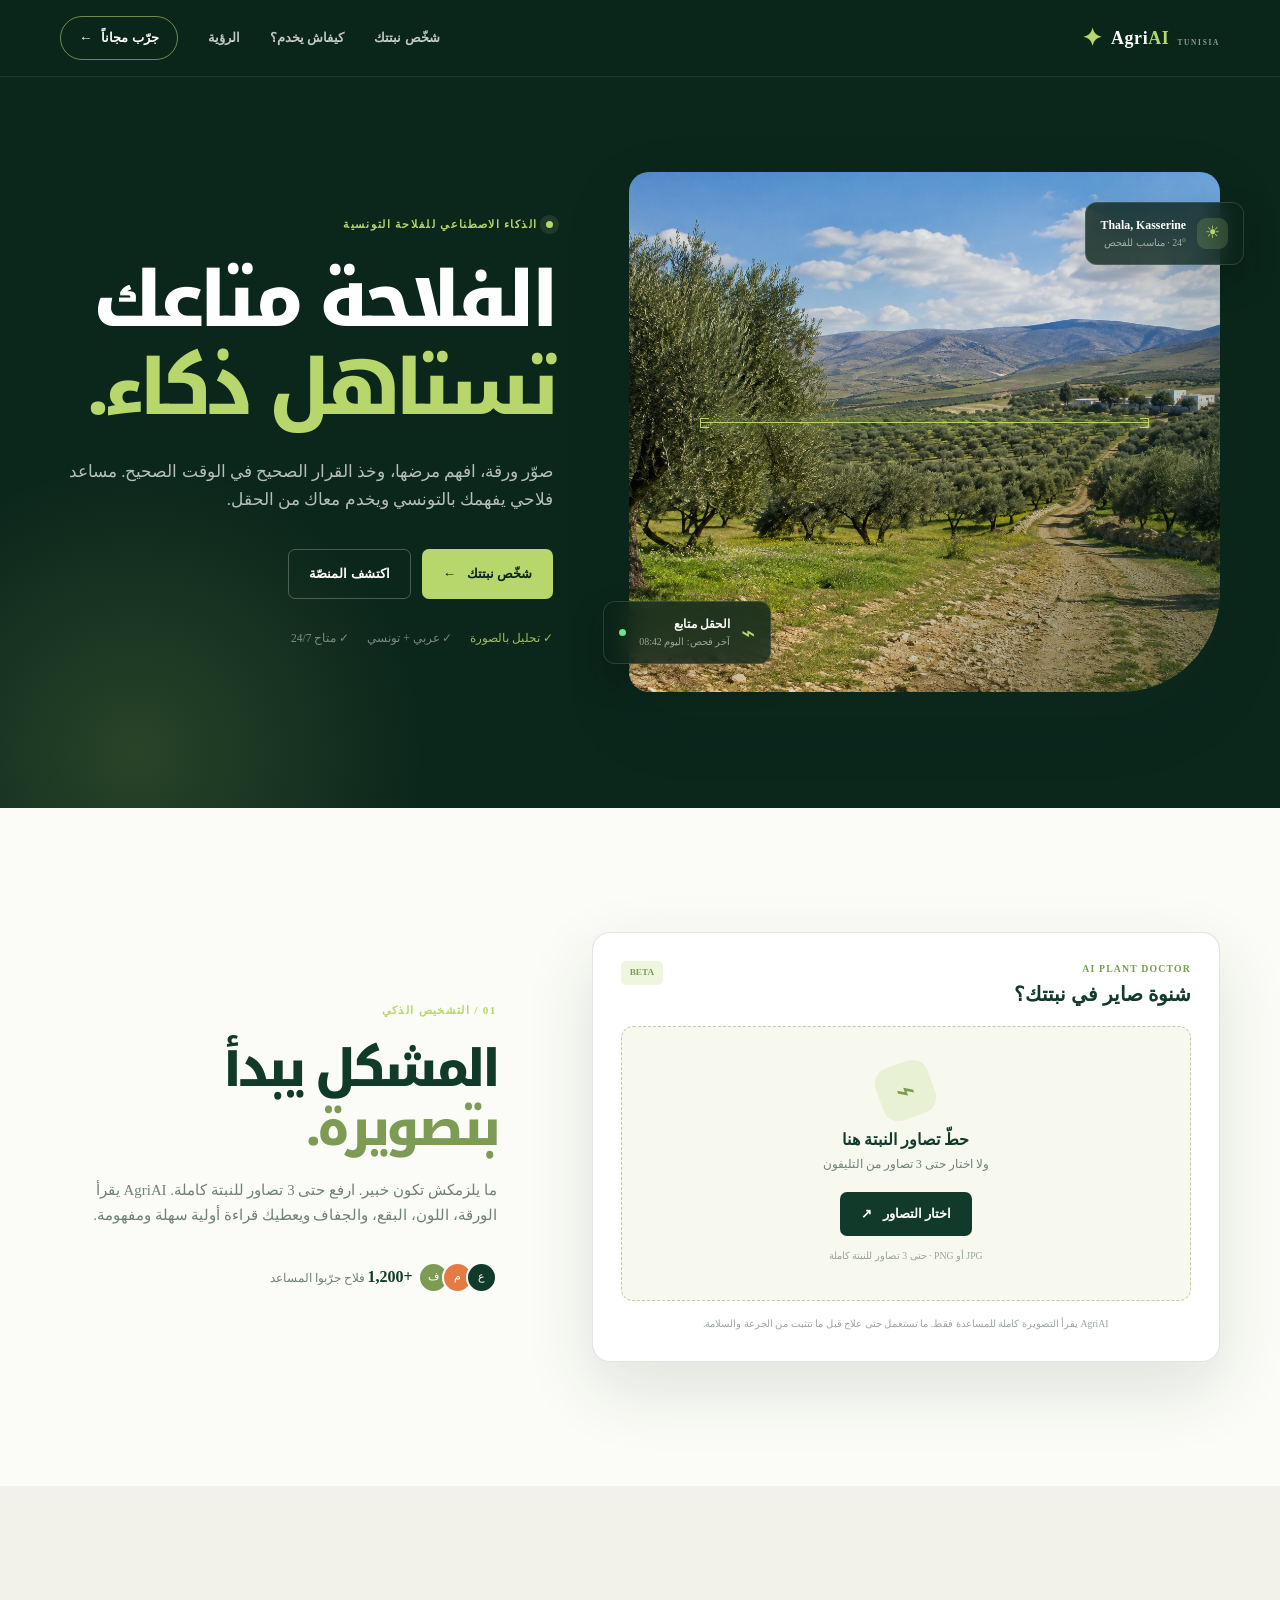
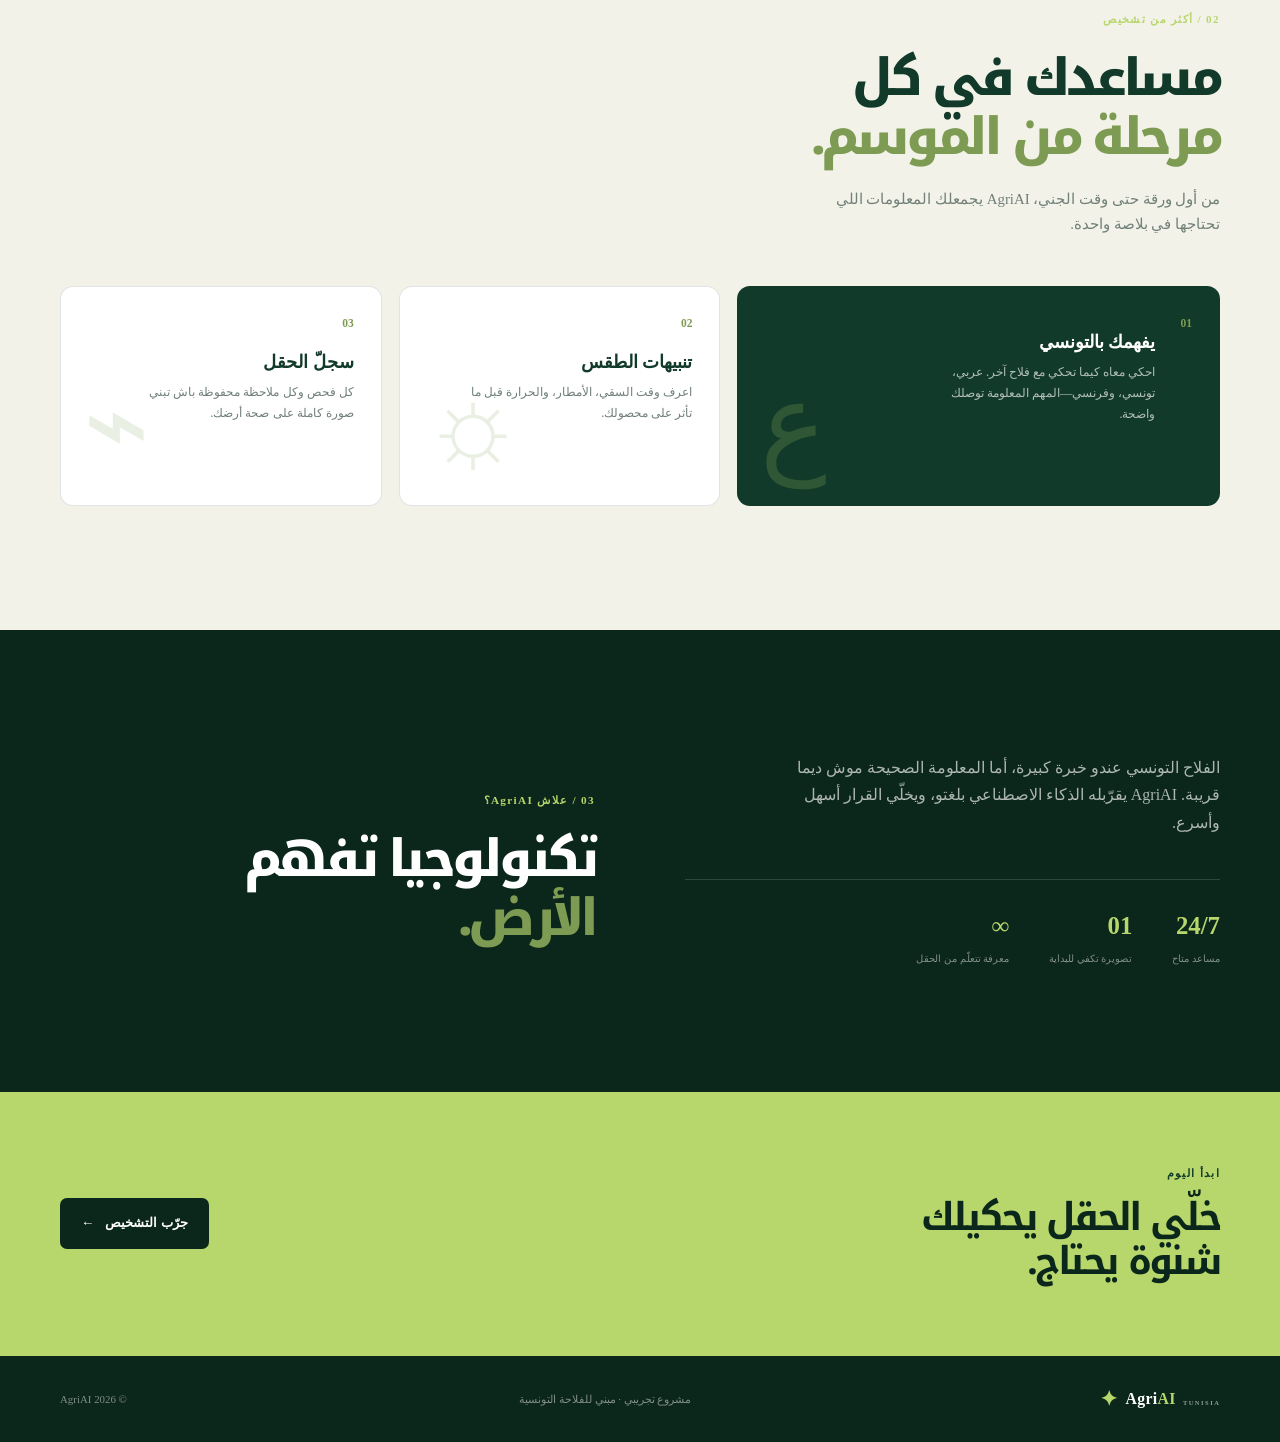
==== commit f7c6366d: "Improve plant analysis with multi-image health scan" ====
--- a/index.html
+++ b/index.html
@@ -40,13 +40,13 @@
 
     <section id="scanner" class="scanner-section section">
       <div class="container scanner-layout">
-        <div class="section-intro"><p class="kicker">01 / التشخيص الذكي</p><h2>المشكل يبدأ<br><span>بتصويرة.</span></h2><p>ما يلزمكش تكون خبير. ارفع صورة واضحة للورقة أو الثمرة، وAgriAI يعطيك قراءة أولية سهلة ومفهومة.</p><div class="mini-proof"><div class="avatar-stack"><span>ف</span><span>م</span><span>ع</span></div><p><strong>+1,200</strong> فلاح جرّبوا المساعد</p></div></div>
+        <div class="section-intro"><p class="kicker">01 / التشخيص الذكي</p><h2>المشكل يبدأ<br><span>بتصويرة.</span></h2><p>ما يلزمكش تكون خبير. ارفع حتى 3 تصاور للنبتة كاملة. AgriAI يقرأ الورقة، اللون، البقع، والجفاف ويعطيك قراءة أولية سهلة ومفهومة.</p><div class="mini-proof"><div class="avatar-stack"><span>ف</span><span>م</span><span>ع</span></div><p><strong>+1,200</strong> فلاح جرّبوا المساعد</p></div></div>
         <div class="scanner-card" id="dropZone">
           <div class="scanner-head"><div><span class="card-eyebrow">AI PLANT DOCTOR</span><h3>شنوة صاير في نبتتك؟</h3></div><span class="beta-pill">BETA</span></div>
-          <div class="upload-area" id="uploadArea"><input type="file" id="plantInput" accept="image/*" hidden><div class="upload-icon">⌁</div><h4>حطّ التصويرة هنا</h4><p>ولا اضغط باش تختار من التليفون</p><button class="button button-dark" id="chooseBtn">اختار صورة <span>↗</span></button><small>JPG أو PNG · أقصى حجم 10MB</small></div>
-          <div class="preview-area" id="previewArea" hidden><img id="previewImage" alt="صورة النبتة المختارة"><div class="preview-overlay"><span>الصورة جاهزة للتحليل</span><button id="analyzeBtn" class="button button-primary">حلّل الصورة <span>✦</span></button></div></div>
-          <div class="result-area" id="resultArea" hidden><div class="result-top"><span class="success-icon">✓</span><div><span class="card-eyebrow">نتيجة التحليل الأولي</span><h4>تبقّع ورق الزيتون</h4></div><span class="confidence">ثقة 89%</span></div><div class="confidence-bar"><span></span></div><p>التصويرة تبيّن علامات تشبه <strong>عين الطاووس</strong>. ينصح بفحص الأوراق القريبة ومراجعة مهندس فلاحي قبل استعمال أي علاج.</p><div class="result-actions"><button class="text-button" id="resetBtn">← جرّب صورة أخرى</button><a href="https://wa.me/21620062790" class="button button-dark" target="_blank" rel="noopener">اسأل مهندس فلاحي</a></div></div>
-          <p class="disclaimer">AgriAI يعطي قراءة أولية للمساعدة فقط، وما يعوّضش تشخيص مهندس فلاحي.</p>
+          <div class="upload-area" id="uploadArea"><input type="file" id="plantInput" accept="image/*" multiple hidden><div class="upload-icon">⌁</div><h4>حطّ تصاور النبتة هنا</h4><p>ولا اختار حتى 3 تصاور من التليفون</p><button class="button button-dark" id="chooseBtn">اختار التصاور <span>↗</span></button><small>JPG أو PNG · حتى 3 تصاور للنبتة كاملة</small></div>
+          <div class="preview-area" id="previewArea" hidden><div class="preview-grid" id="previewGrid"></div><div class="preview-overlay"><span id="previewLabel">التصاور جاهزة للتحليل</span><button id="analyzeBtn" class="button button-primary">حلّل النبتة كاملة <span>✦</span></button></div></div>
+          <div class="result-area" id="resultArea" hidden><div class="result-top"><span class="success-icon">✓</span><div><span class="card-eyebrow">قراءة النبتة كاملة</span><h4 id="resultTitle">جاري تجهيز النتيجة...</h4></div><span class="confidence" id="confidence">ثقة —</span></div><div class="confidence-bar"><span id="confidenceBar"></span></div><p id="resultText">نحلّل اللون، التوزيع، والبقع في كامل التصاور.</p><div class="health-metrics"><div><span id="greenScore">—</span><small>خضرة</small></div><div><span id="stressScore">—</span><small>ضغط على الورقة</small></div><div><span id="coverageScore">—</span><small>تغطية الفحص</small></div></div><div class="result-actions"><button class="text-button" id="resetBtn">← حلّل نبتة أخرى</button><span class="result-note">النتيجة إرشادية، موش تشخيص نهائي</span></div></div>
+          <p class="disclaimer">AgriAI يقرأ التصويرة كاملة للمساعدة فقط. ما تستعمل حتى علاج قبل ما تتثبت من الجرعة والسلامة.</p>
         </div>
       </div>
     </section>
--- a/style.css
+++ b/style.css
@@ -2,3 +2,5 @@
 :root{--ink:#17251d;--forest:#123a2a;--deep:#0b261b;--olive:#7d9b52;--lime:#b7d66b;--sand:#f3f2e9;--paper:#fbfcf7;--orange:#e47b45;--muted:#708078;--line:rgba(18,58,42,.13);--shadow:0 26px 70px rgba(15,53,35,.12);--ease:cubic-bezier(.23,1,.32,1)}
 *{box-sizing:border-box;margin:0;padding:0}html{scroll-behavior:smooth}body{background:var(--sand);color:var(--ink);font-family:'DM Sans','Noto Kufi Arabic',sans-serif;line-height:1.7}body,button{font-family:inherit}a{color:inherit;text-decoration:none}img{display:block;max-width:100%}.container{width:min(1160px,calc(100% - 48px));margin-inline:auto}.site-header{position:fixed;inset:0 0 auto;z-index:20;background:rgba(11,38,27,.88);backdrop-filter:blur(18px);border-bottom:1px solid rgba(255,255,255,.09)}.navbar{min-height:76px;display:flex;align-items:center;justify-content:space-between;gap:26px}.brand{display:inline-flex;align-items:center;gap:8px;color:#fff;font-weight:800;letter-spacing:.04em;direction:ltr}.brand>span:not(.brand-mark){font-size:1.12rem}.brand>span span{color:var(--lime)}.brand small{color:rgba(255,255,255,.55);font-size:.46rem;letter-spacing:.23em;align-self:flex-end;margin-bottom:4px}.brand-mark{color:var(--lime);font-size:1.5rem;line-height:1}.nav-links{display:flex;align-items:center;gap:30px}.nav-links a{color:rgba(255,255,255,.74);font-size:.84rem;font-weight:600;transition:color .18s}.nav-links a:hover{color:var(--lime)}.nav-cta{display:inline-flex;gap:9px;align-items:center;padding:10px 18px;border:1px solid rgba(183,214,107,.58);border-radius:99px;color:#fff!important}.menu-toggle{display:none;background:none;border:0;color:#fff;font-size:1.5rem}.hero{position:relative;overflow:hidden;min-height:790px;background:var(--deep);color:#fff;padding:172px 0 116px}.hero-glow{position:absolute;inset:auto auto -260px -180px;width:630px;height:630px;border-radius:50%;background:radial-gradient(circle,rgba(183,214,107,.17),transparent 65%)}.hero-grid{position:relative;z-index:1;display:grid;grid-template-columns:.91fr 1.09fr;align-items:center;gap:76px;direction:ltr}.hero-copy{direction:rtl;text-align:right}.eyebrow,.kicker{color:var(--lime);font-size:.7rem;font-weight:700;letter-spacing:.12em}.eyebrow{display:flex;justify-content:flex-start;align-items:center;gap:9px}.pulse-dot{width:7px;height:7px;background:var(--lime);border-radius:50%;box-shadow:0 0 0 6px rgba(183,214,107,.12)}h1,h2,h3,h4{line-height:1.15}.hero h1{font-family:'Noto Kufi Arabic',sans-serif;font-size:clamp(3rem,6vw,6rem);font-weight:800;letter-spacing:-.07em;margin:23px 0 24px}.hero h1 em{color:var(--lime);font-style:normal}.hero-copy>p{max-width:510px;color:rgba(255,255,255,.7);font-size:1.05rem}.hero-actions{display:flex;gap:11px;margin-top:34px;flex-wrap:wrap}.button{display:inline-flex;align-items:center;justify-content:center;gap:11px;border:1px solid transparent;border-radius:7px;padding:13px 20px;font-size:.83rem;font-weight:700;cursor:pointer;transition:transform .18s var(--ease),background .18s var(--ease),box-shadow .18s var(--ease)}.button:active{transform:scale(.97)}.button-primary{background:var(--lime);color:var(--deep)}.button-primary:hover{background:#c8e77f;box-shadow:0 12px 25px rgba(183,214,107,.2);transform:translateY(-2px)}.button-ghost{border-color:rgba(255,255,255,.25);color:#fff}.button-ghost:hover{background:#fff;color:var(--deep)}.button-dark{background:var(--forest);color:#fff}.button-dark:hover{background:#1a4e38}.trust-row{display:flex;gap:18px;flex-wrap:wrap;margin-top:30px;color:rgba(255,255,255,.45);font-size:.72rem}.trust-row span:first-child{color:rgba(183,214,107,.85)}.hero-visual{position:relative;direction:ltr}.hero-image-wrap{position:relative;overflow:hidden;height:520px;border-radius:20px 20px 100px 20px;background:#1a3b29;box-shadow:var(--shadow)}.hero-image-wrap:after{position:absolute;content:'';inset:0;background:linear-gradient(135deg,rgba(18,58,42,.15),rgba(11,38,27,.06) 55%,rgba(11,38,27,.55))}.hero-image-wrap img{width:100%;height:100%;object-fit:cover;filter:saturate(.9) contrast(1.05)}.scan-line{position:absolute;z-index:2;left:12%;right:12%;top:48%;height:1px;background:var(--lime);box-shadow:0 0 15px 2px rgba(183,214,107,.7)}.scan-line:before,.scan-line:after{content:'';position:absolute;width:8px;height:8px;border:1px solid var(--lime);top:-4px}.scan-line:before{left:0;border-right:0}.scan-line:after{right:0;border-left:0}.floating-card{position:absolute;z-index:3;display:flex;align-items:center;gap:11px;padding:12px 15px;border:1px solid rgba(255,255,255,.13);border-radius:12px;background:rgba(10,36,25,.8);backdrop-filter:blur(12px);color:#fff;box-shadow:0 15px 34px rgba(0,0,0,.2);direction:rtl}.floating-card strong,.floating-card small{display:block}.floating-card strong{font-size:.74rem}.floating-card small{color:rgba(255,255,255,.55);font-size:.62rem}.weather-card{top:30px;right:-24px}.weather-icon{display:grid;place-items:center;width:31px;height:31px;border-radius:9px;background:rgba(183,214,107,.18);color:var(--lime);font-size:1.05rem}.status-card{bottom:28px;left:-26px}.status-icon{font-size:1.5rem;color:var(--lime);line-height:1}.status-live{width:7px;height:7px;border-radius:50%;background:#6ee28d;margin-right:2px}.section{padding:124px 0}.scanner-section{background:var(--paper)}.scanner-layout{display:grid;grid-template-columns:.82fr 1.18fr;align-items:center;gap:95px;direction:ltr}.section-intro,.scanner-card{direction:rtl}.section-intro h2,.section-heading h2,.vision-section h2{margin:20px 0;font-family:'Noto Kufi Arabic',sans-serif;font-size:clamp(2.4rem,4vw,4.2rem);font-weight:800;letter-spacing:-.08em;color:var(--forest)}.section-intro h2 span,.section-heading h2 span,.vision-section h2 span{color:var(--olive)}.section-intro>p:not(.kicker),.section-heading>p:not(.kicker){color:var(--muted);max-width:410px;font-size:.93rem}.mini-proof{display:flex;align-items:center;gap:12px;margin-top:33px}.mini-proof p{color:var(--muted);font-size:.75rem}.mini-proof strong{color:var(--forest);font-size:1rem}.avatar-stack{display:flex;direction:ltr}.avatar-stack span{display:grid;place-items:center;width:31px;height:31px;margin-left:-7px;border:2px solid var(--paper);border-radius:50%;background:var(--olive);color:#fff;font-size:.66rem}.avatar-stack span:nth-child(2){background:var(--orange)}.avatar-stack span:nth-child(3){background:var(--forest)}.scanner-card{padding:28px;border:1px solid var(--line);border-radius:18px;background:#fff;box-shadow:var(--shadow)}.scanner-head{display:flex;align-items:flex-start;justify-content:space-between;margin-bottom:20px}.card-eyebrow{display:block;color:var(--olive);font-size:.61rem;font-weight:700;letter-spacing:.12em}.scanner-head h3{margin-top:5px;color:var(--forest);font-size:1.25rem}.beta-pill{padding:4px 9px;border-radius:5px;background:#eff6df;color:var(--olive);font-size:.58rem;font-weight:700}.upload-area{padding:36px 20px;border:1.5px dashed rgba(125,155,82,.45);border-radius:12px;background:#f7f9ef;text-align:center;transition:background .2s,border-color .2s}.upload-area.dragging{background:#edf5d9;border-color:var(--olive)}.upload-icon{display:grid;place-items:center;width:55px;height:55px;margin:0 auto 13px;border-radius:16px;background:#e9f1d4;color:var(--olive);font-size:2rem;transform:rotate(-20deg)}.upload-area h4{color:var(--forest);font-size:1rem}.upload-area p{margin:5px 0 17px;color:var(--muted);font-size:.76rem}.upload-area small{display:block;margin-top:12px;color:#99a59b;font-size:.61rem}.preview-area{position:relative;overflow:hidden;border-radius:12px;min-height:260px;background:#173c29}.preview-area img{width:100%;height:310px;object-fit:cover}.preview-overlay{position:absolute;inset:auto 0 0;display:flex;align-items:center;justify-content:space-between;padding:20px;background:linear-gradient(transparent,rgba(10,36,25,.9));color:#fff;font-size:.74rem}.result-area{padding:20px;border:1px solid #d9e8b9;border-radius:12px;background:#f7faef}.result-top{display:flex;align-items:center;gap:12px}.success-icon{display:grid;place-items:center;width:36px;height:36px;border-radius:50%;background:#dceec0;color:var(--forest);font-weight:800}.result-top h4{margin-top:4px;color:var(--forest);font-size:1rem}.confidence{margin-right:auto;padding:5px 8px;background:#e9f1d4;color:var(--olive);border-radius:5px;font-size:.65rem;font-weight:700}.confidence-bar{height:5px;margin:17px 0 13px;border-radius:9px;background:#dfebcf}.confidence-bar span{display:block;width:89%;height:100%;border-radius:9px;background:var(--olive)}.result-area>p{color:var(--muted);font-size:.78rem}.result-area strong{color:var(--forest)}.result-actions{display:flex;justify-content:space-between;align-items:center;gap:12px;margin-top:19px}.text-button{border:0;background:transparent;color:var(--olive);font-size:.71rem;font-weight:700;cursor:pointer}.disclaimer{margin-top:15px;color:#9aa79c;font-size:.61rem;text-align:center}.features-section{background:var(--sand)}.section-heading{max-width:530px;margin-bottom:49px}.feature-grid{display:grid;grid-template-columns:1.5fr 1fr 1fr;gap:17px}.feature-card{position:relative;min-height:220px;padding:27px;border:1px solid var(--line);border-radius:13px;background:#fff;overflow:hidden}.feature-main{display:flex;gap:25px;background:var(--forest);color:#fff}.feature-number{color:var(--olive);font-size:.72rem;font-weight:700}.feature-card h3{margin:18px 0 10px;color:var(--forest);font-size:1.1rem}.feature-main h3{color:#fff}.feature-card p{max-width:230px;color:var(--muted);font-size:.77rem}.feature-main p{color:rgba(255,255,255,.67)}.feature-symbol{position:absolute;left:22px;bottom:-14px;color:rgba(125,155,82,.16);font-size:7rem;font-family:serif}.feature-main .feature-symbol{color:rgba(183,214,107,.18)}.vision-section{background:var(--deep);color:#fff}.vision-grid{display:grid;grid-template-columns:1fr 1fr;gap:90px;align-items:end;direction:ltr}.vision-grid>div{direction:rtl}.vision-section h2{color:#fff}.vision-copy>p{color:rgba(255,255,255,.66);font-size:1rem;max-width:460px}.vision-stats{display:flex;gap:40px;margin-top:43px;padding-top:25px;border-top:1px solid rgba(255,255,255,.15)}.vision-stats strong,.vision-stats span{display:block}.vision-stats strong{color:var(--lime);font-size:1.55rem}.vision-stats span{margin-top:3px;color:rgba(255,255,255,.48);font-size:.65rem}.cta-section{padding:72px 0;background:var(--lime)}.cta-content{display:flex;align-items:center;justify-content:space-between;gap:35px}.cta-section h2{margin-top:13px;color:var(--deep);font-family:'Noto Kufi Arabic',sans-serif;font-size:clamp(1.8rem,3vw,3rem);letter-spacing:-.07em}.cta-section .kicker{color:var(--forest)}.cta-section .button-primary{background:var(--deep);color:#fff}.cta-section .button-primary:hover{background:var(--forest)}footer{padding:28px 0;background:var(--deep);color:rgba(255,255,255,.48);font-size:.68rem}.footer-layout{display:flex;align-items:center;justify-content:space-between;gap:20px}.footer-layout .brand{transform:scale(.88);transform-origin:right center}
 @media(max-width:900px){.hero-grid,.scanner-layout,.vision-grid{grid-template-columns:1fr;gap:50px}.hero{padding-top:135px}.hero-copy{max-width:650px}.hero-visual{max-width:680px;width:100%;margin:auto}.scanner-layout{gap:50px}.feature-grid{grid-template-columns:1fr 1fr}.feature-main{grid-column:span 2}.vision-grid{gap:35px}.vision-stats{margin-top:28px}}@media(max-width:680px){.container{width:min(100% - 30px,560px)}.site-header{position:absolute}.navbar{min-height:68px}.nav-links{display:none}.menu-toggle{display:block}.hero{min-height:auto;padding:125px 0 80px}.hero h1{font-size:clamp(2.65rem,13vw,4.3rem)}.hero-copy>p{font-size:.9rem}.hero-image-wrap{height:390px;border-radius:15px 15px 70px 15px}.weather-card{right:-5px;top:15px}.status-card{left:-5px;bottom:16px}.section{padding:82px 0}.scanner-card{padding:18px}.section-intro h2,.section-heading h2,.vision-section h2{font-size:2.5rem}.feature-grid{grid-template-columns:1fr}.feature-main{grid-column:auto;min-height:190px}.feature-card{min-height:180px}.vision-stats{gap:20px;justify-content:space-between}.cta-content,.footer-layout{align-items:flex-start;flex-direction:column}.cta-section{padding:55px 0}.footer-layout{gap:10px}.footer-layout .brand{transform-origin:right}}@media(prefers-reduced-motion:reduce){html{scroll-behavior:auto}.button{transition:none}}
+
+.preview-grid{display:grid;grid-template-columns:repeat(3,1fr);gap:8px;padding:8px;background:#173c29;border-radius:12px}.preview-grid img{width:100%;height:220px;object-fit:cover;border-radius:8px}.health-metrics{display:grid;grid-template-columns:repeat(3,1fr);gap:8px;margin-top:18px}.health-metrics div{padding:11px 8px;border-radius:8px;background:#eaf2d9;text-align:center}.health-metrics span,.health-metrics small{display:block}.health-metrics span{color:var(--forest);font-size:1.1rem;font-weight:800}.health-metrics small{color:var(--muted);font-size:.6rem}.result-note{color:#9aa79c;font-size:.62rem}@media(max-width:680px){.preview-grid img{height:130px}.health-metrics{gap:5px}.result-actions{align-items:flex-start;flex-direction:column}}
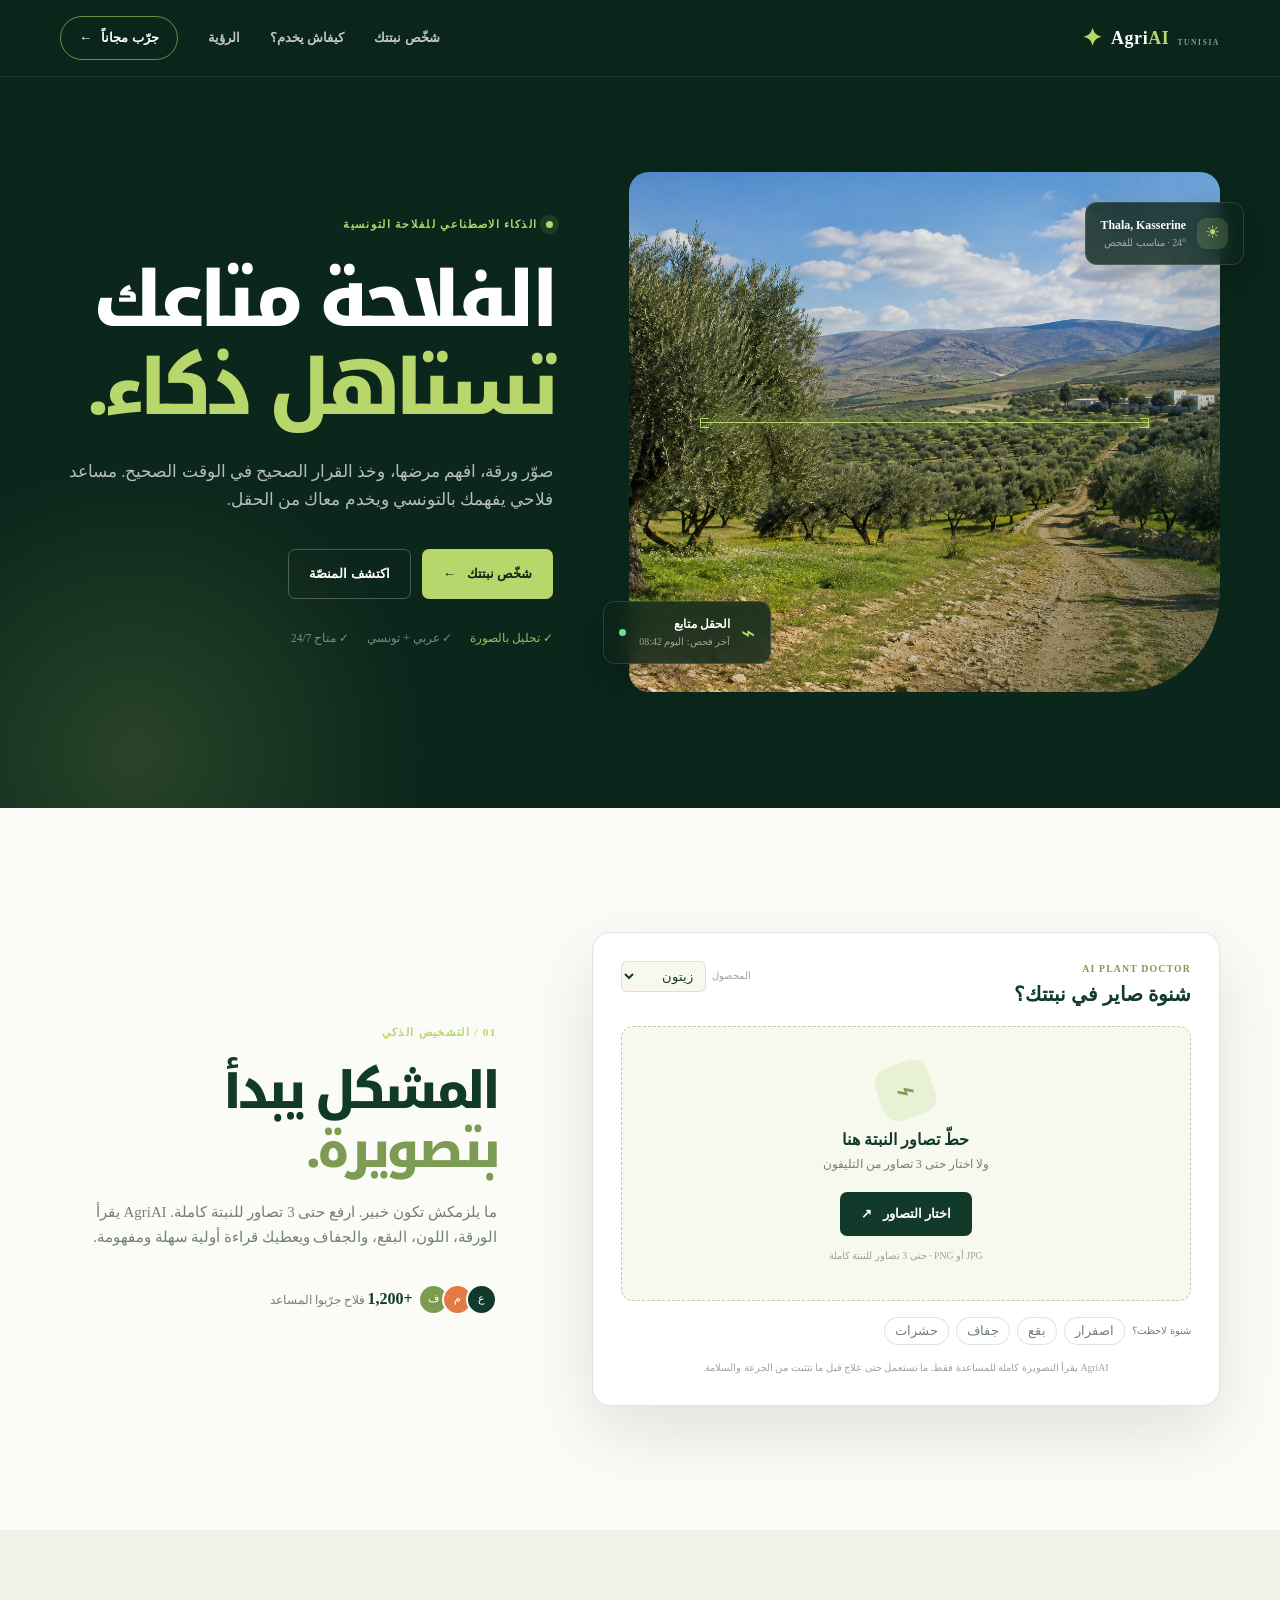
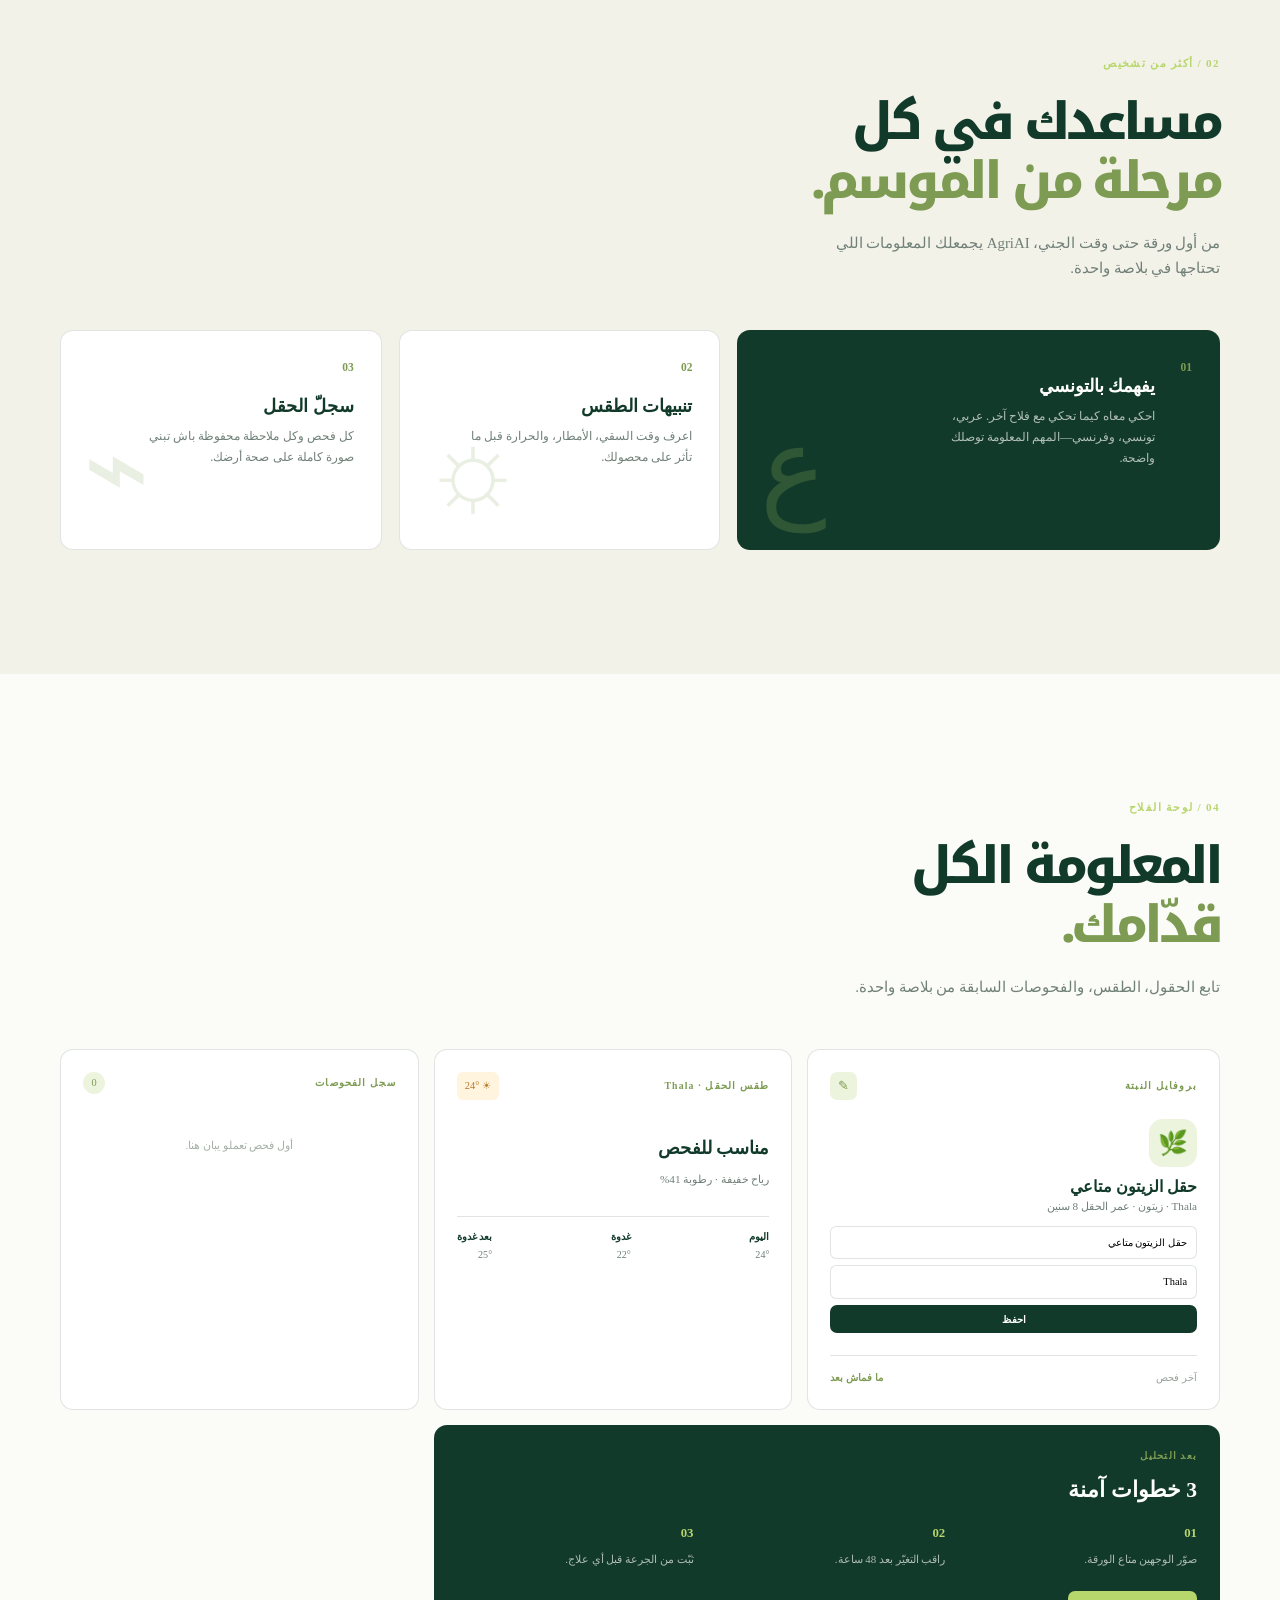
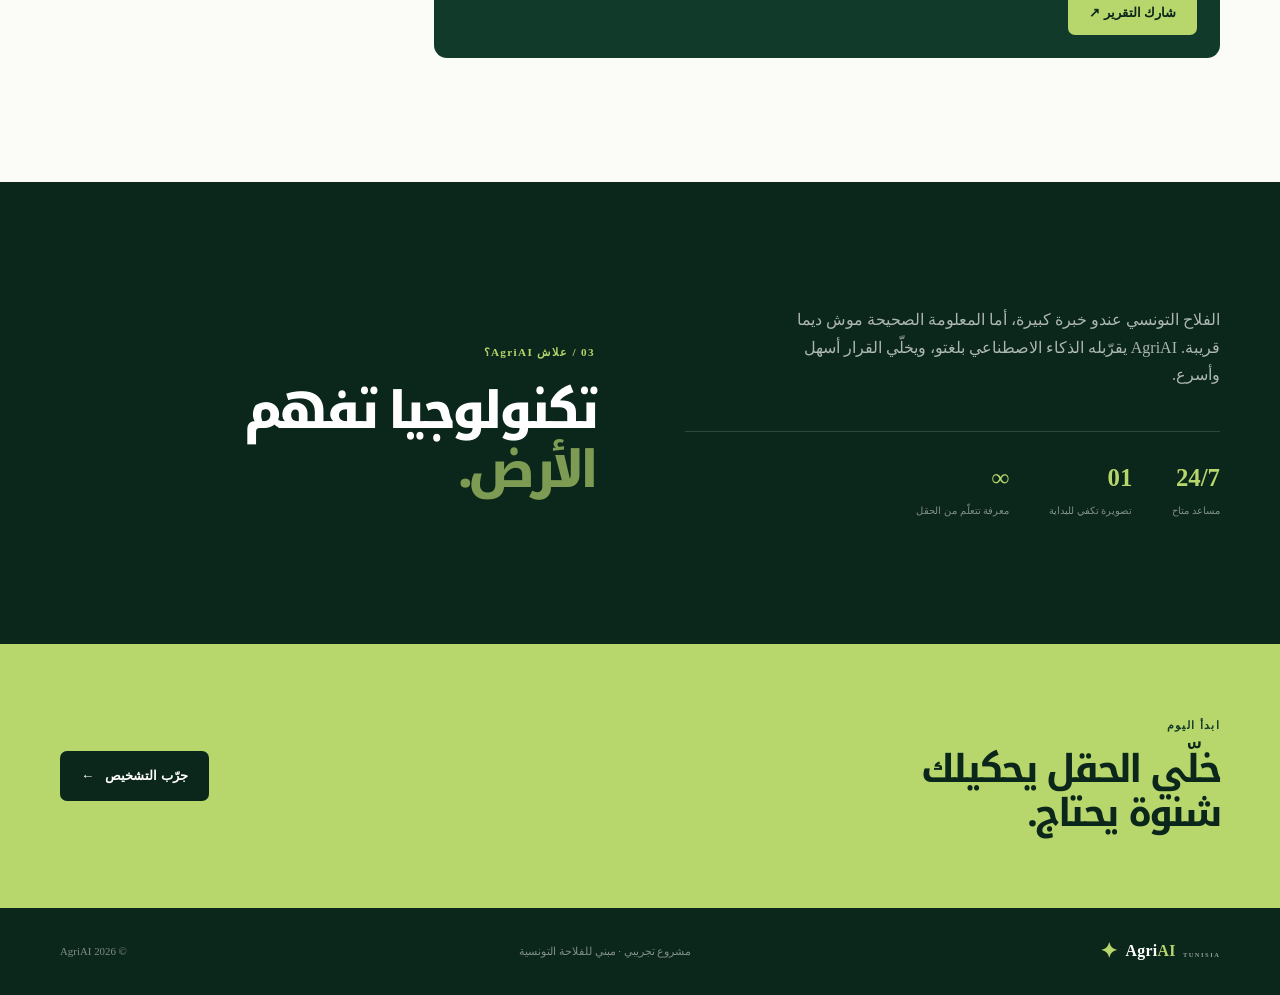
==== commit 092c9dea: "Add farmer dashboard and field intelligence features" ====
--- a/index.html
+++ b/index.html
@@ -42,11 +42,11 @@
       <div class="container scanner-layout">
         <div class="section-intro"><p class="kicker">01 / التشخيص الذكي</p><h2>المشكل يبدأ<br><span>بتصويرة.</span></h2><p>ما يلزمكش تكون خبير. ارفع حتى 3 تصاور للنبتة كاملة. AgriAI يقرأ الورقة، اللون، البقع، والجفاف ويعطيك قراءة أولية سهلة ومفهومة.</p><div class="mini-proof"><div class="avatar-stack"><span>ف</span><span>م</span><span>ع</span></div><p><strong>+1,200</strong> فلاح جرّبوا المساعد</p></div></div>
         <div class="scanner-card" id="dropZone">
-          <div class="scanner-head"><div><span class="card-eyebrow">AI PLANT DOCTOR</span><h3>شنوة صاير في نبتتك؟</h3></div><span class="beta-pill">BETA</span></div>
+          <div class="scanner-head"><div><span class="card-eyebrow">AI PLANT DOCTOR</span><h3>شنوة صاير في نبتتك؟</h3></div><div class="crop-select-wrap"><label for="cropSelect">المحصول</label><select id="cropSelect"><option value="زيتون">زيتون</option><option value="طماطم">طماطم</option><option value="تمور">تمور</option><option value="حمضيات">حمضيات</option><option value="أخرى">أخرى</option></select></div></div>
           <div class="upload-area" id="uploadArea"><input type="file" id="plantInput" accept="image/*" multiple hidden><div class="upload-icon">⌁</div><h4>حطّ تصاور النبتة هنا</h4><p>ولا اختار حتى 3 تصاور من التليفون</p><button class="button button-dark" id="chooseBtn">اختار التصاور <span>↗</span></button><small>JPG أو PNG · حتى 3 تصاور للنبتة كاملة</small></div>
           <div class="preview-area" id="previewArea" hidden><div class="preview-grid" id="previewGrid"></div><div class="preview-overlay"><span id="previewLabel">التصاور جاهزة للتحليل</span><button id="analyzeBtn" class="button button-primary">حلّل النبتة كاملة <span>✦</span></button></div></div>
           <div class="result-area" id="resultArea" hidden><div class="result-top"><span class="success-icon">✓</span><div><span class="card-eyebrow">قراءة النبتة كاملة</span><h4 id="resultTitle">جاري تجهيز النتيجة...</h4></div><span class="confidence" id="confidence">ثقة —</span></div><div class="confidence-bar"><span id="confidenceBar"></span></div><p id="resultText">نحلّل اللون، التوزيع، والبقع في كامل التصاور.</p><div class="health-metrics"><div><span id="greenScore">—</span><small>خضرة</small></div><div><span id="stressScore">—</span><small>ضغط على الورقة</small></div><div><span id="coverageScore">—</span><small>تغطية الفحص</small></div></div><div class="result-actions"><button class="text-button" id="resetBtn">← حلّل نبتة أخرى</button><span class="result-note">النتيجة إرشادية، موش تشخيص نهائي</span></div></div>
-          <p class="disclaimer">AgriAI يقرأ التصويرة كاملة للمساعدة فقط. ما تستعمل حتى علاج قبل ما تتثبت من الجرعة والسلامة.</p>
+          <div class="symptoms"><span>شنوة لاحظت؟</span><button type="button" class="symptom-chip" data-symptom="اصفرار">اصفرار</button><button type="button" class="symptom-chip" data-symptom="بقع">بقع</button><button type="button" class="symptom-chip" data-symptom="جفاف">جفاف</button><button type="button" class="symptom-chip" data-symptom="حشرات">حشرات</button></div><p class="disclaimer">AgriAI يقرأ التصويرة كاملة للمساعدة فقط. ما تستعمل حتى علاج قبل ما تتثبت من الجرعة والسلامة.</p>
         </div>
       </div>
     </section>
@@ -55,6 +55,8 @@
       <div class="container"><div class="section-heading"><p class="kicker">02 / أكثر من تشخيص</p><h2>مساعدك في كل<br><span>مرحلة من الموسم.</span></h2><p>من أول ورقة حتى وقت الجني، AgriAI يجمعلك المعلومات اللي تحتاجها في بلاصة واحدة.</p></div><div class="feature-grid"><article class="feature-card feature-main"><div class="feature-number">01</div><div><h3>يفهمك بالتونسي</h3><p>احكي معاه كيما تحكي مع فلاح آخر. عربي، تونسي، وفرنسي—المهم المعلومة توصلك واضحة.</p></div><span class="feature-symbol">ع</span></article><article class="feature-card"><div class="feature-number">02</div><h3>تنبيهات الطقس</h3><p>اعرف وقت السقي، الأمطار، والحرارة قبل ما تأثر على محصولك.</p><span class="feature-symbol">☼</span></article><article class="feature-card"><div class="feature-number">03</div><h3>سجلّ الحقل</h3><p>كل فحص وكل ملاحظة محفوظة باش تبني صورة كاملة على صحة أرضك.</p><span class="feature-symbol">⌁</span></article></div></div>
     </section>
 
+
+    <section id="dashboard" class="dashboard-section section"><div class="container"><div class="section-heading"><p class="kicker">04 / لوحة الفلاح</p><h2>المعلومة الكل<br><span>قدّامك.</span></h2><p>تابع الحقول، الطقس، والفحوصات السابقة من بلاصة واحدة.</p></div><div class="dashboard-grid"><article class="dash-card profile-card"><div class="dash-card-head"><span class="card-eyebrow">بروفايل النبتة</span><button class="icon-button" id="editProfile">✎</button></div><div class="plant-avatar">🌿</div><h3 id="profileName">حقل الزيتون متاعي</h3><p id="profileMeta">Thala · زيتون · عمر الحقل 8 سنين</p><div class="profile-edit" id="profileEdit" hidden><input id="fieldName" placeholder="اسم الحقل" value="حقل الزيتون متاعي"><input id="fieldLocation" placeholder="المكان" value="Thala"><button class="button button-dark" id="saveProfile">احفظ</button></div><div class="dash-line"><span>آخر فحص</span><strong id="lastScan">ما فماش بعد</strong></div></article><article class="dash-card weather-panel"><div class="dash-card-head"><span class="card-eyebrow">طقس الحقل · Thala</span><span class="weather-mini">☀ 24°</span></div><div class="weather-main"><strong>مناسب للفحص</strong><span>رياح خفيفة · رطوبة 41%</span></div><div class="forecast"><span><b>اليوم</b>24°</span><span><b>غدوة</b>22°</span><span><b>بعد غدوة</b>25°</span></div></article><article class="dash-card history-card"><div class="dash-card-head"><span class="card-eyebrow">سجل الفحوصات</span><span class="history-count" id="historyCount">0</span></div><div id="historyList" class="history-list"><p class="empty-history">أول فحص تعملو يبان هنا.</p></div></article><article class="dash-card action-card"><span class="card-eyebrow">بعد التحليل</span><h3>3 خطوات آمنة</h3><ol><li><span>01</span>صوّر الوجهين متاع الورقة.</li><li><span>02</span>راقب التغيّر بعد 48 ساعة.</li><li><span>03</span>ثبّت من الجرعة قبل أي علاج.</li></ol><button class="button button-primary" id="shareReport">شارك التقرير ↗</button></article></div></div></section>
     <section id="vision" class="vision-section section"><div class="container vision-grid"><div><p class="kicker">03 / علاش AgriAI؟</p><h2>تكنولوجيا تفهم<br><span>الأرض.</span></h2></div><div class="vision-copy"><p>الفلاح التونسي عندو خبرة كبيرة، أما المعلومة الصحيحة موش ديما قريبة. AgriAI يقرّبله الذكاء الاصطناعي بلغتو، ويخلّي القرار أسهل وأسرع.</p><div class="vision-stats"><div><strong>24/7</strong><span>مساعد متاح</span></div><div><strong>01</strong><span>تصويرة تكفي للبداية</span></div><div><strong>∞</strong><span>معرفة تتعلّم من الحقل</span></div></div></div></div></section>
 
     <section class="cta-section"><div class="container cta-content"><div><p class="kicker">ابدأ اليوم</p><h2>خلّي الحقل يحكيلك<br>شنوة يحتاج.</h2></div><a class="button button-primary" href="#scanner">جرّب التشخيص <span>←</span></a></div></section>
--- a/style.css
+++ b/style.css
@@ -4,3 +4,6 @@
 @media(max-width:900px){.hero-grid,.scanner-layout,.vision-grid{grid-template-columns:1fr;gap:50px}.hero{padding-top:135px}.hero-copy{max-width:650px}.hero-visual{max-width:680px;width:100%;margin:auto}.scanner-layout{gap:50px}.feature-grid{grid-template-columns:1fr 1fr}.feature-main{grid-column:span 2}.vision-grid{gap:35px}.vision-stats{margin-top:28px}}@media(max-width:680px){.container{width:min(100% - 30px,560px)}.site-header{position:absolute}.navbar{min-height:68px}.nav-links{display:none}.menu-toggle{display:block}.hero{min-height:auto;padding:125px 0 80px}.hero h1{font-size:clamp(2.65rem,13vw,4.3rem)}.hero-copy>p{font-size:.9rem}.hero-image-wrap{height:390px;border-radius:15px 15px 70px 15px}.weather-card{right:-5px;top:15px}.status-card{left:-5px;bottom:16px}.section{padding:82px 0}.scanner-card{padding:18px}.section-intro h2,.section-heading h2,.vision-section h2{font-size:2.5rem}.feature-grid{grid-template-columns:1fr}.feature-main{grid-column:auto;min-height:190px}.feature-card{min-height:180px}.vision-stats{gap:20px;justify-content:space-between}.cta-content,.footer-layout{align-items:flex-start;flex-direction:column}.cta-section{padding:55px 0}.footer-layout{gap:10px}.footer-layout .brand{transform-origin:right}}@media(prefers-reduced-motion:reduce){html{scroll-behavior:auto}.button{transition:none}}
 
 .preview-grid{display:grid;grid-template-columns:repeat(3,1fr);gap:8px;padding:8px;background:#173c29;border-radius:12px}.preview-grid img{width:100%;height:220px;object-fit:cover;border-radius:8px}.health-metrics{display:grid;grid-template-columns:repeat(3,1fr);gap:8px;margin-top:18px}.health-metrics div{padding:11px 8px;border-radius:8px;background:#eaf2d9;text-align:center}.health-metrics span,.health-metrics small{display:block}.health-metrics span{color:var(--forest);font-size:1.1rem;font-weight:800}.health-metrics small{color:var(--muted);font-size:.6rem}.result-note{color:#9aa79c;font-size:.62rem}@media(max-width:680px){.preview-grid img{height:130px}.health-metrics{gap:5px}.result-actions{align-items:flex-start;flex-direction:column}}
+
+.crop-select-wrap{display:flex;align-items:center;gap:6px}.crop-select-wrap label{color:#99a59b;font-size:.6rem}.crop-select-wrap select{border:1px solid var(--line);border-radius:6px;padding:6px 8px;background:#f7f9ef;color:var(--forest);font:600 .65rem inherit}.symptoms{display:flex;align-items:center;gap:7px;flex-wrap:wrap;margin-top:16px}.symptoms>span{color:var(--muted);font-size:.65rem}.symptom-chip{border:1px solid var(--line);border-radius:99px;padding:5px 10px;background:#fff;color:var(--muted);font:600 .63rem inherit;cursor:pointer}.symptom-chip.active{border-color:var(--olive);background:#eaf2d9;color:var(--forest)}.dashboard-section{background:var(--paper)}.dashboard-grid{display:grid;grid-template-columns:1.15fr 1fr 1fr;gap:15px}.dash-card{min-height:212px;padding:22px;border:1px solid var(--line);border-radius:13px;background:#fff}.dash-card-head{display:flex;align-items:center;justify-content:space-between}.icon-button{border:0;background:#edf4de;color:var(--olive);border-radius:7px;padding:6px 8px;cursor:pointer}.plant-avatar{display:grid;place-items:center;width:48px;height:48px;margin:19px 0 11px;border-radius:14px;background:#edf4de;font-size:1.5rem}.dash-card h3{color:var(--forest);font-size:1rem}.dash-card p,.weather-main span{color:var(--muted);font-size:.7rem}.dash-line{display:flex;justify-content:space-between;margin-top:22px;padding-top:13px;border-top:1px solid var(--line);color:#96a199;font-size:.65rem}.dash-line strong{color:var(--olive)}.profile-edit{display:grid;gap:6px;margin-top:10px}.profile-edit input{border:1px solid var(--line);border-radius:6px;padding:7px 9px;font:inherit;font-size:.65rem}.profile-edit .button{padding:7px 12px;font-size:.65rem}.weather-mini{padding:5px 8px;border-radius:6px;background:#fff4de;color:#b87927;font-size:.65rem}.weather-main{margin-top:34px}.weather-main strong{display:block;color:var(--forest);font-size:1.1rem}.forecast{display:flex;justify-content:space-between;margin-top:25px;padding-top:12px;border-top:1px solid var(--line);color:var(--muted);font-size:.63rem}.forecast b{display:block;color:var(--forest);font-size:.61rem}.history-count{display:grid;place-items:center;width:22px;height:22px;border-radius:50%;background:#edf4de;color:var(--olive);font-size:.65rem}.history-list{margin-top:24px}.empty-history{padding:18px 0;text-align:center;color:#a5afa8!important;font-size:.68rem!important}.history-item{display:flex;align-items:center;justify-content:space-between;padding:8px 0;border-bottom:1px solid var(--line);font-size:.66rem}.history-item strong{color:var(--forest)}.history-item span{color:var(--muted)}.action-card{grid-column:span 2;background:var(--forest);color:#fff}.action-card h3{margin:14px 0;color:#fff;font-size:1.35rem}.action-card ol{display:grid;grid-template-columns:repeat(3,1fr);gap:15px;list-style:none;margin:20px 0}.action-card li{color:rgba(255,255,255,.65);font-size:.68rem}.action-card li span{display:block;margin-bottom:5px;color:var(--lime);font-size:.8rem;font-weight:700}.action-card .button{margin-top:3px}.action-card .button-primary{background:var(--lime)}
+@media(max-width:900px){.dashboard-grid{grid-template-columns:1fr 1fr}.action-card{grid-column:span 2}}@media(max-width:680px){.scanner-head{gap:10px;flex-direction:column}.crop-select-wrap{width:100%;justify-content:space-between}.crop-select-wrap select{flex:1}.dashboard-grid{grid-template-columns:1fr}.action-card{grid-column:auto}.action-card ol{grid-template-columns:1fr}.dash-card{min-height:180px}}
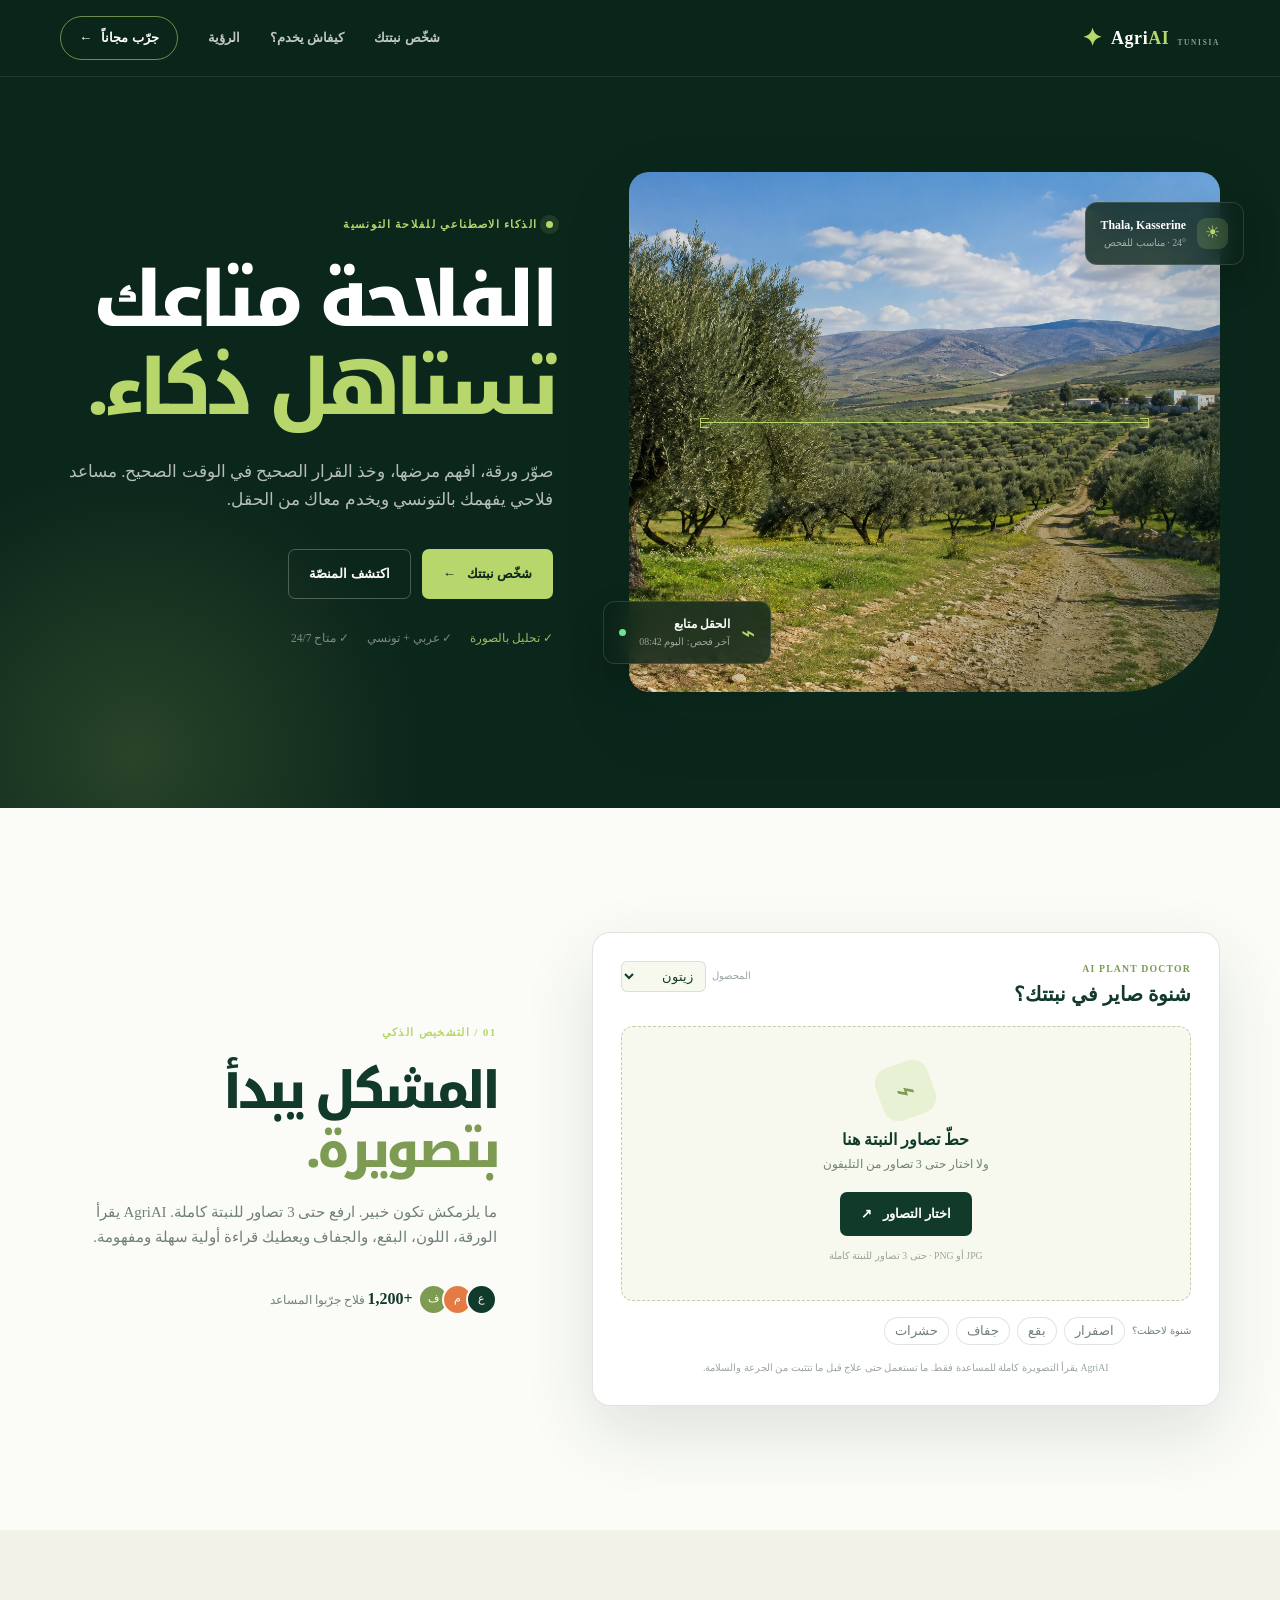
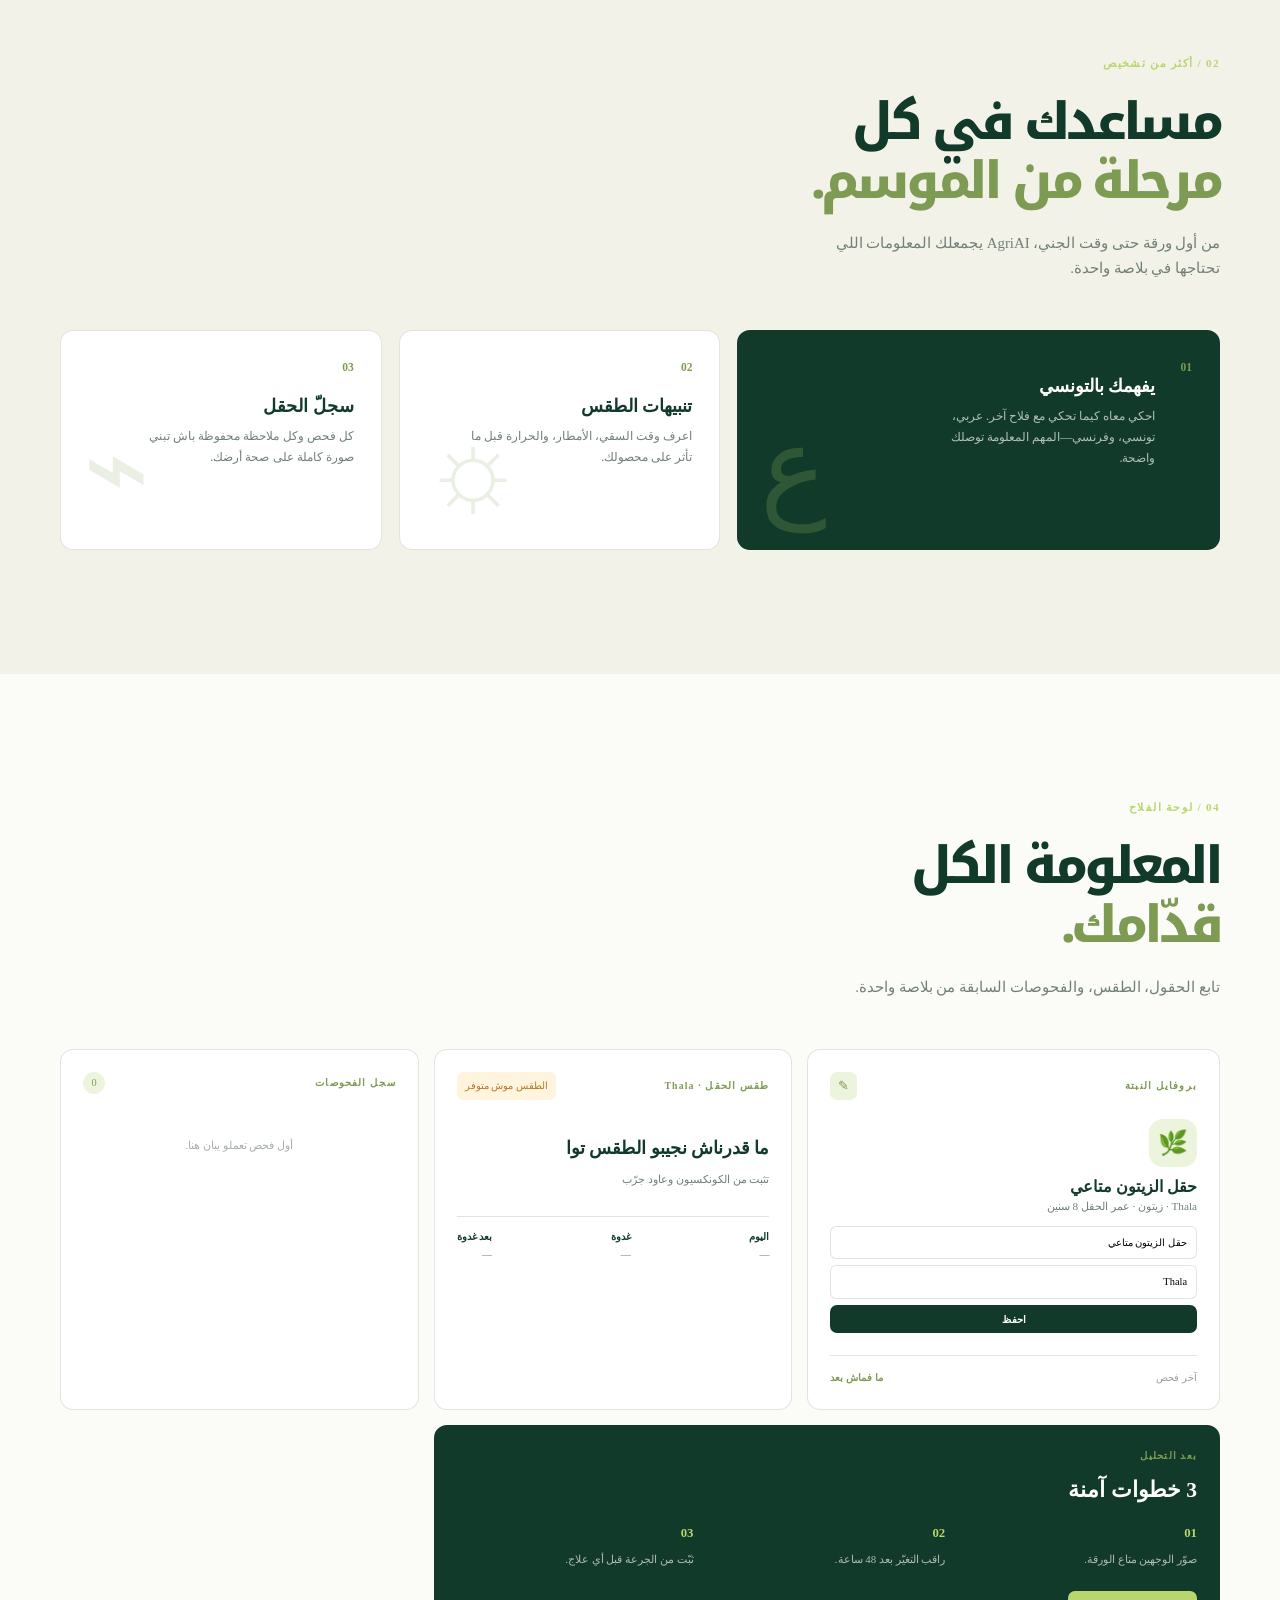
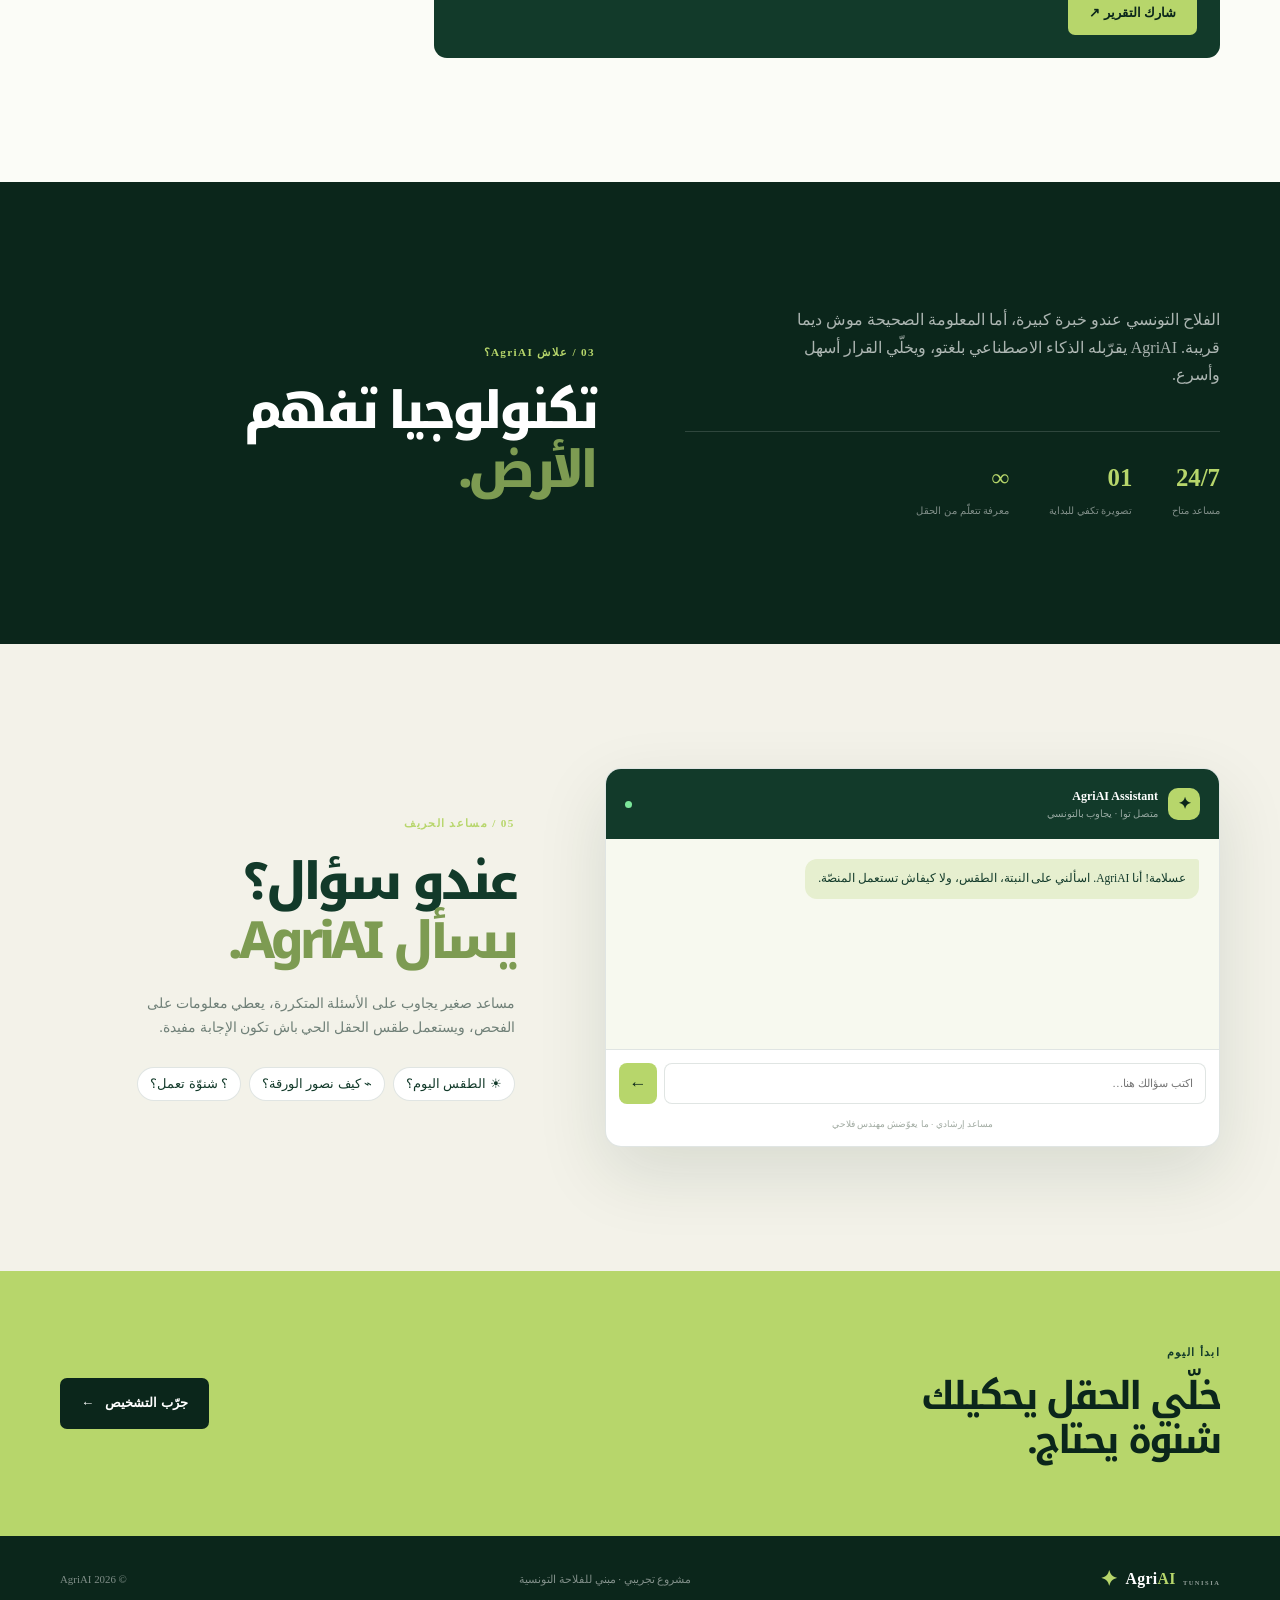
==== commit 5f08351d: "Connect live weather and add customer AI assistant" ====
--- a/index.html
+++ b/index.html
@@ -56,9 +56,11 @@
     </section>
 
 
-    <section id="dashboard" class="dashboard-section section"><div class="container"><div class="section-heading"><p class="kicker">04 / لوحة الفلاح</p><h2>المعلومة الكل<br><span>قدّامك.</span></h2><p>تابع الحقول، الطقس، والفحوصات السابقة من بلاصة واحدة.</p></div><div class="dashboard-grid"><article class="dash-card profile-card"><div class="dash-card-head"><span class="card-eyebrow">بروفايل النبتة</span><button class="icon-button" id="editProfile">✎</button></div><div class="plant-avatar">🌿</div><h3 id="profileName">حقل الزيتون متاعي</h3><p id="profileMeta">Thala · زيتون · عمر الحقل 8 سنين</p><div class="profile-edit" id="profileEdit" hidden><input id="fieldName" placeholder="اسم الحقل" value="حقل الزيتون متاعي"><input id="fieldLocation" placeholder="المكان" value="Thala"><button class="button button-dark" id="saveProfile">احفظ</button></div><div class="dash-line"><span>آخر فحص</span><strong id="lastScan">ما فماش بعد</strong></div></article><article class="dash-card weather-panel"><div class="dash-card-head"><span class="card-eyebrow">طقس الحقل · Thala</span><span class="weather-mini">☀ 24°</span></div><div class="weather-main"><strong>مناسب للفحص</strong><span>رياح خفيفة · رطوبة 41%</span></div><div class="forecast"><span><b>اليوم</b>24°</span><span><b>غدوة</b>22°</span><span><b>بعد غدوة</b>25°</span></div></article><article class="dash-card history-card"><div class="dash-card-head"><span class="card-eyebrow">سجل الفحوصات</span><span class="history-count" id="historyCount">0</span></div><div id="historyList" class="history-list"><p class="empty-history">أول فحص تعملو يبان هنا.</p></div></article><article class="dash-card action-card"><span class="card-eyebrow">بعد التحليل</span><h3>3 خطوات آمنة</h3><ol><li><span>01</span>صوّر الوجهين متاع الورقة.</li><li><span>02</span>راقب التغيّر بعد 48 ساعة.</li><li><span>03</span>ثبّت من الجرعة قبل أي علاج.</li></ol><button class="button button-primary" id="shareReport">شارك التقرير ↗</button></article></div></div></section>
+    <section id="dashboard" class="dashboard-section section"><div class="container"><div class="section-heading"><p class="kicker">04 / لوحة الفلاح</p><h2>المعلومة الكل<br><span>قدّامك.</span></h2><p>تابع الحقول، الطقس، والفحوصات السابقة من بلاصة واحدة.</p></div><div class="dashboard-grid"><article class="dash-card profile-card"><div class="dash-card-head"><span class="card-eyebrow">بروفايل النبتة</span><button class="icon-button" id="editProfile">✎</button></div><div class="plant-avatar">🌿</div><h3 id="profileName">حقل الزيتون متاعي</h3><p id="profileMeta">Thala · زيتون · عمر الحقل 8 سنين</p><div class="profile-edit" id="profileEdit" hidden><input id="fieldName" placeholder="اسم الحقل" value="حقل الزيتون متاعي"><input id="fieldLocation" placeholder="المكان" value="Thala"><button class="button button-dark" id="saveProfile">احفظ</button></div><div class="dash-line"><span>آخر فحص</span><strong id="lastScan">ما فماش بعد</strong></div></article><article class="dash-card weather-panel"><div class="dash-card-head"><span class="card-eyebrow">طقس الحقل · Thala</span><span class="weather-mini" id="weatherNow">جاري التحميل…</span></div><div class="weather-main"><strong id="weatherAdvice">نجيبو الطقس…</strong><span id="weatherDetails">من الويب مباشرة · Thala</span></div><div class="forecast" id="forecast"><span><b>اليوم</b>—</span><span><b>غدوة</b>—</span><span><b>بعد غدوة</b>—</span></div></article><article class="dash-card history-card"><div class="dash-card-head"><span class="card-eyebrow">سجل الفحوصات</span><span class="history-count" id="historyCount">0</span></div><div id="historyList" class="history-list"><p class="empty-history">أول فحص تعملو يبان هنا.</p></div></article><article class="dash-card action-card"><span class="card-eyebrow">بعد التحليل</span><h3>3 خطوات آمنة</h3><ol><li><span>01</span>صوّر الوجهين متاع الورقة.</li><li><span>02</span>راقب التغيّر بعد 48 ساعة.</li><li><span>03</span>ثبّت من الجرعة قبل أي علاج.</li></ol><button class="button button-primary" id="shareReport">شارك التقرير ↗</button></article></div></div></section>
     <section id="vision" class="vision-section section"><div class="container vision-grid"><div><p class="kicker">03 / علاش AgriAI؟</p><h2>تكنولوجيا تفهم<br><span>الأرض.</span></h2></div><div class="vision-copy"><p>الفلاح التونسي عندو خبرة كبيرة، أما المعلومة الصحيحة موش ديما قريبة. AgriAI يقرّبله الذكاء الاصطناعي بلغتو، ويخلّي القرار أسهل وأسرع.</p><div class="vision-stats"><div><strong>24/7</strong><span>مساعد متاح</span></div><div><strong>01</strong><span>تصويرة تكفي للبداية</span></div><div><strong>∞</strong><span>معرفة تتعلّم من الحقل</span></div></div></div></div></section>
 
+
+    <section id="assistant" class="assistant-section section"><div class="container assistant-layout"><div class="assistant-copy"><p class="kicker">05 / مساعد الحريف</p><h2>عندو سؤال؟<br><span>يسأل AgriAI.</span></h2><p>مساعد صغير يجاوب على الأسئلة المتكررة، يعطي معلومات على الفحص، ويستعمل طقس الحقل الحي باش تكون الإجابة مفيدة.</p><div class="assistant-prompts"><button data-prompt="شنوة حالة الطقس اليوم؟">☀ الطقس اليوم؟</button><button data-prompt="كيفاش نصور الورقة؟">⌁ كيف نصور الورقة؟</button><button data-prompt="شنوة تعمل المنصة؟">؟ شنوّة تعمل؟</button></div></div><div class="chat-card"><div class="chat-head"><div class="bot-avatar">✦</div><div><strong>AgriAI Assistant</strong><small>متصل توا · يجاوب بالتونسي</small></div><span class="chat-online"></span></div><div class="chat-messages" id="chatMessages"><div class="message bot">عسلامة! أنا AgriAI. اسألني على النبتة، الطقس، ولا كيفاش تستعمل المنصّة.</div></div><form class="chat-form" id="chatForm"><input id="chatInput" autocomplete="off" placeholder="اكتب سؤالك هنا…"><button aria-label="إرسال">←</button></form><small class="chat-note">مساعد إرشادي · ما يعوّضش مهندس فلاحي</small></div></div></section>
     <section class="cta-section"><div class="container cta-content"><div><p class="kicker">ابدأ اليوم</p><h2>خلّي الحقل يحكيلك<br>شنوة يحتاج.</h2></div><a class="button button-primary" href="#scanner">جرّب التشخيص <span>←</span></a></div></section>
   </main>
   <footer><div class="container footer-layout"><a class="brand" href="#accueil"><span class="brand-mark">✦</span><span>Agri<span>AI</span></span><small>TUNISIA</small></a><span>مشروع تجريبي · مبني للفلاحة التونسية</span><span>© 2026 AgriAI</span></div></footer>
--- a/style.css
+++ b/style.css
@@ -7,3 +7,6 @@
 
 .crop-select-wrap{display:flex;align-items:center;gap:6px}.crop-select-wrap label{color:#99a59b;font-size:.6rem}.crop-select-wrap select{border:1px solid var(--line);border-radius:6px;padding:6px 8px;background:#f7f9ef;color:var(--forest);font:600 .65rem inherit}.symptoms{display:flex;align-items:center;gap:7px;flex-wrap:wrap;margin-top:16px}.symptoms>span{color:var(--muted);font-size:.65rem}.symptom-chip{border:1px solid var(--line);border-radius:99px;padding:5px 10px;background:#fff;color:var(--muted);font:600 .63rem inherit;cursor:pointer}.symptom-chip.active{border-color:var(--olive);background:#eaf2d9;color:var(--forest)}.dashboard-section{background:var(--paper)}.dashboard-grid{display:grid;grid-template-columns:1.15fr 1fr 1fr;gap:15px}.dash-card{min-height:212px;padding:22px;border:1px solid var(--line);border-radius:13px;background:#fff}.dash-card-head{display:flex;align-items:center;justify-content:space-between}.icon-button{border:0;background:#edf4de;color:var(--olive);border-radius:7px;padding:6px 8px;cursor:pointer}.plant-avatar{display:grid;place-items:center;width:48px;height:48px;margin:19px 0 11px;border-radius:14px;background:#edf4de;font-size:1.5rem}.dash-card h3{color:var(--forest);font-size:1rem}.dash-card p,.weather-main span{color:var(--muted);font-size:.7rem}.dash-line{display:flex;justify-content:space-between;margin-top:22px;padding-top:13px;border-top:1px solid var(--line);color:#96a199;font-size:.65rem}.dash-line strong{color:var(--olive)}.profile-edit{display:grid;gap:6px;margin-top:10px}.profile-edit input{border:1px solid var(--line);border-radius:6px;padding:7px 9px;font:inherit;font-size:.65rem}.profile-edit .button{padding:7px 12px;font-size:.65rem}.weather-mini{padding:5px 8px;border-radius:6px;background:#fff4de;color:#b87927;font-size:.65rem}.weather-main{margin-top:34px}.weather-main strong{display:block;color:var(--forest);font-size:1.1rem}.forecast{display:flex;justify-content:space-between;margin-top:25px;padding-top:12px;border-top:1px solid var(--line);color:var(--muted);font-size:.63rem}.forecast b{display:block;color:var(--forest);font-size:.61rem}.history-count{display:grid;place-items:center;width:22px;height:22px;border-radius:50%;background:#edf4de;color:var(--olive);font-size:.65rem}.history-list{margin-top:24px}.empty-history{padding:18px 0;text-align:center;color:#a5afa8!important;font-size:.68rem!important}.history-item{display:flex;align-items:center;justify-content:space-between;padding:8px 0;border-bottom:1px solid var(--line);font-size:.66rem}.history-item strong{color:var(--forest)}.history-item span{color:var(--muted)}.action-card{grid-column:span 2;background:var(--forest);color:#fff}.action-card h3{margin:14px 0;color:#fff;font-size:1.35rem}.action-card ol{display:grid;grid-template-columns:repeat(3,1fr);gap:15px;list-style:none;margin:20px 0}.action-card li{color:rgba(255,255,255,.65);font-size:.68rem}.action-card li span{display:block;margin-bottom:5px;color:var(--lime);font-size:.8rem;font-weight:700}.action-card .button{margin-top:3px}.action-card .button-primary{background:var(--lime)}
 @media(max-width:900px){.dashboard-grid{grid-template-columns:1fr 1fr}.action-card{grid-column:span 2}}@media(max-width:680px){.scanner-head{gap:10px;flex-direction:column}.crop-select-wrap{width:100%;justify-content:space-between}.crop-select-wrap select{flex:1}.dashboard-grid{grid-template-columns:1fr}.action-card{grid-column:auto}.action-card ol{grid-template-columns:1fr}.dash-card{min-height:180px}}
+
+.assistant-section{background:var(--sand)}.assistant-layout{display:grid;grid-template-columns:.85fr 1.15fr;gap:90px;align-items:center;direction:ltr}.assistant-copy,.chat-card{direction:rtl}.assistant-copy h2{margin:20px 0;font-family:'Noto Kufi Arabic',sans-serif;font-size:clamp(2.4rem,4vw,4rem);font-weight:800;letter-spacing:-.08em;color:var(--forest)}.assistant-copy h2 span{color:var(--olive)}.assistant-copy>p:not(.kicker){max-width:410px;color:var(--muted);font-size:.9rem}.assistant-prompts{display:flex;gap:8px;flex-wrap:wrap;margin-top:27px}.assistant-prompts button{border:1px solid var(--line);border-radius:99px;padding:8px 12px;background:#fff;color:var(--forest);font:600 .64rem inherit;cursor:pointer;transition:background .18s,transform .18s}.assistant-prompts button:hover{background:#edf4de;transform:translateY(-2px)}.chat-card{overflow:hidden;border:1px solid var(--line);border-radius:16px;background:#fff;box-shadow:var(--shadow)}.chat-head{display:flex;align-items:center;gap:10px;padding:17px 19px;background:var(--forest);color:#fff}.bot-avatar{display:grid;place-items:center;width:32px;height:32px;border-radius:10px;background:var(--lime);color:var(--deep);font-weight:800}.chat-head strong,.chat-head small{display:block}.chat-head strong{font-size:.75rem}.chat-head small{color:rgba(255,255,255,.55);font-size:.6rem}.chat-online{width:7px;height:7px;margin-right:auto;border-radius:50%;background:#7be69a}.chat-messages{display:flex;flex-direction:column;gap:9px;min-height:210px;max-height:270px;overflow:auto;padding:20px;background:#f7f9ef}.message{max-width:82%;padding:10px 13px;border-radius:12px;font-size:.72rem}.message.bot{align-self:flex-start;border-top-right-radius:3px;background:#e6efcf;color:var(--forest)}.message.user{align-self:flex-end;border-top-left-radius:3px;background:var(--forest);color:#fff}.chat-form{display:flex;gap:7px;padding:13px;border-top:1px solid var(--line)}.chat-form input{min-width:0;flex:1;border:1px solid var(--line);border-radius:8px;padding:10px 12px;outline:0;font:inherit;font-size:.7rem}.chat-form input:focus{border-color:var(--olive)}.chat-form button{width:38px;border:0;border-radius:8px;background:var(--lime);color:var(--deep);font-size:1.1rem;cursor:pointer}.chat-note{display:block;padding:0 13px 13px;color:#a0aaa1;font-size:.58rem;text-align:center}
+@media(max-width:900px){.assistant-layout{grid-template-columns:1fr;gap:45px}}@media(max-width:680px){.assistant-copy h2{font-size:2.5rem}}
